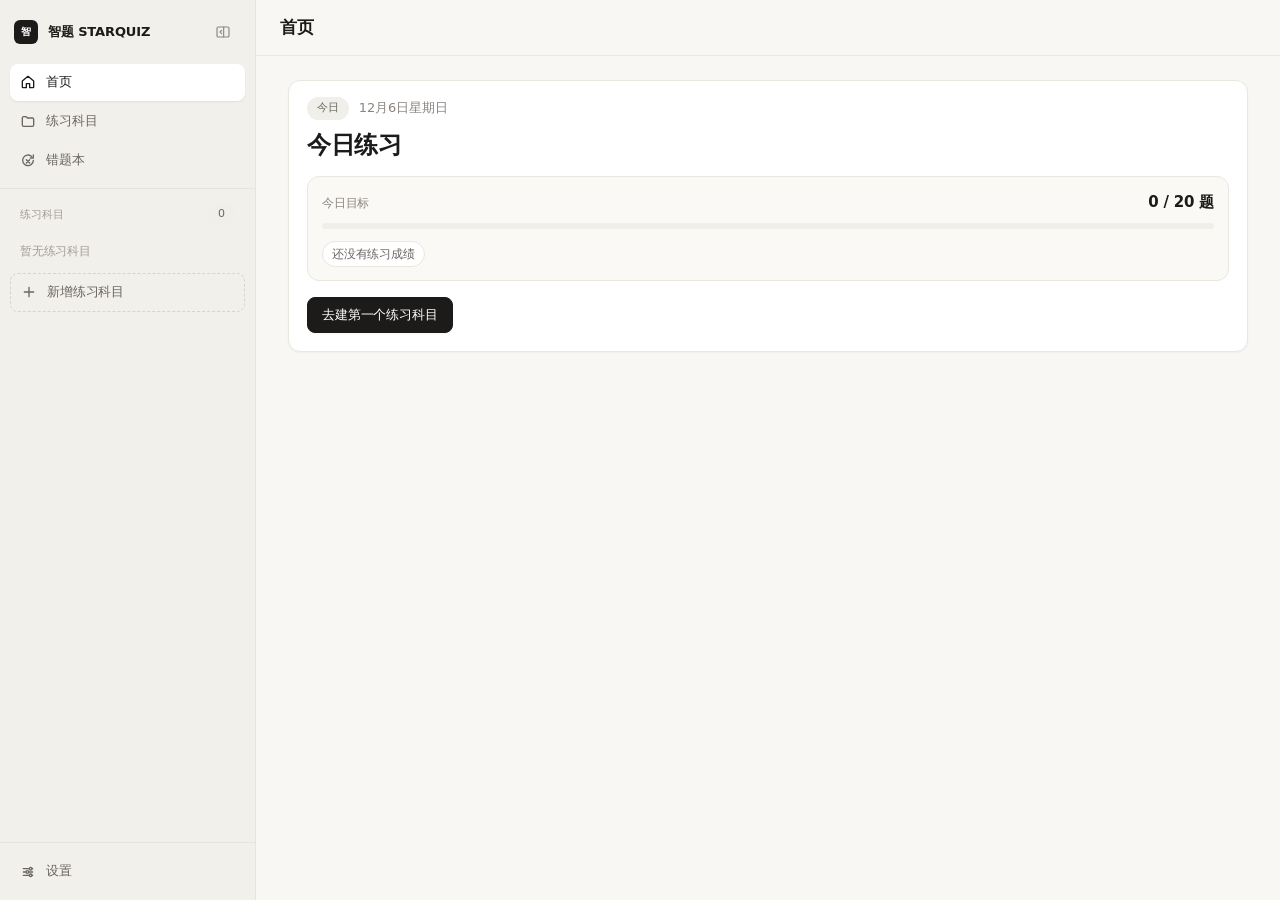
==== web/index.html @ 6c87abc6 "refactor(upload): 队列只露外面真会调的入口 toTasks / pending / countByState / UPLOAD_CHAR_BUDGET 四个出口挂上去没人调， 模块内" ====
<!DOCTYPE html>
<html lang="zh-CN">
<head>
  <meta charset="UTF-8">
  <meta name="viewport" content="width=device-width, initial-scale=1.0, viewport-fit=cover">
  <title>智题 StarQuiz - 备考练习平台</title>
  <meta name="description" content="把备考规划里的考试、资料和真题变成练习：学习模式查漏补缺，考试模式自检掌握度">
  <meta name="theme-color" content="#f8f7f4">
  <link rel="icon" href="data:image/svg+xml,<svg xmlns='http://www.w3.org/2000/svg' viewBox='0 0 100 100'><rect width='100' height='100' rx='22' fill='%231c1b1a'/><rect x='10' y='10' width='80' height='80' rx='16' fill='none' stroke='%23f8f7f4' stroke-width='2.5' stroke-opacity='0.5'/><text x='50' y='68' font-size='50' text-anchor='middle' fill='%23f8f7f4' font-family='PingFang SC,Microsoft YaHei,sans-serif' font-weight='600'>智</text></svg>">
  <link rel="stylesheet" href="style.css?v=109">
</head>
<body>
  <div class="app-layout">
    <!-- Sidebar -->
    <aside class="sidebar" id="sidebar">
      <div class="sidebar-brand">
        <div class="brand-mark" data-no-i18n>智</div>
        <h1>智题 STARQUIZ</h1>
        <button type="button" class="sidebar-collapse" onclick="collapseSidebar()" title="收起侧栏" aria-label="收起侧栏">
          <svg viewBox="0 0 24 24" fill="none" stroke="currentColor" stroke-width="1.7" stroke-linecap="round" stroke-linejoin="round" aria-hidden="true">
            <rect x="3" y="4.5" width="18" height="15" rx="2"/>
            <path d="M13 4.5v15M10 9.5 7.5 12 10 14.5"/>
          </svg>
        </button>
      </div>
      <nav class="sidebar-nav" id="sidebarNav" aria-label="主导航"></nav>
      <div class="sidebar-group" id="sidebarSubjects" aria-label="练习科目列表"></div>
      <div class="sidebar-bottom" id="sidebarBottom"></div>
    </aside>
    <button type="button" class="sidebar-expand" id="sidebarExpand" onclick="expandSidebar()" title="展开侧栏" aria-label="展开侧栏">
      <svg viewBox="0 0 24 24" fill="none" stroke="currentColor" stroke-width="1.7" stroke-linecap="round" stroke-linejoin="round" aria-hidden="true">
        <rect x="3" y="4.5" width="18" height="15" rx="2"/>
        <path d="M13 4.5v15M9.5 9.5 12 12l-2.5 2.5"/>
      </svg>
    </button>

    <!-- Overlay for mobile -->
    <div class="sidebar-overlay" id="sidebarOverlay" onclick="toggleSidebar()"></div>

    <!-- Main Content -->
    <div class="main-content">
      <header class="main-header">
        <div class="header-left">
          <span class="header-brand" aria-hidden="true" data-no-i18n>智</span>
          <h2 id="pageTitle">首页</h2>
        </div>
        <div class="header-actions" id="headerActions"></div>
      </header>
      <div class="resume-slot" id="resumeSlot" aria-live="polite"></div>
      <main class="main-body" id="mainContent">
        <!-- Dynamic content rendered here -->
      </main>
    </div>
  </div>

  <!-- 移动端底栏：与桌面侧栏同一份 NAV_VIEWS 渲染，这里只留容器 -->
  <nav class="bottom-nav" id="bottomNav" aria-label="主导航"></nav>

  <!-- Toast container -->
  <div class="toast-container" id="toastContainer" role="status" aria-live="polite"></div>

  <!-- Modal container -->
  <div id="modalContainer"></div>

  <script src="data.js?v=4"></script>
  <script src="topicKey.js?v=1"></script>
  <script src="i18n.js?v=53"></script>
  <script src="upload-queue.js?v=3"></script>
  <script src="app.js?v=133"></script>
</body>
</html>
---- web/style.css ----
:root {
  /* Editorial 极简（对齐 Exam Plan AI）：暖灰纸感 + 白卡 + 墨黑 + 克制语义色。
     主强调色为墨黑；绿/红/琥珀仅用于成功/危险/警告等状态，不再做撞色装饰。 */
  --ink: #1c1b1a;
  --paper: #f8f7f4;
  --lime: #1c1b1a;      /* 原荧光绿强调 → 墨黑（品牌 / 激活 / 数据填充） */
  --coral: #b42318;     /* 原珊瑚红 → 克制危险红 */

  /* 中性色（与 Exam Plan AI 同一套灰阶） */
  --ink-soft: #6b6660;
  --ink-mute: #8a8580;
  --ink-faint: #a39e97;
  --paper-2: #f1efe9;
  --card: #ffffff;
  --card-alt: #faf9f6;
  --line: #eae7e1;
  --line-soft: #f0ede8;

  /* 强调色的深浅（语义化） */
  --lime-soft: #f1efe9;
  --lime-light: #f1efe9;
  --lime-deep: #3f6b4f;
  --coral-soft: #fdf0ee;
  --coral-deep: #b42318;

  /* 语义别名 */
  --brand: var(--ink);
  --brand-deep: var(--ink);
  --brand-soft: var(--lime-soft);
  --mint: #3f6b4f;
  --mint-soft: #eef4ef;
  --green: #3f6b4f;
  --sun: #8a5a00;
  --sun-soft: #fff6dd;
  --sky: var(--ink);
  --sky-soft: var(--lime-soft);
  --pink: var(--coral);
  --violet: var(--paper-2);
  --red: #b42318;

  /* 兼容旧版内联样式中的语义变量 */
  --primary: var(--ink);
  --success: #3f6b4f;
  --danger: #b42318;
  --warning: #8a5a00;
  --text-secondary: var(--ink-soft);
  --text-muted: #8a8580;
  --border-light: var(--line);
  --font-mono: var(--mono);
  --serif: var(--display);
  --accent: var(--ink);
  --accent-deep: var(--ink);
  --accent-soft: var(--lime-soft);
  --gold: #8a5a00;
  --gold-soft: #fff6dd;
  --gold-line: #8a5a00;

  /* 与 Exam Plan AI 同源的纸感灰阶（hover 描边 / 分隔线 / 输入框 / chip 底） */
  --hover-line: #ddd8d0;
  --hover-line-strong: #cfc9c0;
  --divider: #f0ede8;
  --input-line: #e5e2dc;
  --sidebar-bg: #f2f0ea;
  --sidebar-line: #e7e4de;
  --surface-tint: #faf9f6;
  --chip-bg: #f1efe9;
  --modal-shell: #fbfaf8;
  --dashed-line: #d8d4cc;
  --dashed-line-hover: #bdb8ae;

  /* 阴影只分四档：卡片 / 卡片 hover / 白底抬起 / 弹窗。不再用重投影表达层级。 */
  --shadow-card: 0 1px 2px rgba(28, 27, 26, 0.04);
  --shadow-card-hover: 0 2px 10px rgba(28, 27, 26, 0.07);
  --shadow-raised: 0 1px 2px rgba(28, 27, 26, 0.08);
  --shadow-modal: 0 18px 50px rgba(28, 27, 26, 0.22);
  --ease-editorial: cubic-bezier(0.25, 1, 0.5, 1);

  /* 圆角只有三档：控件 8 / 卡片 12 / 弹窗 16，chip 用 999 例外 */
  --radius-input: 8px;
  --radius-card: 12px;
  --radius-modal: 16px;

  --shadow-xs: 0 1px 2px rgba(28, 27, 26, 0.04);
  --shadow-sm: 0 1px 2px rgba(28, 27, 26, 0.06);
  --shadow: 0 2px 8px rgba(28, 27, 26, 0.06);
  --shadow-lg: 0 4px 16px rgba(28, 27, 26, 0.08);
  --shadow-xl: 0 8px 28px rgba(28, 27, 26, 0.10);

  --radius: 12px;
  --radius-lg: 12px;
  --radius-xl: 12px;

  --display: "Google Sans", "Product Sans", "Roboto", "Noto Sans SC", system-ui, -apple-system, BlinkMacSystemFont, "Segoe UI", sans-serif;
  --sans: "Google Sans", "Product Sans", "Roboto", "Noto Sans SC", system-ui, -apple-system, BlinkMacSystemFont, "Segoe UI", sans-serif;
  --body: var(--sans);
  --mono: "Roboto Mono", "Noto Sans SC", ui-monospace, "SFMono-Regular", Menlo, Consolas, monospace;

  --sidebar-width: 256px;
  --header-height: 56px;
}

* { box-sizing: border-box; margin: 0; padding: 0; }

html { height: 100%; }

body {
  font-family: var(--sans);
  font-size: 14px;
  line-height: 1.6;
  letter-spacing: -0.012em;
  color: var(--ink);
  background-color: var(--paper);
  height: 100vh;
  overflow: hidden;
  -webkit-font-smoothing: antialiased;
  -moz-osx-font-smoothing: grayscale;
  text-rendering: optimizeLegibility;
  font-feature-settings: "cv02", "cv03", "cv04", "cv11";
}

::selection { background: var(--ink); color: #ffffff; }

a { color: var(--brand); }

.app-layout { display: flex; height: 100vh; }

/* ── 侧栏：唯一规格，对齐 Exam Plan AI NotionSidebar ─────────────────────
   256px 宽 · --sidebar-bg 底 · 24px 品牌块 + 13px 产品名 · 13px 导航 · 11px 分组标签
   以下 .sidebar / .brand-mark / .nav-item 系列只在基础层定义一次，
   文件末尾不得再出现同选择器的补偿覆盖。 */
.sidebar {
  width: var(--sidebar-width);
  background: var(--sidebar-bg);
  border-right: 1px solid var(--sidebar-line);
  display: flex;
  flex-direction: column;
  flex-shrink: 0;
  z-index: 100;
}

.sidebar-brand {
  flex-shrink: 0;
  padding: 14px;
  display: flex;
  align-items: center;
  gap: 10px;
}

.brand-mark {
  width: 24px;
  height: 24px;
  border-radius: 6px;
  background: var(--ink);
  color: #ffffff;
  font-family: var(--display);
  font-size: 10px;
  font-weight: 600;
  line-height: 1;
  display: flex;
  align-items: center;
  justify-content: center;
  flex-shrink: 0;
}

.sidebar-brand h1 {
  flex: 1;
  min-width: 0;
  font-family: var(--display);
  font-size: 13px;
  font-weight: 600;
  letter-spacing: -0.01em;
  line-height: 1.3;
  color: var(--ink);
  white-space: nowrap;
  overflow: hidden;
  text-overflow: ellipsis;
}

.sidebar-nav {
  flex: 0 0 auto;
  display: flex;
  flex-direction: column;
  gap: 2px;
  padding: 0 10px 10px;
}

/* 导航条目只有 .ui-nav-item 一个类（对齐 Exam Plan 的组件语义）。
   桌面侧栏与移动端底栏渲染的是同一个组件，底栏只在媒体查询里换排布，
   不再另有一套 .bn-item 基础规则。 */
.ui-nav-item {
  display: flex;
  align-items: center;
  gap: 10px;
  width: 100%;
  padding: 8px 10px;
  border: 0;
  border-radius: 8px;
  background: none;
  font-family: inherit;
  font-size: 13px;
  line-height: 1.6;   /* Exam Plan 侧栏条目实测 37px 高：13px × 1.6 + 上下 8px */
  font-weight: 400;
  letter-spacing: -0.01em;
  color: var(--ink-soft);
  cursor: pointer;
  text-align: left;
  transition: background 0.14s ease, color 0.14s ease, box-shadow 0.14s ease;
  user-select: none;
}

.ui-nav-item:hover { background: rgba(28, 27, 26, 0.05); color: var(--ink); }

.ui-nav-item.active {
  background: var(--card);
  color: var(--ink);
  font-weight: 500;
  box-shadow: var(--shadow-raised);
}

.ui-nav-item .nav-icon {
  width: 16px;
  height: 16px;
  display: flex;
  align-items: center;
  justify-content: center;
  flex-shrink: 0;
  color: currentColor;
}

.ui-nav-item.active .nav-icon { color: var(--ink); }
.nav-icon svg { width: 16px; height: 16px; }

/* 待复习题数：只有错题本这一项带数字，为 0 时不渲染 */
.nav-count {
  margin-left: auto;
  min-width: 18px;
  padding: 0 5px;
  border-radius: 999px;
  background: var(--chip-bg);
  font-family: var(--display);
  font-size: 11px;
  font-weight: 600;
  line-height: 17px;
  text-align: center;
  color: var(--ink-soft);
  font-variant-numeric: tabular-nums;
}

.ui-nav-item.active .nav-count { background: var(--ink); color: #ffffff; }

.main-content { flex: 1; display: flex; flex-direction: column; overflow: hidden; min-width: 0; }

.main-header {
  height: var(--header-height);
  padding: 0 24px;
  display: flex;
  align-items: center;
  justify-content: space-between;
  border-bottom: 1px solid var(--line);
  background: var(--paper);
  flex-shrink: 0;
  gap: 12px;
  z-index: 50;
}

.main-header h2 {
  font-family: var(--display);
  font-size: 17px;
  font-weight: 600;
  letter-spacing: -0.015em;
  color: var(--ink);
  white-space: nowrap;
}

.header-left { display: flex; align-items: center; gap: 10px; min-width: 0; }

.header-brand {
  display: none;
  width: 30px;
  height: 30px;
  border-radius: 8px;
  background: var(--ink);
  color: #ffffff;
  border: 1px solid var(--ink);
  box-shadow: var(--shadow-xs);
  font-size: 15px;
  font-weight: 600;
  align-items: center;
  justify-content: center;
  flex-shrink: 0;
  transform: none;
}

/* 页头动作位只在移动端出现：桌面把「AI 出题 / 新建科目」放侧栏底部，
   同一份 NAV_ACTIONS 不会在两个地方同时可见。 */
.header-actions { display: none; align-items: center; gap: 9px; }

/* 页面内缩与内容列宽只在这一处定义：满宽封面带靠负边距破出内容列，
   移动端只改这四个变量，不再把 padding 和 max-width 重写一遍。 */
.main-body {
  --page-pad-top: 24px;
  --page-pad-x: 32px;
  --page-pad-bottom: 40px;
  --page-col: 1152px;
  flex: 1;
  overflow-y: auto;
  padding: var(--page-pad-top) var(--page-pad-x) var(--page-pad-bottom);
  scroll-behavior: smooth;
}

.main-body > * { max-width: var(--page-col); margin-left: auto; margin-right: auto; }

.menu-toggle { display: none; }

.sidebar-overlay { display: none; }

.btn, .ui-btn {
  display: inline-flex;
  align-items: center;
  justify-content: center;
  gap: 7px;
  padding: 8px 14px;
  min-height: 34px;
  border-radius: var(--radius-input);
  font-family: inherit;
  font-size: 13px;
  font-weight: 500;
  letter-spacing: -0.01em;
  cursor: pointer;
  transition: box-shadow 0.16s ease, background 0.16s ease, color 0.16s ease, border-color 0.16s ease;
  border: 1px solid var(--input-line);
  background: var(--card);
  color: var(--ink);
  box-shadow: var(--shadow-card);
  white-space: nowrap;
  text-decoration: none;
}

.btn:hover:not(:disabled) { transform: none; box-shadow: var(--shadow-raised); background: var(--surface-tint); border-color: var(--hover-line); }

.btn:active:not(:disabled) { transform: none; box-shadow: var(--shadow-card); }

.btn-primary, .ui-btn-primary, .btn-lime { background: var(--ink); border-color: var(--ink); color: #ffffff; }
.btn-primary:hover:not(:disabled), .ui-btn-primary:hover:not(:disabled), .btn-lime:hover:not(:disabled) { background: #333333; border-color: #333333; color: #ffffff; }

.btn-secondary { background: var(--card); color: var(--ink); }
.btn-secondary:hover:not(:disabled) { background: var(--surface-tint); }

.btn-success { background: var(--green); border-color: var(--green); color: #ffffff; }
.btn-success:hover:not(:disabled) { background: #345942; border-color: #345942; color: #ffffff; }

.btn-danger {
  background: var(--card);
  color: var(--red);
  border-color: color-mix(in srgb, var(--red) 35%, var(--line));
  box-shadow: var(--shadow-card);
}
.btn-danger:hover:not(:disabled) { background: var(--coral-soft); color: var(--red); border-color: var(--red); box-shadow: var(--shadow-card); }

.btn-ghost, .ui-btn-ghost {
  background: transparent;
  border-color: transparent;
  color: var(--ink-soft);
  box-shadow: none;
  padding: 6px 10px;
}
.btn-ghost:hover:not(:disabled), .ui-btn-ghost:hover:not(:disabled) { background: rgba(28, 27, 26, 0.05); color: var(--ink); box-shadow: none; transform: none; border-color: transparent; }

.btn-ghost-light {
  background: transparent;
  color: var(--paper);
  border-color: color-mix(in srgb, var(--paper) 40%, transparent);
  box-shadow: none;
}
.btn-ghost-light:hover:not(:disabled) { background: color-mix(in srgb, var(--paper) 12%, transparent); border-color: var(--paper); color: var(--paper); box-shadow: none; transform: none; }

.btn:disabled { opacity: 0.45; cursor: not-allowed; box-shadow: none; transform: none; }

.btn:focus-visible { outline: 2px solid var(--ink); outline-offset: 2px; }

.btn-lg { padding: 12px 26px; font-size: 14px; }
.btn-sm { padding: 6px 13px; font-size: 12.5px; box-shadow: var(--shadow-xs); }
.btn-sm:hover:not(:disabled) { box-shadow: var(--shadow-xs); }

.btn-ghost, .btn-ghost:hover, .btn-ghost:active { box-shadow: none; }

.btn svg { width: 15px; height: 15px; flex-shrink: 0; }
.btn-sm svg { width: 14px; height: 14px; }

.btn-group { display: flex; gap: 9px; flex-wrap: wrap; }

/* ══ 组件规格（唯一层）═══════════════════════════════════════════════════
   与 Exam Plan AI 同一套语义：.ui-card / .ui-btn / .ui-btn-primary /
   .ui-btn-ghost / .ui-chip / .ui-section-title / .ui-muted / .ui-nav-item /
   .ui-progress。StarQuiz 的历史类名与 ui-* 共享同一条规则，
   文件末尾不得再出现同选择器的补偿覆盖。
   ═══════════════════════════════════════════════════════════════════ */

/* ---------- 卡片 ---------- */
.card, .ui-card {
  background: var(--card);
  border: 1px solid var(--line);
  border-radius: var(--radius-card);
  padding: 16px 18px;
  box-shadow: var(--shadow-card);
}

.card-clickable { cursor: pointer; transition: border-color 0.16s ease, box-shadow 0.16s ease; }
.card-clickable:hover { border-color: var(--hover-line); box-shadow: var(--shadow-card-hover); }

.card-header { display: flex; align-items: flex-start; justify-content: space-between; margin-bottom: 12px; gap: 8px; }
.card-title { font-size: 14px; font-weight: 500; line-height: 1.5; letter-spacing: -0.012em; color: var(--ink); }
.card-desc { font-size: 13px; color: var(--ink-mute); line-height: 1.6; }
.card-meta { display: flex; flex-wrap: wrap; align-items: center; gap: 6px; margin-top: 12px; }
.card-tags { display: flex; flex-wrap: wrap; gap: 6px; justify-content: flex-end; }

/* ---------- chip（11/500 扁平，无边框无阴影）----------
   .section-count 是区块标题尾部的同一枚胶囊，不再另立一套规格。 */
.ui-chip, .badge, .tag, .section-count {
  display: inline-flex;
  align-items: center;
  gap: 4px;
  padding: 3px 10px;
  border: 0;
  border-radius: 999px;
  background: var(--chip-bg);
  color: var(--ink-soft);
  font-family: var(--display);
  font-size: 11px;
  font-weight: 500;
  letter-spacing: -0.01em;
  line-height: 1.5;
  white-space: nowrap;
}

.badge-primary { background: var(--brand-soft); color: var(--brand); }
.badge-success { background: var(--mint-soft); color: var(--green); }
.badge-warning { background: var(--sun-soft); color: var(--sun); }
.badge-danger { background: var(--coral-soft); color: var(--coral-deep); }
.badge-muted { background: var(--paper-2); color: var(--ink-soft); }

.ui-muted { color: var(--ink-mute); }

/* ---------- 区块标题：15/600，无装饰方块 ---------- */
.section-title, .ui-section-title {
  display: flex;
  align-items: baseline;
  justify-content: space-between;
  gap: 14px;
  margin: 26px 0 10px;
  padding: 0;
  border: 0;
  font-family: var(--display);
  font-size: 15px;
  font-weight: 600;
  letter-spacing: -0.012em;
  color: var(--ink);
}

.section-title > span:first-child { flex: 1; display: inline-flex; align-items: center; gap: 7px; }

.section-actions { display: flex; align-items: center; gap: 16px; }

/* ---------- 进度条：6px 淡底 + 墨黑填充 ---------- */
.ui-progress, .progress-bar {
  height: 6px;
  border: 0;
  border-radius: 999px;
  background: var(--chip-bg);
  overflow: hidden;
}
.ui-progress > div, .progress-fill {
  height: 100%;
  border-radius: 999px;
  background: var(--ink);
  transition: width 0.5s var(--ease-editorial);
}

/* ---------- 今日练习：首页唯一的状态卡（无装饰纹理、无情绪文案）------ */
.today-card { padding: 16px 18px 18px; margin-bottom: 6px; }

.today-head { display: flex; align-items: center; gap: 10px; }

.today-date {
  font-size: 13px;
  color: var(--ink-mute);
  font-variant-numeric: tabular-nums;
  letter-spacing: -0.01em;
}

.today-title {
  font-family: var(--display);
  font-size: 24px;
  font-weight: 600;
  line-height: 1.25;
  letter-spacing: -0.02em;
  color: var(--ink);
  margin: 10px 0 0;
}

.today-track {
  margin-top: 16px;
  padding: 13px 14px;
  border: 1px solid var(--line);
  border-radius: var(--radius-card);
  background: var(--surface-tint);
}

.today-track-head {
  display: flex;
  align-items: baseline;
  justify-content: space-between;
  gap: 10px;
  font-size: 12px;
  color: var(--ink-mute);
  margin-bottom: 9px;
}

.today-track-head b {
  font-family: var(--display);
  font-size: 15px;
  font-weight: 600;
  color: var(--ink);
  font-variant-numeric: tabular-nums;
  letter-spacing: -0.015em;
}

.today-chips {
  display: flex;
  flex-wrap: wrap;
  gap: 6px;
  margin-top: 12px;
}

.today-chip {
  padding: 3px 9px;
  border: 1px solid var(--line);
  border-radius: 999px;
  background: var(--card);
  font-size: 12px;
  line-height: 1.5;
  color: var(--ink-soft);
  font-variant-numeric: tabular-nums;
  white-space: nowrap;
}

/* 可以点的胶囊（首页的考试倒计时）：外观和普通胶囊一致，只在 hover 时给出反馈 */
button.today-chip {
  display: inline-flex;
  align-items: center;
  gap: 5px;
  font-family: inherit;
  cursor: pointer;
  transition: background 0.14s ease, border-color 0.14s ease, color 0.14s ease;
}
button.today-chip svg { width: 12px; height: 12px; flex-shrink: 0; }
button.today-chip:hover { background: var(--surface-tint); border-color: var(--hover-line); color: var(--ink); }

.today-actions { display: flex; flex-wrap: wrap; gap: 8px; margin-top: 16px; }

/* 练法宫格：一格一种练法、一个数字、一行说明，点击直接进对应模式 */
.dispatch-grid {
  display: grid;
  grid-template-columns: repeat(4, minmax(0, 1fr));
  gap: 8px;
  margin-top: 12px;
}

.dispatch-cell {
  display: flex;
  flex-direction: column;
  align-items: flex-start;
  gap: 3px;
  padding: 12px 13px;
  border: 1px solid var(--line);
  border-radius: var(--radius-card);
  background: var(--card);
  font-family: inherit;
  text-align: left;
  cursor: pointer;
  transition: border-color 0.14s ease, background 0.14s ease, transform 0.14s ease;
}

.dispatch-cell:hover { border-color: var(--ink-faint); background: var(--card-alt); }
.dispatch-cell:active { transform: translateY(1px); }
.dispatch-cell:disabled { opacity: 0.5; cursor: default; }

.dispatch-label { font-size: 11.5px; letter-spacing: 0.01em; color: var(--ink-mute); }

.dispatch-value {
  font-family: var(--display);
  font-size: 19px;
  font-weight: 600;
  line-height: 1.2;
  letter-spacing: -0.02em;
  color: var(--ink);
  font-variant-numeric: tabular-nums;
}

.dispatch-denom {
  font-family: var(--body);
  font-size: 11.5px;
  font-weight: 400;
  letter-spacing: 0;
  color: var(--ink-mute);
}

.dispatch-note {
  max-width: 100%;
  overflow: hidden;
  text-overflow: ellipsis;
  white-space: nowrap;
  font-size: 11.5px;
  color: var(--ink-soft);
}

@media (max-width: 640px) {
  .today-card { padding: 14px 14px 15px; }
  .today-title { font-size: 21px; }
  .today-actions .btn { flex: 1 1 auto; }
  .dispatch-grid { grid-template-columns: repeat(2, minmax(0, 1fr)); }
}

.form-group { margin-bottom: 16px; }

.form-label {
  display: block;
  font-size: 11.5px;
  font-weight: 600;
  letter-spacing: 0.06em;
  color: var(--ink-soft);
  margin-bottom: 6px;
}

.form-input, .form-select, .form-textarea {
  width: 100%;
  padding: 9px 12px;
  min-height: 36px;
  border: 1px solid var(--input-line);
  border-radius: var(--radius-input);
  font-family: inherit;
  font-size: 13px;
  color: var(--ink);
  background: var(--card);
  transition: box-shadow 0.14s ease, border-color 0.14s ease;
  outline: none;
  box-shadow: none;
}

.form-input:focus, .form-select:focus, .form-textarea:focus {
  border-color: var(--hover-line-strong);
  box-shadow: 0 0 0 3px rgba(28, 27, 26, 0.06);
}

.form-textarea { resize: vertical; min-height: 84px; line-height: 1.6; }

input[type="file"].form-input {
  padding: 7px 9px;
  cursor: pointer;
  font-size: 12.5px;
  color: var(--ink-mute);
  background: var(--paper-2);
}

input[type="file"].form-input::file-selector-button {
  font-family: var(--display);
  font-weight: 500;
  font-size: 12.5px;
  color: #ffffff;
  background: var(--ink);
  border: 1px solid var(--ink);
  border-radius: 8px;
  padding: 6px 12px;
  margin-right: 10px;
  box-shadow: var(--shadow-xs);
  cursor: pointer;
  transition: background 0.16s ease, box-shadow 0.16s ease;
}

input[type="file"].form-input:hover::file-selector-button {
  transform: none;
  background: #333333;
  box-shadow: var(--shadow-xs);
}

input[type="file"].form-input:active::file-selector-button {
  transform: none;
  box-shadow: var(--shadow-xs);
}

.file-status { margin-top: 8px; font-size: 12.5px; line-height: 1.5; }
.file-status:empty { display: none; }
.file-parsing { display: inline-flex; align-items: center; gap: 6px; color: var(--ink-soft); }
.file-ok { color: var(--green); font-weight: 600; }
.file-err { color: var(--red); font-weight: 600; }

.badge {
  display: inline-flex;
  align-items: center;
  gap: 3px;
  padding: 2px 9px;
  border-radius: 999px;
  font-size: 11px;
  font-weight: 600;
  letter-spacing: 0.02em;
  border: 1px solid var(--line);
  line-height: 1.6;
  white-space: nowrap;
}

.badge-primary { background: var(--brand-soft); color: var(--brand); }
.badge-success { background: var(--mint-soft); color: var(--green); }
.badge-warning { background: var(--sun-soft); color: var(--sun); }
.badge-danger { background: var(--coral-soft); color: var(--coral-deep); }
.badge-muted { background: var(--paper-2); color: var(--ink-soft); }

.type-single { background: var(--brand-soft); color: var(--brand); }
.type-multi { background: var(--sun-soft); color: var(--sun); }
.type-tf { background: var(--paper-2); color: var(--ink-soft); }
.type-fill { background: var(--sky-soft); color: var(--lime-deep); }
.type-code { background: var(--ink); color: #ffffff; border-color: var(--ink); }

.tags { display: flex; flex-wrap: wrap; gap: 6px; }

.tag {
  padding: 2px 8px;
  border-radius: 999px;
  font-size: 10.5px;
  font-weight: 600;
  color: var(--ink-mute);
  background: transparent;
  border: 1px solid var(--line-soft);
}

.progress-bar {
  height: 10px;
  background: var(--paper-2);
  border: 1px solid var(--line);
  border-radius: 999px;
  overflow: hidden;
}
.progress-fill {
  height: 100%;
  background: var(--lime);
  border-radius: 999px;
  transition: width 0.5s cubic-bezier(0.22, 1, 0.36, 1);
}
.progress-fill.success { background: var(--mint); }
.progress-fill.warning { background: var(--coral); }

.progress-text { display: flex; justify-content: space-between; font-size: 10.5px; font-weight: 600; color: var(--ink-mute); margin-top: 6px; }

.question-container { max-width: 800px; margin: 0 auto; }

.question-header { display: flex; align-items: center; justify-content: space-between; margin-bottom: 12px; gap: 8px; flex-wrap: wrap; }

.question-number {
  display: inline-flex;
  align-items: center;
  font-family: var(--display);
  font-size: 11.5px;
  font-weight: 600;
  letter-spacing: 0.04em;
  color: var(--ink-soft);
  background: var(--paper-2);
  border: 1px solid var(--line);
  border-radius: 999px;
  padding: 2px 10px;
  font-variant-numeric: tabular-nums;
}

.difficulty { display: inline-flex; gap: 3px; align-items: center; }
.difficulty i {
  width: 7px;
  height: 7px;
  border-radius: 2px;
  border: 1px solid var(--line);
  background: transparent;
  display: inline-block;
}
.difficulty i.on { background: var(--sun); border-color: var(--ink); }

.question-text {
  font-size: 18px;
  font-weight: 600;
  line-height: 1.8;
  letter-spacing: -0.005em;
  color: var(--ink);
  margin-bottom: 20px;
  padding: 22px 24px;
  background: var(--card);
  border: 1px solid var(--line);
  border-radius: var(--radius-lg);
  box-shadow: var(--shadow);
  white-space: pre-wrap;
  word-break: break-word;
}

.question-knowledge {
  display: inline-flex;
  align-items: center;
  gap: 6px;
  padding: 3px 10px;
  border: 1px solid var(--line);
  background: var(--sun-soft);
  color: var(--coral-deep);
  border-radius: 999px;
  font-size: 11px;
  font-weight: 600;
  margin-bottom: 14px;
}

.options-list { display: flex; flex-direction: column; gap: 10px; margin-bottom: 22px; }

.option-item {
  display: flex;
  align-items: flex-start;
  gap: 12px;
  padding: 12px 15px;
  background: var(--card);
  border: 1px solid var(--line);
  border-radius: 12px;
  cursor: pointer;
  transition: transform 0.12s ease, box-shadow 0.12s ease, background 0.12s ease, border-color 0.12s ease;
  font-size: 14.5px;
  font-weight: 500;
  line-height: 1.6;
  box-shadow: var(--shadow-sm);
}

.option-item:hover:not(.show-correct):not(.incorrect):not(.correct):not([role="listitem"]) {
  box-shadow: none;
  border-color: var(--hover-line-strong);
  background: var(--surface-tint);
}

.option-item.selected {
  background: var(--brand-soft);
  border-color: var(--brand);
  box-shadow: var(--shadow);
}

.option-item.correct, .option-item.show-correct {
  background: var(--mint-soft);
  border-color: var(--green);
  box-shadow: var(--shadow);
}

.option-item.incorrect {
  background: var(--coral-soft);
  border-color: var(--red);
  box-shadow: var(--shadow);
}

.option-marker {
  width: 30px;
  height: 30px;
  border-radius: 8px;
  border: 1px solid var(--line);
  display: flex;
  align-items: center;
  justify-content: center;
  font-family: var(--display);
  font-size: 13px;
  font-weight: 600;
  color: var(--ink);
  flex-shrink: 0;
  transition: background 0.14s ease, color 0.14s ease;
  background: var(--paper-2);
}

.option-marker.checkbox { border-radius: 8px; }

.options-list .option-item.selected .option-marker { background: var(--brand); border-color: var(--ink); color: var(--paper); }

.options-list .option-item.correct .option-marker,
.options-list .option-item.show-correct .option-marker {
  background: var(--green);
  border-color: var(--ink);
  color: var(--paper);
}

.options-list .option-item.incorrect .option-marker {
  background: var(--red);
  border-color: var(--ink);
  color: var(--paper);
}

.option-content { flex: 1; min-width: 0; word-break: break-word; padding-top: 3px; }

/* 选项是可聚焦的 radio/checkbox，键盘焦点必须看得见；已作答的行只读，不给指针与悬停 */
.option-item:focus-visible { outline: 2px solid var(--ink); outline-offset: 2px; }
.option-item[role="listitem"] { cursor: default; }

.sr-only {
  position: absolute;
  width: 1px;
  height: 1px;
  padding: 0;
  margin: -1px;
  overflow: hidden;
  clip: rect(0 0 0 0);
  white-space: nowrap;
  border: 0;
}

.fill-input {
  width: 100%;
  padding: 13px 16px;
  border: 1px solid var(--line);
  border-radius: 12px;
  font-size: 15px;
  font-family: var(--display);
  font-weight: 600;
  color: var(--ink);
  background: var(--card);
  outline: none;
  transition: box-shadow 0.14s ease, border-color 0.14s ease;
  margin-bottom: 14px;
  box-shadow: var(--shadow-sm);
}

.fill-input:focus { border-color: var(--brand); box-shadow: var(--shadow); }
.fill-input.correct { border-color: var(--green); background: var(--mint-soft); }
.fill-input.incorrect { border-color: var(--red); background: var(--coral-soft); }

.answer-compare {
  display: grid;
  gap: 8px;
  margin-bottom: 18px;
}
.answer-compare > div {
  display: flex;
  align-items: baseline;
  gap: 8px;
  flex-wrap: wrap;
  font-size: 14px;
}
.answer-compare-label {
  font-size: 10.5px;
  font-weight: 600;
  letter-spacing: 0.08em;
  color: var(--ink-mute);
  border: 1px solid var(--line-soft);
  border-radius: 999px;
  padding: 1px 8px;
}
.answer-compare b { font-weight: 600; }

.code-editor-wrapper {
  border: 1px solid var(--line);
  border-radius: 12px;
  overflow: hidden;
  margin-bottom: 18px;
  background: var(--ink);
  box-shadow: var(--shadow);
}

.code-editor-toolbar {
  display: flex;
  align-items: center;
  justify-content: space-between;
  gap: 10px;
  padding: 8px 14px;
  background: color-mix(in srgb, var(--ink) 90%, var(--paper));
  border-bottom: 1px solid var(--line);
}

.code-editor-toolbar label {
  font-family: var(--mono);
  font-size: 11.5px;
  font-weight: 600;
  letter-spacing: 0.06em;
  color: color-mix(in srgb, var(--paper) 74%, var(--ink));
  display: inline-flex;
  align-items: center;
  gap: 8px;
}
.code-editor-toolbar label::before {
  content: "";
  width: 9px;
  height: 9px;
  border-radius: 50%;
  background: var(--ink-mute);
  box-shadow: 14px 0 0 var(--ink-mute), 28px 0 0 var(--ink-mute);
  margin-right: 28px;
}

.code-editor-toolbar .btn {
  padding: 4px 12px;
  font-size: 12px;
  background: var(--paper);
  border-color: var(--paper);
  color: var(--ink);
  box-shadow: none;
}
.code-editor-toolbar .btn:hover:not(:disabled) { background: #ffffff; border-color: #ffffff; box-shadow: none; transform: none; }

.code-editor-toolbar span { color: color-mix(in srgb, var(--paper) 55%, var(--ink)); }

.code-editor {
  width: 100%;
  min-height: 240px;
  padding: 16px;
  border: none;
  background: var(--ink);
  color: var(--paper);
  font-family: var(--mono);
  font-size: 13.5px;
  line-height: 1.65;
  resize: vertical;
  outline: none;
  tab-size: 4;
}

.code-editor::placeholder { color: color-mix(in srgb, var(--paper) 42%, var(--ink)); }

.test-cases { padding: 14px 16px; background: var(--card); border-top: 1px solid var(--line); }

.test-cases-title {
  font-size: 10.5px;
  font-weight: 600;
  letter-spacing: 0.1em;
  color: var(--ink-mute);
  margin-bottom: 9px;
}

.test-case-item {
  display: grid;
  grid-template-columns: 1fr 1fr;
  gap: 12px;
  padding: 9px 11px;
  background: var(--paper);
  border: 1px solid var(--line-soft);
  border-radius: 12px;
  margin-bottom: 7px;
  font-size: 12.5px;
}

.test-case-item .label {
  font-size: 9.5px;
  font-weight: 600;
  letter-spacing: 0.12em;
  color: var(--ink-mute);
  margin-bottom: 2px;
}

.test-case-item code { font-family: var(--mono); color: var(--ink-soft); white-space: pre-wrap; word-break: break-all; }

.code-output {
  padding: 14px 16px;
  background: var(--ink);
  border: 1px solid var(--line);
  border-radius: 12px;
  margin-bottom: 14px;
  font-family: var(--mono);
  font-size: 12.5px;
  line-height: 1.65;
  color: var(--paper);
  white-space: pre-wrap;
  word-break: break-all;
  max-height: 220px;
  overflow-y: auto;
  box-shadow: var(--shadow-sm);
}

.code-output.success { border-color: var(--green); }
.code-output.error { border-color: var(--red); }
.code-output.running { border-color: var(--coral); }

.output-label {
  font-size: 10px;
  font-weight: 600;
  letter-spacing: 0.13em;
  margin-bottom: 7px;
  display: flex;
  align-items: center;
  gap: 6px;
  font-family: var(--display);
}

.output-label.pass { color: var(--green); }
.output-label.fail { color: var(--coral); }
.output-label.run { color: var(--sun); }

.feedback {
  padding: 14px 16px;
  border-radius: var(--radius-card);
  margin-bottom: 18px;
  font-size: 13.5px;
  line-height: 1.7;
  border: 1px solid var(--line);
  border-left: 3px solid var(--ink-faint);
  background: var(--surface-tint);
  color: var(--ink);
  box-shadow: var(--shadow-card);
  animation: fade 0.18s var(--ease-editorial);
}

.feedback-correct { border-left-color: var(--green); background: var(--mint-soft); color: var(--ink); }
.feedback-incorrect { border-left-color: var(--red); background: var(--coral-soft); color: var(--ink); }

.feedback-title { font-size: 14px; font-weight: 600; margin-bottom: 3px; letter-spacing: -0.01em; }
.feedback-correct .feedback-title { color: var(--green); }
.feedback-incorrect .feedback-title { color: var(--red); }

.feedback-explanation {
  margin-top: 8px;
  padding-top: 8px;
  border-top: 1px solid var(--divider);
  color: var(--ink-soft);
  font-size: 13px;
}

.exam-header {
  display: flex;
  align-items: center;
  justify-content: space-between;
  gap: 12px;
  flex-wrap: wrap;
  padding: 13px 18px;
  background: var(--card);
  border: 1px solid var(--line);
  border-radius: 12px;
  box-shadow: var(--shadow-sm);
  margin-bottom: 16px;
}

.timer {
  display: inline-flex;
  align-items: center;
  gap: 7px;
  font-family: var(--display);
  font-size: 16px;
  font-weight: 600;
  letter-spacing: 0.02em;
  color: var(--ink);
  background: var(--surface-tint);
  border: 1px solid var(--input-line);
  border-radius: var(--radius-input);
  padding: 5px 11px;
  font-variant-numeric: tabular-nums;
  box-shadow: none;
}

.timer.warning { color: var(--sun); background: var(--sun-soft); border-color: color-mix(in srgb, var(--sun) 30%, var(--line)); }
.timer.danger { color: var(--red); background: var(--coral-soft); border-color: color-mix(in srgb, var(--red) 30%, var(--line)); }

.timer-icon { font-size: 15px; }

.qnav-toggle {
  position: fixed;
  top: 50%;
  right: 0;
  transform: translateY(-50%);
  z-index: 180;
  display: inline-flex;
  flex-direction: column;
  align-items: center;
  justify-content: center;
  gap: 4px;
  width: 58px;
  padding: 10px 6px;
  border: 1px solid var(--line);
  border-right: none;
  border-radius: 12px 0 0 12px;
  background: var(--card);
  color: var(--ink);
  font-family: var(--display);
  font-size: 10.5px;
  font-weight: 600;
  letter-spacing: 0.05em;
  line-height: 1.2;
  cursor: pointer;
  box-shadow: var(--shadow);
  transition: background 0.14s ease, transform 0.14s ease;
}

.qnav-toggle:hover { background: var(--lime-soft); transform: translateY(-50%); }
.qnav-toggle:active { transform: translateY(-50%); }
.qnav-toggle-icon { display: inline-flex; width: 18px; height: 18px; }
.qnav-toggle-icon svg { width: 100%; height: 100%; }

.qnav-toggle-count {
  display: none;
  font-size: 11px;
  letter-spacing: 0.03em;
  color: var(--ink-soft);
  background: var(--paper-2);
  border: 1px solid var(--line-soft);
  border-radius: 999px;
  padding: 1px 7px;
  font-variant-numeric: tabular-nums;
}

.qnav-scrim {
  display: none;
  position: fixed;
  inset: 0;
  z-index: 179;
  background: color-mix(in srgb, var(--ink) 38%, transparent);
  opacity: 0;
  pointer-events: none;
  transition: opacity 0.2s ease;
}
.qnav-scrim.open { opacity: 1; pointer-events: auto; }

.qnav-panel {
  position: fixed;
  top: 0;
  right: 0;
  bottom: 0;
  z-index: 180;
  width: min(354px, 92vw);
  display: flex;
  flex-direction: column;
  background: var(--paper);
  border-left: 1px solid var(--line);
  box-shadow: -6px 0 0 color-mix(in srgb, var(--ink) 10%, transparent);
  transform: translateX(calc(100% + 8px));
  visibility: hidden;
  transition: transform 0.22s ease, visibility 0.22s ease;
}
.qnav-panel.open { transform: none; visibility: visible; }

.qnav-head {
  display: flex;
  align-items: flex-start;
  justify-content: space-between;
  gap: 10px;
  padding: 19px 18px 14px;
  background: var(--card);
  border-bottom: 1px solid var(--line);
  flex-shrink: 0;
}

.qnav-title { font-family: var(--display); font-size: 19px; font-weight: 600; letter-spacing: -0.01em; }
.qnav-sub { margin-top: 2px; font-size: 11.5px; color: var(--ink-mute); }

.qnav-close {
  width: 32px;
  height: 32px;
  flex-shrink: 0;
  border: 1px solid var(--line);
  border-radius: 12px;
  background: var(--card);
  color: var(--ink);
  font-family: var(--display);
  font-size: 19px;
  font-weight: 600;
  line-height: 1;
  cursor: pointer;
  box-shadow: var(--shadow-xs);
  transition: background 0.14s ease, transform 0.14s ease, box-shadow 0.14s ease;
}
.qnav-close:hover { background: var(--coral); color: #ffffff; transform: none; box-shadow: var(--shadow-sm); }

.qnav-body {
  flex: 1;
  overflow-y: auto;
  padding: 15px 18px calc(20px + env(safe-area-inset-bottom));
}

.qnav-legend {
  display: flex;
  flex-wrap: wrap;
  gap: 7px 12px;
  margin-bottom: 14px;
  font-size: 11.5px;
  color: var(--ink-mute);
}
.qnav-legend span { display: inline-flex; align-items: center; gap: 5px; }
.qnav-dot {
  width: 12px;
  height: 12px;
  border-radius: 4px;
  border: 1px solid var(--line);
  background: var(--card);
  display: inline-block;
}
.qnav-dot.current { background: var(--ink); }
.qnav-dot.answered { background: var(--ink-mute); }
.qnav-dot.correct { background: var(--green); }
.qnav-dot.incorrect { background: var(--red); }

.qnav-grid {
  display: grid;
  grid-template-columns: repeat(auto-fill, minmax(44px, 1fr));
  gap: 8px;
}
.qnav-grid .q-nav-item { width: 100%; height: 44px; border-radius: 12px; font-size: 13px; }

.qnav-actions {
  display: grid;
  grid-template-columns: 1fr 1fr;
  gap: 8px;
  margin-top: 18px;
}
.qnav-actions .btn { width: 100%; padding-left: 8px; padding-right: 8px; }
.qnav-finish { width: 100%; margin-top: 8px; }

.q-nav-item {
  width: 36px;
  height: 36px;
  border-radius: 12px;
  border: 1px solid var(--line);
  background: var(--card);
  display: flex;
  align-items: center;
  justify-content: center;
  font-family: var(--display);
  font-size: 12.5px;
  font-weight: 600;
  cursor: pointer;
  transition: transform 0.12s ease, box-shadow 0.12s ease, background 0.12s ease;
  color: var(--ink-soft);
  box-shadow: var(--shadow-xs);
}

.q-nav-item:hover { transform: none; box-shadow: var(--shadow-sm); border-color: #ddd8d0; }
.q-nav-item.current { background: var(--brand); border-color: var(--ink); color: var(--paper); }
.q-nav-item.answered { background: var(--paper-2); border-color: var(--line); color: var(--ink); }
.q-nav-item.correct { background: var(--green); border-color: var(--green); color: #ffffff; }
.q-nav-item.incorrect { background: var(--red); border-color: var(--red); color: #ffffff; }

.results-container { max-width: 760px; margin: 0 auto; }

.results-card {
  position: relative;
  overflow: hidden;
  text-align: center;
  background: var(--card);
  border: 1px solid var(--line);
  border-radius: var(--radius-xl);
  box-shadow: var(--shadow-lg);
  padding: 30px 26px 26px;
  margin-bottom: 22px;
}

.results-card::before {
  content: "";
  position: absolute;
  left: -50px;
  top: -60px;
  width: 150px;
  height: 150px;
  border-radius: 50%;
  background: var(--sky);
  opacity: 0.28;
  border: 1px solid var(--line);
  display: none;
}

.results-card::after {
  content: "";
  position: absolute;
  right: -40px;
  bottom: -56px;
  width: 130px;
  height: 130px;
  border-radius: 50%;
  background: var(--lime);
  opacity: 0.4;
  border: 1px solid var(--line);
  display: none;
}

.results-card > * { position: relative; z-index: 1; }

.score-badge {
  width: 152px;
  height: 152px;
  border-radius: 50%;
  border: 1px solid transparent;
  display: inline-flex;
  flex-direction: column;
  align-items: center;
  justify-content: center;
  gap: 0;
  box-shadow: var(--shadow-lg);
  margin: 4px 0 16px;
  background: var(--green);
  color: #ffffff;
  animation: pop 0.35s cubic-bezier(0.22, 1, 0.36, 1);
}

.score-badge.high { background: var(--green); color: #ffffff; }
.score-badge.medium { background: var(--sun); color: #ffffff; }
.score-badge.low { background: var(--coral); color: #ffffff; }

.results-score {
  font-family: var(--display);
  font-size: 64px;
  font-weight: 600;
  line-height: 1;
  color: inherit;
  font-variant-numeric: tabular-nums;
  letter-spacing: -0.05em;
}
.score-badge .score-unit { font-family: var(--display); font-size: 12px; font-weight: 600; letter-spacing: 0.16em; margin-top: -2px; opacity: 0.75; }

.results-label {
  font-family: var(--display);
  font-size: 14px;
  font-weight: 600;
  color: var(--ink-mute);
  letter-spacing: 0.04em;
  margin-bottom: 22px;
}
.results-label b { color: var(--ink); font-weight: 600; }

.results-stats { display: grid; grid-template-columns: repeat(3, 1fr); gap: 10px; margin-bottom: 4px; }

.result-stat {
  padding: 12px 8px;
  background: var(--paper);
  border: 1px solid var(--line);
  border-radius: 12px;
  box-shadow: var(--shadow-xs);
}

.result-stat-value { font-family: var(--display); font-size: 22px; font-weight: 600; color: var(--ink); font-variant-numeric: tabular-nums; letter-spacing: -0.02em; }

.result-stat-label { font-size: 10.5px; font-weight: 600; letter-spacing: 0.06em; color: var(--ink-mute); margin-top: 2px; }

.knowledge-card {
  background: var(--lime-soft);
  border: 1px solid var(--line);
  border-radius: 12px;
  padding: 15px 17px;
  margin-bottom: 18px;
  box-shadow: var(--shadow);
}

.knowledge-card-title {
  display: inline-flex;
  align-items: center;
  gap: 6px;
  background: var(--ink);
  color: var(--paper);
  border-radius: 999px;
  padding: 3px 10px;
  font-size: 10.5px;
  font-weight: 600;
  letter-spacing: 0.05em;
  margin-bottom: 8px;
}

.knowledge-card-title svg { width: 14px; height: 14px; flex-shrink: 0; }
.knowledge-card-content { font-size: 13.5px; color: var(--ink-soft); line-height: 1.75; }

.knowledge-list { display: grid; gap: 10px; margin-bottom: 24px; }
@media (min-width: 900px) {
  .knowledge-list { grid-template-columns: 1fr 1fr; }
}

.knowledge-item {
  padding: 14px 16px;
  background: var(--card);
  border: 1px solid var(--line-soft);
  border-radius: 12px;
  display: flex;
  align-items: flex-start;
  gap: 11px;
  transition: border-color 0.15s ease, transform 0.15s ease;
}
.knowledge-item:hover { border-color: #ddd8d0; transform: none; }

.knowledge-item-icon {
  width: 30px;
  height: 30px;
  border-radius: 8px;
  background: var(--sun-soft);
  border: 1px solid var(--line);
  color: var(--coral-deep);
  display: flex;
  align-items: center;
  justify-content: center;
  flex-shrink: 0;
  margin-top: 1px;
}
.knowledge-item-icon svg { width: 16px; height: 16px; }

.knowledge-item-title { font-size: 14px; font-weight: 600; color: var(--ink); margin-bottom: 3px; }
.knowledge-item-desc { font-size: 13px; color: var(--ink-mute); line-height: 1.65; }

.empty-state { text-align: center; padding: 48px 20px; color: var(--ink-mute); }

.empty-state-icon {
  width: 64px;
  height: 64px;
  margin: 0 auto 14px;
  border-radius: 12px;
  background: var(--lime-soft);
  border: 1px solid var(--line);
  box-shadow: none;
  display: flex;
  align-items: center;
  justify-content: center;
  color: var(--ink);
  transform: none;
}
.empty-state-icon svg { width: 28px; height: 28px; }

.empty-state-title { font-family: var(--display); font-size: 19px; font-weight: 600; color: var(--ink); margin-bottom: 5px; letter-spacing: -0.01em; }
.empty-state-desc { font-size: 13.5px; margin-bottom: 20px; }

/* 弹窗：唯一规格（对齐 Exam Plan AI 悬浮向导）—— 遮罩 40% 墨 + 轻模糊，
   面板 16px 圆角 / 1px 描边 / 0 18px 50px 投影，标题 17px。文件末尾不得再覆盖同一选择器。 */
.modal-overlay {
  position: fixed;
  inset: 0;
  background: color-mix(in srgb, var(--ink) 40%, transparent);
  backdrop-filter: blur(3px);
  z-index: 200;
  display: flex;
  align-items: center;
  justify-content: center;
  padding: 20px;
  animation: fade 0.16s ease;
}

.modal {
  background: var(--card);
  border: 1px solid var(--line);
  border-radius: var(--radius-modal);
  width: 100%;
  max-width: 560px;
  max-height: 88vh;
  overflow-y: auto;
  box-shadow: var(--shadow-modal);
  animation: rise 0.2s var(--ease-editorial);
}

.modal.modal-wide { max-width: 680px; }

.modal-header {
  display: flex;
  align-items: center;
  justify-content: space-between;
  padding: 16px 20px;
  border-bottom: 1px solid var(--line);
}

.modal-title { font-family: var(--display); font-size: 17px; font-weight: 600; letter-spacing: -0.015em; }

.modal-close {
  width: 30px;
  height: 30px;
  border-radius: var(--radius-input);
  border: 1px solid transparent;
  background: none;
  font-size: 18px;
  line-height: 1;
  cursor: pointer;
  color: var(--ink-mute);
  display: flex;
  align-items: center;
  justify-content: center;
  transition: background 0.14s ease, color 0.14s ease;
}

.modal-close:hover { background: var(--paper-2); color: var(--ink); }

.modal-body { padding: 20px; }
.modal-footer {
  padding: 14px 20px;
  border-top: 1px solid var(--line);
  display: flex;
  justify-content: flex-end;
  gap: 9px;
  background: var(--surface-tint);
  position: sticky;
  bottom: 0;
}

.toast-container { position: fixed; top: 18px; right: 18px; z-index: 300; display: flex; flex-direction: column; gap: 8px; align-items: flex-end; }

.toast {
  padding: 10px 14px;
  border-radius: 10px;
  background: var(--ink);
  border: 1px solid var(--ink);
  box-shadow: var(--shadow-modal);
  font-size: 13px;
  font-weight: 500;
  display: flex;
  align-items: center;
  gap: 9px;
  animation: rise 0.18s var(--ease-editorial);
  max-width: 380px;
  color: var(--paper);
}

.toast .toast-glyph {
  width: 18px;
  height: 18px;
  border-radius: 5px;
  display: flex;
  align-items: center;
  justify-content: center;
  font-size: 10.5px;
  font-weight: 600;
  flex-shrink: 0;
  color: var(--ink);
  background: var(--paper);
}
.toast.success .toast-glyph { background: var(--mint); color: #ffffff; }
.toast.error .toast-glyph { background: var(--coral); color: #ffffff; }
.toast.info .toast-glyph { background: var(--paper); color: var(--ink); }

.spinner {
  width: 18px;
  height: 18px;
  border: 2.5px solid var(--paper-2);
  border-top-color: var(--brand);
  border-radius: 50%;
  animation: spin 0.7s linear infinite;
}

.spinner-lg { width: 34px; height: 34px; border-width: 3.5px; }

.ai-note {
  display: flex;
  align-items: flex-start;
  gap: 9px;
  padding: 10px 12px;
  margin-bottom: 16px;
  border: 1px solid var(--line-soft);
  border-radius: 12px;
  font-size: 12.5px;
  line-height: 1.6;
  color: var(--ink-mute);
}
.ai-note-dot { width: 8px; height: 8px; border-radius: 50%; background: var(--green); flex-shrink: 0; margin-top: 5px; }

/* Exam Plan AI 联动：考点深链横幅与弹窗提示 */
.plan-link-banner {
  display: flex;
  align-items: center;
  justify-content: space-between;
  gap: 14px;
  flex-wrap: wrap;
  margin: 4px 0 18px;
  padding: 14px 16px;
  border: 1px solid var(--line);
  border-radius: 12px;
  background: var(--lime-soft);
  box-shadow: var(--shadow-sm);
}
.plan-link-main { display: flex; flex-direction: column; gap: 4px; min-width: 0; flex: 1; }
.plan-link-eyebrow { font-size: 11px; font-weight: 600; letter-spacing: 0.08em; text-transform: uppercase; color: var(--lime-deep); }
.plan-link-text { font-size: 13px; line-height: 1.6; color: var(--ink-soft); }
.plan-link-actions { display: flex; align-items: center; gap: 8px; flex-shrink: 0; }
.plan-link-note { border-style: solid; border-color: var(--ink); background: var(--lime-soft); color: var(--ink-soft); }
.plan-link-note .ai-note-dot { background: var(--coral); }
/* 出题弹窗「资料来源」卡住原因：借 ai-note 的行质感，只把点换成警告琥珀 */
.ai-source-gate { margin-top: 10px; }
.ai-source-gate .ai-note-dot { background: var(--sun); }
/* 联动回程：练习结果回执卡片，复用横幅的质感，只加统计与时间行 */
.plan-receipt .plan-link-text { color: var(--ink); font-weight: 500; }
.plan-receipt-meta { font-size: 12px; line-height: 1.5; color: var(--ink-mute); font-variant-numeric: tabular-nums; }
@media (max-width: 640px) {
  .plan-link-banner { align-items: flex-start; }
  .plan-link-actions { width: 100%; justify-content: space-between; }
}

/* 拖拽上传区：唯一规格。虚线用 --dashed-line，hover 只做描边/底色变化，不做位移。 */
.ai-dropzone {
  display: flex;
  flex-direction: column;
  align-items: center;
  justify-content: center;
  gap: 3px;
  padding: 22px 16px 20px;
  border: 1.5px dashed var(--dashed-line);
  border-radius: var(--radius-card);
  background: var(--surface-tint);
  cursor: pointer;
  text-align: center;
  transition: border-color 0.16s ease, background 0.16s ease;
}
.ai-dropzone:hover,
.ai-dropzone.dragover { border-color: var(--dashed-line-hover); background: var(--paper-2); }
.ai-dropzone.dragover { border-style: dashed; }
.ai-dropzone-icon {
  width: 36px;
  height: 36px;
  border-radius: var(--radius-input);
  background: var(--card);
  border: 1px solid var(--line);
  box-shadow: none;
  display: inline-flex;
  align-items: center;
  justify-content: center;
  color: var(--ink-soft);
  margin-bottom: 7px;
}
.ai-dropzone-icon svg { width: 18px; height: 18px; }
.ai-dropzone-title { font-family: var(--display); font-size: 13px; font-weight: 600; color: var(--ink); }

.ai-file-list { display: flex; flex-direction: column; gap: 7px; margin-top: 10px; }
.ai-file-list:empty { display: none; }
.ai-file { display: flex; align-items: center; gap: 9px; padding: 7px 9px; border: 1px solid var(--line); border-radius: 12px; background: var(--paper-2); }
.ai-file-type {
  width: 36px;
  height: 34px;
  border-radius: 8px;
  border: 1px solid var(--line);
  display: inline-flex;
  align-items: center;
  justify-content: center;
  font-family: var(--display);
  font-size: 9.5px;
  font-weight: 600;
  letter-spacing: 0.02em;
  flex-shrink: 0;
}
.ai-file-type.pdf { background: var(--coral-soft); color: var(--coral-deep); }
.ai-file-type.docx { background: var(--sky-soft); color: var(--lime-deep); }
.ai-file-type.doc { background: var(--sky-soft); color: var(--lime-deep); }
.ai-file-type.pptx { background: var(--paper-2); color: var(--ink-soft); }
.ai-file-type.txt { background: var(--mint-soft); color: var(--green); }
.ai-file-main { flex: 1; min-width: 0; }
.ai-file-name { font-size: 12.5px; font-weight: 600; color: var(--ink); overflow: hidden; text-overflow: ellipsis; white-space: nowrap; }
.ai-file-meta { font-size: 11px; color: var(--ink-mute); margin-top: 1px; line-height: 1.4; }
.ai-file-remove {
  border: 0;
  background: none;
  color: var(--ink-mute);
  font-size: 17px;
  line-height: 1;
  padding: 4px 6px;
  border-radius: 8px;
  cursor: pointer;
  transition: all 0.14s ease;
}
.ai-file-remove:hover { background: var(--coral-soft); color: var(--red); }
.ai-file-summary { margin-top: 8px; font-size: 12px; line-height: 1.5; color: var(--ink-mute); }
.ai-file-summary:empty { display: none; }

/* 一批资料的读取进度：新建向导 / 科目页 / AI 弹窗三个入口共用这一套。
   纸底状态条而不是红底告警——「没轮到」「留到下一批」不是失败。 */
.upload-queue { margin-top: 10px; }
.upload-queue[hidden] { display: none; }
.uq-head { display: flex; align-items: center; justify-content: space-between; gap: 10px; }
.uq-title { font-family: var(--display); font-size: 12.5px; font-weight: 600; color: var(--ink-soft); }
.uq-actions { display: inline-flex; gap: 6px; flex-shrink: 0; }
.uq-list {
  list-style: none;
  margin: 7px 0 0;
  padding: 9px 11px;
  border: 1px solid var(--line);
  border-radius: 12px;
  background: var(--paper-2);
  display: flex;
  flex-direction: column;
  gap: 5px;
  max-height: 156px;
  overflow-y: auto;
}
.uq-row { display: flex; align-items: center; gap: 7px; font-size: 11.5px; }
.uq-dot { width: 6px; height: 6px; border-radius: 50%; flex-shrink: 0; background: var(--hover-line-strong); }
.uq-dot.done { background: var(--green); }
.uq-dot.failed { background: var(--red); }
.uq-dot.working { background: var(--brand); }
.uq-dot.queued { opacity: 0.45; }
.uq-dot.cancelled, .uq-dot.over-budget { opacity: 0.6; }
.uq-name { flex: 1; min-width: 0; overflow: hidden; text-overflow: ellipsis; white-space: nowrap; color: var(--ink); }
.uq-state { font-size: 11px; color: var(--ink-mute); flex-shrink: 0; }
.uq-state.failed { color: var(--red); font-weight: 600; }
.uq-btn {
  border: 1px solid var(--line);
  background: var(--card);
  color: var(--ink-soft);
  font-family: inherit;
  font-size: 11.5px;
  font-weight: 600;
  padding: 4px 9px;
  border-radius: 8px;
  cursor: pointer;
  transition: all 0.14s ease;
  white-space: nowrap;
}
.uq-btn:hover { border-color: var(--hover-line); color: var(--ink); }
.uq-inline { display: inline-flex; gap: 6px; margin-left: 8px; vertical-align: -1px; }
.file-wait { color: var(--ink-mute); font-weight: 600; }

.ai-paste-toggle {
  margin-top: 9px;
  padding: 0;
  border: 0;
  background: none;
  color: var(--brand);
  font-family: inherit;
  font-size: 12px;
  font-weight: 600;
  cursor: pointer;
  text-decoration: underline;
  text-underline-offset: 3px;
}
.ai-paste-toggle:hover { color: var(--brand-deep); }

.ai-count-card { border: 1px solid var(--line); border-radius: 12px; padding: 11px 13px 12px; background: var(--paper); margin-bottom: 13px; }
.ai-count-head { display: flex; align-items: baseline; justify-content: space-between; gap: 10px; }
.ai-count-label { font-size: 12px; font-weight: 600; color: var(--ink-soft); letter-spacing: 0.02em; }
.ai-count-value { font-family: var(--display); font-size: 20px; font-weight: 600; color: var(--brand); }
.ai-count-value small { font-size: 11.5px; font-weight: 600; color: var(--ink-mute); margin-left: 2px; }
.ai-range { width: 100%; margin: 8px 0 3px; accent-color: var(--brand); }
.ai-range:disabled { opacity: 0.45; }
.ai-count-hint { font-size: 11.5px; line-height: 1.55; color: var(--ink-mute); }

.ai-mode { display: grid; grid-template-columns: 1fr 1fr; gap: 8px; margin-bottom: 13px; }
.ai-mode-btn {
  display: block;
  width: 100%;
  text-align: left;
  padding: 9px 11px 10px;
  border: 1px solid var(--line);
  border-radius: 12px;
  background: var(--paper);
  cursor: pointer;
  font-family: inherit;
  transition: background 0.15s ease, border-color 0.15s ease, box-shadow 0.15s ease, transform 0.15s ease;
}
.ai-mode-btn:hover { border-color: var(--ink-mute); }
.ai-mode-btn.active {
  border-color: var(--ink);
  background: var(--card);
  box-shadow: var(--shadow-sm);
  transform: none;
}
.ai-mode-title { display: block; font-family: var(--display); font-size: 13.5px; font-weight: 700; color: var(--ink); }
.ai-exam-note {
  border: 1px solid var(--line-soft);
  border-radius: 12px;
  padding: 10px 12px;
  background: var(--paper);
  font-size: 12.5px;
  line-height: 1.65;
  color: var(--ink-soft);
}
.ai-exam-note b { display: block; margin-bottom: 2px; font-family: var(--display); font-size: 13.5px; color: var(--ink); }
.ai-exam-note.is-warn { border-color: var(--coral); background: var(--coral-soft); }

.ai-mode-hint {
  display: block;
  width: 100%;
  margin: -5px 0 13px;
  padding: 8px 11px;
  border: 1px solid var(--line);
  border-radius: 12px;
  background: var(--brand-soft);
  color: var(--ink);
  font-family: inherit;
  font-size: 12px;
  font-weight: 600;
  line-height: 1.5;
  text-align: left;
  cursor: pointer;
  transition: background 0.15s ease, color 0.15s ease;
}
.ai-mode-hint:hover { background: var(--brand); color: var(--paper); }
.ai-mode-hint[hidden] { display: none; }

.ai-file-kind {
  flex-shrink: 0;
  padding: 4px 8px;
  border: 1px solid var(--line);
  border-radius: 999px;
  background: var(--paper);
  color: var(--ink);
  font-family: inherit;
  font-size: 10.5px;
  font-weight: 700;
  line-height: 1.3;
  white-space: nowrap;
  cursor: pointer;
  transition: transform 0.15s ease, background 0.15s ease, color 0.15s ease;
}
.ai-file-kind.note { background: var(--lime-soft); }
.ai-file-kind.exam { background: var(--coral-soft); border-color: var(--coral-deep); color: var(--coral-deep); }
.ai-file-kind:hover { transform: none; }
.ai-file-kind:active { transform: translateY(0); }

.ai-group-summary {
  display: flex;
  flex-wrap: wrap;
  align-items: center;
  justify-content: space-between;
  gap: 8px 10px;
  margin: -2px 0 13px;
  padding: 9px 11px;
  border: 1px solid var(--line);
  border-radius: 12px;
  background: var(--paper-2);
}
.ai-group-summary[hidden] { display: none; }
.ai-group-pills { display: flex; flex-wrap: wrap; gap: 6px; }
.ai-group-pill {
  padding: 4px 9px;
  border: 1px solid transparent;
  border-radius: 999px;
  font-size: 11.5px;
  font-weight: 700;
  line-height: 1.4;
}
.ai-group-pill.note { background: var(--lime-soft); border-color: var(--lime-deep); color: var(--ink); }
.ai-group-pill.exam { background: var(--coral-soft); border-color: var(--coral-deep); color: var(--coral-deep); }
.ai-group-actions { display: flex; flex-wrap: wrap; align-items: center; gap: 8px; font-size: 11px; color: var(--ink-mute); }
.ai-group-actions button {
  padding: 0 0 1px;
  border: none;
  border-bottom: 1.5px dashed var(--line);
  background: none;
  color: var(--ink-soft);
  font-family: inherit;
  font-size: 11px;
  font-weight: 600;
  cursor: pointer;
}
.ai-group-actions button:hover { color: var(--ink); border-color: var(--ink); }

.ai-paste-kind { display: flex; align-items: center; gap: 8px; margin-top: 10px; font-size: 12px; color: var(--ink-soft); }
.ai-paste-kind[hidden] { display: none; }
.ai-paste-kind select {
  padding: 4px 8px;
  border: 1px solid var(--line);
  border-radius: 8px;
  background: var(--paper);
  color: var(--ink);
  font-family: inherit;
  font-size: 12px;
  font-weight: 600;
  cursor: pointer;
}

.ai-preview { margin-top: 13px; border-top: 1px solid var(--line-soft); padding-top: 10px; }
.ai-preview summary { cursor: pointer; font-size: 12px; font-weight: 600; color: var(--ink-soft); }
.ai-preview summary::marker { color: var(--brand); }
.ai-preview pre {
  margin: 8px 0 0;
  max-height: 190px;
  overflow: auto;
  padding: 10px 12px;
  border: 1px solid var(--line);
  border-radius: 12px;
  background: var(--paper);
  color: var(--ink-soft);
  font-size: 11.5px;
  line-height: 1.7;
  white-space: pre-wrap;
  word-break: break-word;
}

.ai-quality {
  margin-top: 12px;
  padding: 10px 12px;
  border: 1px solid var(--line-soft);
  border-radius: 12px;
  background: var(--paper);
  font-size: 12px;
  line-height: 1.65;
  color: var(--ink-mute);
}
.ai-quality-line {
  display: flex;
  align-items: center;
  gap: 7px;
  font-weight: 600;
  color: var(--ink-soft);
}
.ai-quality-dot {
  flex: none;
  width: 8px;
  height: 8px;
  border-radius: 50%;
  background: var(--lime);
  box-shadow: 0 0 0 2px var(--line-soft);
}
.ai-quality-line.warn { color: var(--coral-deep); }
.ai-quality-line.warn .ai-quality-dot { background: var(--coral); }
.ai-quality-detail { margin-top: 7px; }
.ai-quality-detail summary { cursor: pointer; font-size: 11.5px; color: var(--ink-mute); }
.ai-quality-detail summary::marker { color: var(--brand); }
.ai-quality-detail ul { margin: 7px 0 0; padding-left: 17px; display: grid; gap: 5px; }
.ai-quality-q {
  display: block;
  margin-top: 1px;
  font-size: 11px;
  color: var(--ink-mute);
  opacity: .82;
}

@media (max-width: 640px) {
  .modal.modal-wide { max-width: 100%; }
  .ai-dropzone { padding: 18px 12px; }
  .ai-mode { grid-template-columns: 1fr; gap: 7px; }
  .ai-file { gap: 7px; padding: 7px 8px; }
  .ai-file-kind { font-size: 10px; padding: 3px 6px; }
  .ai-group-summary { align-items: flex-start; flex-direction: column; }
}

.set-detail-hero {
  background: var(--card);
  border: 1px solid var(--line);
  border-radius: var(--radius-xl);
  padding: 26px 28px 24px;
  margin-bottom: 22px;
  position: relative;
  overflow: hidden;
  box-shadow: var(--shadow-lg);
}

.set-detail-hero::before {
  content: "";
  position: absolute;
  left: 0;
  top: 0;
  right: 0;
  height: 9px;
  background: var(--set-accent, var(--lime));
  border-bottom: 1px solid var(--line);
}

.set-detail-hero::after {
  content: "";
  position: absolute;
  right: -46px;
  top: -52px;
  width: 150px;
  height: 150px;
  border-radius: 50%;
  background: var(--set-accent, var(--lime));
  opacity: 0.22;
  border: 1px solid var(--line);
  pointer-events: none;
}

.detail-head { display: flex; align-items: center; gap: 14px; margin-bottom: 12px; position: relative; z-index: 1; }

.detail-icon {
  width: 58px;
  height: 58px;
  border-radius: 12px;
  border: 1px solid var(--line);
  box-shadow: var(--shadow-xs);
  display: flex;
  align-items: center;
  justify-content: center;
  font-family: var(--display);
  font-size: 19px;
  font-weight: 600;
  letter-spacing: -0.03em;
  flex-shrink: 0;
  transform: none;
}

.hero-eyebrow {
  font-family: var(--display);
  font-size: 9.5px;
  font-weight: 600;
  letter-spacing: 0.18em;
  color: var(--ink-mute);
  margin-bottom: 2px;
}

.set-detail-hero h2 {
  font-family: var(--display);
  font-size: 27px;
  font-weight: 600;
  letter-spacing: -0.025em;
  margin-bottom: 0;
  line-height: 1.25;
}

.set-detail-hero > p { font-size: 13.5px; color: var(--ink-mute); margin: 0 0 18px; max-width: 680px; line-height: 1.72; position: relative; z-index: 1; }

.set-detail-stats {
  display: grid;
  grid-template-columns: repeat(4, 1fr);
  gap: 9px;
  margin-bottom: 18px;
  position: relative;
  z-index: 1;
}

.set-detail-stat {
  background: var(--paper);
  border: 1px solid var(--line-soft);
  border-radius: 12px;
  padding: 9px 12px;
}

.set-detail-stat-value {
  font-family: var(--display);
  font-size: 21px;
  font-weight: 600;
  color: var(--ink);
  line-height: 1.2;
  font-variant-numeric: tabular-nums;
  letter-spacing: -0.02em;
}

.set-detail-stat-label { font-size: 10px; font-weight: 600; letter-spacing: 0.06em; color: var(--ink-mute); margin-top: 1px; }

.set-detail-actions { display: flex; gap: 9px; flex-wrap: wrap; position: relative; z-index: 1; }

.learning-progress-bar {
  display: flex;
  align-items: center;
  gap: 12px;
  padding: 10px 14px;
  background: var(--card);
  border: 1px solid var(--line);
  border-radius: 999px;
  margin-bottom: 18px;
  box-shadow: var(--shadow-xs);
}

.learning-progress-bar .progress-bar { flex: 1; height: 10px; }

.learning-progress-text {
  font-family: var(--display);
  font-size: 12px;
  font-weight: 600;
  color: var(--ink);
  white-space: nowrap;
  font-variant-numeric: tabular-nums;
}

.nav-buttons {
  display: flex;
  justify-content: space-between;
  gap: 10px;
  margin-top: 24px;
  padding-top: 20px;
  border-top: 1px solid var(--line-soft);
}

.ai-generate-area {
  background: linear-gradient(0deg, color-mix(in srgb, var(--lime) 35%, transparent), color-mix(in srgb, var(--lime) 35%, transparent)), var(--card);
  border: 1px solid var(--line);
  border-radius: 12px;
  padding: 18px 20px;
  margin-bottom: 18px;
  box-shadow: var(--shadow-sm);
}

.ai-generate-area h3 {
  font-size: 14px;
  font-weight: 600;
  letter-spacing: 0.02em;
  color: var(--ink);
  margin-bottom: 6px;
  display: flex;
  align-items: center;
  gap: 8px;
}

.ai-generate-area p { font-size: 13px; color: var(--ink-soft); margin-bottom: 0; }

.settings-wrap { max-width: 860px; margin: 0 auto; }

.settings-section {
  background: var(--card);
  border: 1px solid var(--line);
  border-radius: 12px;
  padding: 20px 22px;
  margin-bottom: 16px;
  box-shadow: var(--shadow-sm);
}

.settings-section h3 {
  font-family: var(--display);
  font-size: 16px;
  font-weight: 600;
  letter-spacing: -0.01em;
  margin-bottom: 10px;
  padding-bottom: 10px;
  border-bottom: 1px solid var(--line-soft);
  display: flex;
  align-items: center;
  gap: 8px;
}
.settings-section h3::before {
  content: "";
  width: 9px;
  height: 9px;
  border-radius: 3px;
  background: var(--ink);
  border: none;
  transform: none;
}

.settings-row {
  display: flex;
  align-items: center;
  justify-content: space-between;
  gap: 14px;
  padding: 12px 0;
  border-bottom: 1px solid var(--line-soft);
}

.settings-row:last-child { border-bottom: none; padding-bottom: 2px; }
.settings-row label { font-size: 14px; color: var(--ink); }

.back-link {
  display: inline-flex;
  align-items: center;
  gap: 5px;
  font-family: var(--display);
  font-size: 12px;
  font-weight: 600;
  color: var(--ink);
  cursor: pointer;
  transition: transform 0.12s ease, box-shadow 0.12s ease;
  background: var(--card);
  border: 1px solid var(--line);
  border-radius: 999px;
  box-shadow: var(--shadow-xs);
  padding: 4px 12px;
  margin-bottom: 14px;
}

.back-link:hover { transform: none; box-shadow: var(--shadow-sm); }

.review-item {
  padding: 16px 18px;
  background: var(--card);
  border: 1px solid var(--line-soft);
  border-radius: 12px;
  margin-bottom: 11px;
  text-align: left;
}

.review-item.correct { border-color: color-mix(in srgb, var(--green) 40%, var(--line)); background: var(--mint-soft); }
.review-item.incorrect { border-color: color-mix(in srgb, var(--coral) 40%, var(--line)); background: var(--coral-soft); }

.review-question { font-size: 14.5px; font-weight: 600; margin-bottom: 9px; color: var(--ink); line-height: 1.65; }

.review-answer { font-size: 13px; color: var(--ink-mute); margin-bottom: 3px; }
.review-answer span { font-weight: 600; }
.review-answer .correct-text { color: var(--green); }
.review-answer .wrong-text { color: var(--red); }

/* 结果页「下一步」按钮组下面那行复习口径：居中、贴紧上面的按钮 */
.follow-up { text-align: center; margin: -4px 0 18px; }

.perf-row {
  display: flex;
  align-items: center;
  gap: 12px;
  padding: 12px 0;
  border-bottom: 1px solid var(--line-soft);
}
.perf-row:last-child { border-bottom: none; padding-bottom: 2px; }

.mini-icon {
  width: 38px;
  height: 38px;
  border-radius: 12px;
  border: 1px solid var(--line);
  display: inline-flex;
  align-items: center;
  justify-content: center;
  font-family: var(--display);
  font-size: 12px;
  font-weight: 600;
  flex-shrink: 0;
  letter-spacing: -0.02em;
}

.perf-copy { flex: 1; min-width: 0; }
.perf-name { font-family: var(--display); font-size: 13.5px; font-weight: 500; letter-spacing: -0.01em; color: var(--ink); overflow: hidden; text-overflow: ellipsis; white-space: nowrap; }
.perf-sub { font-size: 11.5px; color: var(--ink-mute); }

.history-score {
  font-family: var(--display);
  font-size: 13px;
  font-weight: 600;
  min-width: 50px;
  text-align: right;
  font-variant-numeric: tabular-nums;
}

/* 得分色只用语义色阶，不再写行内 color */
.history-score.score-high { color: var(--green); }
.history-score.score-mid { color: var(--sun); }
.history-score.score-low { color: var(--red); }

/* 记录多于 8 条时剩下的收在这里，点一下展开 */
.hist-more { border-top: 1px solid var(--line-soft); }
.hist-more summary {
  padding: 11px 0 9px;
  font-size: 12.5px;
  font-weight: 500;
  color: var(--ink-soft);
  cursor: pointer;
  list-style: none;
}
.hist-more summary::-webkit-details-marker { display: none; }
.hist-more summary:hover { color: var(--ink); }

.bottom-nav { display: none; }

/* 动效：只做淡入与 4-6px 位移，不做缩放弹跳与闪烁。 */
@keyframes fade { from { opacity: 0; } to { opacity: 1; } }
@keyframes slide { from { opacity: 0; transform: translateX(6px); } to { opacity: 1; transform: translateX(0); } }
@keyframes pop { from { opacity: 0; transform: scale(0.99); } to { opacity: 1; transform: scale(1); } }
@keyframes rise { from { opacity: 0; transform: translateY(6px); } to { opacity: 1; transform: translateY(0); } }
@keyframes spin { to { transform: rotate(360deg); } }
@keyframes pulse { 0%, 100% { opacity: 1; } 50% { opacity: 0.75; } }

.text-center { text-align: center; }
.text-muted { color: var(--ink-mute); }
.text-sm { font-size: 12.5px; }
.tabular-nums { font-variant-numeric: tabular-nums; }
.mt-2 { margin-top: 8px; }
.mt-4 { margin-top: 16px; }
.mb-2 { margin-bottom: 8px; }
.mb-4 { margin-bottom: 16px; }
.mb-6 { margin-bottom: 24px; }
.flex { display: flex; }
.items-center { align-items: center; }
.justify-between { justify-content: space-between; }
.hidden { display: none !important; }

@media (max-width: 860px) {
  .sidebar { display: none; }
  .menu-toggle { display: none; }
  .header-brand { display: flex; }
  .header-actions { display: flex; }
  .main-header { padding: 0 16px; }
  .main-header h2 { font-size: 16px; }
  /* 页面内缩统一走 .main-body 的 --page-pad-* 变量（窄屏那一条在文件末尾），
     这里只留专注模式的底栏高度；封面带靠同一组变量破出才不会错位。 */
  body.focus-mode .main-body { padding-bottom: 96px; }

  .qnav-toggle {
    top: auto;
    bottom: calc(18px + env(safe-area-inset-bottom));
    right: 14px;
    transform: none;
    flex-direction: row;
    gap: 8px;
    width: auto;
    font-size: 13px;
    letter-spacing: 0.02em;
    border-right: 1px solid var(--line);
    border-radius: 999px;
    padding: 11px 16px;
    box-shadow: var(--shadow-sm);
  }
  .qnav-toggle:hover { background: var(--surface-tint); }
  .qnav-toggle:active { transform: none; }
  .qnav-toggle-icon { width: 17px; height: 17px; }
  .qnav-toggle-count { display: inline-block; }
  .qnav-scrim { display: block; }
  .qnav-panel { width: min(340px, 88vw); }
  .qnav-head { padding: 16px 16px 12px; }
  .qnav-body { padding: 14px 16px calc(18px + env(safe-area-inset-bottom)); }
  .qnav-grid { grid-template-columns: repeat(auto-fill, minmax(46px, 1fr)); }
  .qnav-grid .q-nav-item { height: 46px; }

  .bottom-nav {
    display: flex;
    position: fixed;
    left: 0;
    right: 0;
    bottom: 0;
    z-index: 150;
    background: var(--card);
    border-top: 1px solid var(--line);
    padding: 6px 8px calc(6px + env(safe-area-inset-bottom));
    gap: 2px;
  }

  /* 移动端底栏：同一个 .ui-nav-item，只把它竖排并换成 Exam Plan 的墨色 + 字重高亮，
     不再用色块药丸——那是「练习 App」时代的痕迹。 */
  .bottom-nav .ui-nav-item {
    flex: 1;
    flex-direction: column;
    position: relative;
    align-items: center;
    gap: 3px;
    width: auto;
    padding: 4px 2px 5px;
    border-radius: 12px;
    font-size: 10px;
    line-height: 1.3;
    font-weight: 500;
    color: var(--ink-mute);
    transition: color 0.14s ease;
  }

  /* 底栏是竖排：数字改成挂在图标右上角，不再占第三行 */
  .bottom-nav .nav-count {
    position: absolute;
    top: 0;
    right: calc(50% - 21px);
    margin-left: 0;
    min-width: 15px;
    line-height: 14px;
    font-size: 9.5px;
    padding: 0 4px;
  }

  .bottom-nav .ui-nav-item .nav-icon { width: 34px; height: 22px; }
  .bottom-nav .ui-nav-item .nav-icon svg { width: 19px; height: 19px; }
  .bottom-nav .ui-nav-item.active {
    background: none;
    box-shadow: none;
    color: var(--ink);
    font-weight: 600;
  }

  body.focus-mode .bottom-nav { display: none; }

  .question-container { max-width: 100%; }
  .question-text { font-size: 16.5px; padding: 18px; border-radius: 12px; }
  .option-item { padding: 11px 12px; border-radius: 12px; font-size: 14px; }
  .option-marker { width: 28px; height: 28px; font-size: 12px; }

  .detail-icon { width: 46px; height: 46px; border-radius: var(--radius-card); }

  .modal-overlay { padding: 12px; align-items: flex-end; }
  .modal { max-width: 100%; border-radius: 12px; max-height: 90vh; }
  .modal-body { padding: 18px; }
  .modal-header { padding: 15px 18px; }
  .modal-footer { padding: 13px 18px; }

  .toast-container { top: 12px; right: 12px; left: 12px; align-items: stretch; }
  .toast { max-width: 100%; }

  .settings-section { padding: 16px; border-radius: 12px; }
  .settings-row { flex-wrap: wrap; }
}

@media (max-width: 520px) {
  .header-actions .btn { padding: 5px 10px; font-size: 12px; }
  .header-actions .btn svg { width: 13px; height: 13px; }
  .header-brand { display: none; }
  .nav-buttons { flex-direction: column; }
  .nav-buttons .btn { width: 100%; }
}

::-webkit-scrollbar { width: 8px; height: 8px; }
::-webkit-scrollbar-track { background: transparent; }
::-webkit-scrollbar-thumb { background: #d8d4cc; border-radius: 999px; border: 2px solid transparent; background-clip: padding-box; }
::-webkit-scrollbar-thumb:hover { background: var(--ink-mute); background-clip: padding-box; }

body {
  background-image: none;
}

/* 统计栏 / 区块标题 / 卡片 / 标签的规格统一在文件末尾的「组件规格」层，
   此处不再保留历史覆盖。 */

.question-number {
  background: none;
  border: 0;
  border-radius: 0;
  padding: 0;
  font-size: 11px;
  letter-spacing: 0.1em;
  color: var(--ink-mute);
}

.question-text {
  font-size: 19px;
  font-weight: 600;
  line-height: 1.75;
  padding: 0 0 20px;
  margin-bottom: 20px;
  background: transparent;
  border: 0;
  border-bottom: 1px solid color-mix(in srgb, var(--ink) 16%, var(--paper));
  border-radius: 0;
  box-shadow: none;
}

.question-knowledge {
  background: none;
  border: 0;
  padding: 0;
  border-radius: 0;
  font-size: 11px;
  letter-spacing: 0.06em;
  color: var(--ink-mute);
  margin-bottom: 12px;
}

.options-list .option-item {
  border: 1px solid color-mix(in srgb, var(--ink) 18%, var(--paper));
  border-radius: 12px;
  box-shadow: none;
  background: var(--card);
  padding: 12px 14px;
}

.options-list .option-item:hover:not(.show-correct):not(.incorrect):not(.correct):not([role="listitem"]) {
  transform: none;
  box-shadow: none;
  border-color: var(--ink);
  background: var(--card);
}

.options-list .option-item .option-marker {
  background: var(--lime-soft);
  border: 1px solid var(--line);
  color: var(--ink);
  border-radius: 8px;
}

.options-list .option-item.selected {
  background: var(--lime-soft);
  border-color: var(--ink);
  box-shadow: none;
}
.options-list .option-item.selected .option-marker {
  background: var(--ink);
  border-color: var(--ink);
  color: var(--paper);
}

.options-list .option-item.correct,
.options-list .option-item.show-correct {
  background: var(--mint-soft);
  border-color: color-mix(in srgb, var(--green) 45%, var(--line));
  box-shadow: none;
}
.options-list .option-item.correct .option-marker,
.options-list .option-item.show-correct .option-marker {
  background: var(--green);
  border-color: var(--green);
  color: #ffffff;
}

.options-list .option-item.incorrect {
  background: var(--coral-soft);
  border-color: color-mix(in srgb, var(--coral) 45%, var(--line));
  box-shadow: none;
}
.options-list .option-item.incorrect .option-marker {
  background: var(--coral);
  border-color: var(--coral);
  color: #ffffff;
}

.knowledge-list { gap: 0; }

.knowledge-item {
  border: 0;
  border-radius: 0;
  border-bottom: 1px solid color-mix(in srgb, var(--ink) 14%, var(--paper));
  border-left: 1px solid var(--line);
  background: transparent;
  padding: 14px 0 14px 16px;
  gap: 12px;
}
.knowledge-item:hover {
  transform: none;
  background: color-mix(in srgb, var(--lime) 10%, transparent);
  border-color: color-mix(in srgb, var(--ink) 14%, var(--paper));
  border-left-color: var(--ink);
}

.knowledge-item-icon {
  width: 18px;
  height: 18px;
  border: 0;
  background: none;
  border-radius: 0;
  color: var(--ink);
  margin-top: 2px;
}
.knowledge-item-icon svg { width: 16px; height: 16px; }
.knowledge-item-title { font-size: 14px; margin-bottom: 2px; }
.knowledge-item-desc { font-size: 13px; }

.knowledge-card {
  background: transparent;
  border: 0;
  border-left: 1px solid var(--line);
  border-radius: 0;
  box-shadow: none;
  padding: 2px 0 2px 16px;
  margin-top: 20px;
}
.knowledge-card-title {
  font-size: 11px;
  letter-spacing: 0.08em;
  color: var(--ink-mute);
}
.knowledge-card-content { font-size: 13.5px; color: var(--ink-soft); }

.set-detail-hero {
  background: var(--ink);
  border: 1px solid var(--ink);
  border-radius: 12px;
  box-shadow: none;
  padding: 30px 32px 26px;
  color: var(--paper);
}

.set-detail-hero h2 { color: var(--paper); }
.set-detail-hero > p { color: color-mix(in srgb, var(--paper) 76%, transparent); }
.set-detail-hero .hero-eyebrow { color: color-mix(in srgb, var(--paper) 70%, transparent); font-size: 10.5px; letter-spacing: 0.08em; }

.set-detail-hero .detail-icon {
  border: 1px solid var(--paper);
  border-radius: 12px;
  box-shadow: none;
}

.set-detail-stats {
  display: flex;
  gap: 0;
  margin: 22px 0 24px;
  padding-top: 18px;
  border-top: 1px solid color-mix(in srgb, var(--paper) 18%, transparent);
  background: none;
  border-radius: 0;
}

.set-detail-stat {
  flex: 1;
  min-width: 0;
  padding: 0 20px;
  border: 0;
  border-left: 1px solid color-mix(in srgb, var(--paper) 16%, transparent);
  border-radius: 0;
  background: none;
}
.set-detail-stat:first-child { padding-left: 0; border-left: 0; }

.set-detail-stat-value { color: var(--paper); font-size: 26px; }
.set-detail-stat-label { color: color-mix(in srgb, var(--paper) 62%, transparent); }

.set-detail-hero .btn {
  background: transparent;
  color: var(--paper);
  border-color: color-mix(in srgb, var(--paper) 42%, transparent);
  box-shadow: none;
}
.set-detail-hero .btn:hover:not(:disabled) {
  background: color-mix(in srgb, var(--paper) 12%, transparent);
  color: var(--paper);
  box-shadow: none;
  transform: none;
}
.set-detail-hero .btn-primary {
  background: var(--paper);
  color: var(--ink);
  border-color: var(--paper);
}
.set-detail-hero .btn-primary:hover:not(:disabled) {
  background: #ffffff;
  color: var(--ink);
}
.set-detail-hero .btn-danger {
  background: transparent;
  color: var(--coral);
  border-color: color-mix(in srgb, var(--coral) 62%, transparent);
}
.set-detail-hero .btn-danger:hover:not(:disabled) {
  background: var(--coral);
  color: var(--ink);
  box-shadow: none;
}

.results-card {
  border: 1px solid color-mix(in srgb, var(--ink) 20%, var(--paper));
  border-radius: 12px;
  box-shadow: none;
}

.result-stat {
  border: 0;
  border-left: 1px solid color-mix(in srgb, var(--ink) 14%, var(--paper));
  border-radius: 0;
  background: none;
  padding: 4px 0 4px 14px;
}
.result-stat:first-child { border-left: 0; padding-left: 0; }

.review-item {
  border: 0;
  border-left: 3px solid color-mix(in srgb, var(--ink) 22%, var(--paper));
  border-radius: 0;
  background: transparent;
  box-shadow: none;
  padding: 4px 0 4px 14px;
}
.review-item.correct { border-left-color: var(--lime-deep); background: transparent; }
.review-item.incorrect { border-left-color: var(--coral); background: transparent; }

.qnav-toggle { box-shadow: none; border-width: 1.5px; }
.q-nav-item { box-shadow: none; }

.settings-section {
  border: 1px solid color-mix(in srgb, var(--ink) 20%, var(--paper));
  box-shadow: none;
}

@media (max-width: 720px) {
  .question-text { font-size: 17px; padding-bottom: 16px; }
  .options-list .option-item { padding: 11px 12px; }

  .set-detail-stats { display: grid; grid-template-columns: 1fr 1fr; gap: 0; }
  .set-detail-stat { padding: 12px 14px; }
  .set-detail-stat:nth-child(odd) { border-left: 0; padding-left: 0; }
  .set-detail-stat:nth-child(n + 3) { border-top: 1px solid color-mix(in srgb, var(--paper) 16%, transparent); }
  .set-detail-stat-value { font-size: 22px; }

  .review-item { padding-left: 12px; }
}

.options-list {
  display: flex;
  flex-direction: column;
  gap: 0;
  border-top: 1px solid color-mix(in srgb, var(--ink) 18%, var(--paper));
  border-radius: 0;
  margin-bottom: 22px;
}

.back-link {
  background: transparent;
  border: 0;
  border-radius: 0;
  box-shadow: none;
  padding: 0;
  margin-bottom: 16px;
  color: var(--ink-mute);
  font-weight: 600;
}
.back-link:hover { transform: none; box-shadow: none; color: var(--ink); }

.options-list .option-item {
  position: relative;
  border: 0;
  border-bottom: 1px solid color-mix(in srgb, var(--ink) 18%, var(--paper));
  border-radius: 0;
  background: transparent;
  box-shadow: none;
  padding: 15px 10px;
  align-items: center;
}

.options-list .option-item:hover:not(.show-correct):not(.incorrect):not(.correct):not([role="listitem"]) {
  background: color-mix(in srgb, var(--lime) 12%, transparent);
  border-color: var(--ink);
  box-shadow: none;
  transform: none;
}

.options-list .option-item.selected {
  background: var(--lime-soft);
  border-color: color-mix(in srgb, var(--ink) 18%, var(--paper));
  box-shadow: inset 3px 0 0 var(--ink);
}

.options-list .option-item.correct,
.options-list .option-item.show-correct {
  background: var(--lime-soft);
  border-color: color-mix(in srgb, var(--ink) 18%, var(--paper));
  box-shadow: inset 3px 0 0 var(--lime-deep);
}

.options-list .option-item.incorrect {
  background: var(--coral-soft);
  border-color: color-mix(in srgb, var(--ink) 18%, var(--paper));
  box-shadow: inset 3px 0 0 var(--coral);
}

.options-list .option-item .option-marker {
  width: 28px;
  height: 28px;
  border-radius: 8px;
}

.learning-progress-bar {
  background: transparent;
  border: 0;
  border-bottom: 1px solid color-mix(in srgb, var(--ink) 16%, var(--paper));
  border-radius: 0;
  box-shadow: none;
  padding: 0 0 12px;
  margin-bottom: 20px;
  gap: 14px;
}
.learning-progress-bar .progress-bar { height: 5px; }
.learning-progress-text { font-size: 11.5px; color: var(--ink-mute); }

.feedback {
  border: 0;
  border-left: 3px solid;
  border-radius: 0;
  background: transparent;
  box-shadow: none;
  padding: 4px 0 4px 14px;
  margin: 4px 0 22px;
  color: var(--ink);
}
.feedback-correct { border-left-color: var(--lime-deep); background: transparent; color: var(--ink); }
.feedback-incorrect { border-left-color: var(--coral); background: transparent; color: var(--ink); }
.feedback-correct .feedback-title { color: var(--lime-deep); }
.feedback-incorrect .feedback-title { color: var(--coral-deep); }

.feedback-explanation {
  border-top: 1px solid color-mix(in srgb, var(--ink) 16%, var(--paper));
  margin-top: 10px;
  padding-top: 10px;
  font-size: 13.5px;
  color: var(--ink-soft);
}

.exam-header {
  background: transparent;
  border: 0;
  border-bottom: 1px solid color-mix(in srgb, var(--ink) 18%, var(--paper));
  border-radius: 0;
  box-shadow: none;
  padding: 0 0 14px;
  margin-bottom: 18px;
}

.timer {
  background: transparent;
  color: var(--ink);
  border: 1px solid var(--line);
  border-radius: 8px;
  padding: 2px 10px;
  font-size: 19px;
  box-shadow: none;
}
.timer.warning { background: var(--sun-soft); border-color: color-mix(in srgb, var(--sun) 45%, var(--line)); color: var(--sun); box-shadow: none; }
.timer.danger { background: var(--coral); border-color: var(--coral); color: #ffffff; box-shadow: none; }

.fill-input {
  border: 1px solid color-mix(in srgb, var(--ink) 26%, var(--paper));
  border-radius: 12px;
  box-shadow: none;
}
.fill-input:focus { border-color: var(--ink); box-shadow: none; }

.answer-compare-label {
  border: 0;
  border-radius: 0;
  padding: 0;
  font-size: 10.5px;
  color: var(--ink-mute);
}

.code-editor-wrapper {
  border: 1px solid var(--line);
  border-radius: 12px;
  box-shadow: none;
}

.code-output { border-radius: 12px; box-shadow: none; }

.nav-buttons {
  border-top: 1px solid color-mix(in srgb, var(--ink) 16%, var(--paper));
  padding-top: 18px;
}

@media (max-width: 720px) {
  .options-list { margin-bottom: 18px; }
  .options-list .option-item { padding: 14px 6px; font-size: 14px; }
  .options-list .option-item .option-marker { width: 26px; height: 26px; font-size: 11.5px; }
  .exam-header { padding-bottom: 12px; }
  .timer { font-size: 17px; padding: 1px 9px; }
}

/* .card 的规格只在基础层定义一次（白卡 + 1px 描边 + 圆角 + 极轻阴影，对齐 Exam Plan AI 的 .ui-card）。
   这里曾经有一条把卡片压成发丝分隔线的覆盖，导致首页状态卡和统计页卡片又变回「没有组件结构」的列表；
   需要纯分隔线观感的场景请用 .settings-section / .results-card 这类局部语义类，不要再覆盖 .card。 */

.settings-section {
  border: 0;
  border-top: 1px solid color-mix(in srgb, var(--ink) 16%, var(--paper));
  border-radius: 0;
  background: transparent;
  box-shadow: none;
  padding: 22px 0;
  margin-bottom: 0;
}
.settings-section h3 {
  border-bottom: 0;
  padding-bottom: 0;
  margin-bottom: 12px;
  font-size: 15px;
  letter-spacing: 0.02em;
}
.settings-section h3::before { display: none; }

.results-card {
  background: transparent;
  border: 0;
  border-bottom: 1px solid color-mix(in srgb, var(--ink) 16%, var(--paper));
  border-radius: 0;
  box-shadow: none;
  padding: 4px 0 22px;
  margin-bottom: 26px;
  text-align: left;
  overflow: visible;
}

.score-badge {
  width: auto;
  height: auto;
  border: 0;
  border-radius: 0;
  box-shadow: none;
  background: none;
  display: inline-flex;
  flex-direction: row;
  align-items: baseline;
  gap: 6px;
  margin: 0 0 6px;
  animation: none;
}
.score-badge.high,
.score-badge.medium,
.score-badge.low { background: none; color: inherit; }

.results-score {
  font-size: clamp(58px, 11vw, 78px);
  line-height: 0.95;
  letter-spacing: -0.05em;
  color: var(--ink);
}
.score-badge.medium .results-score { color: var(--coral-deep); }
.score-badge.low .results-score { color: var(--coral); }

.score-badge .score-unit { font-size: 12px; letter-spacing: 0.16em; opacity: 0.55; margin: 0; }

.results-label {
  margin-bottom: 18px;
  font-size: 13px;
  color: var(--ink-mute);
}

.results-stats {
  display: flex;
  gap: 0;
  margin-bottom: 0;
  border-top: 1px solid color-mix(in srgb, var(--ink) 16%, var(--paper));
  padding-top: 14px;
}
.result-stat {
  flex: 1;
  padding: 0 18px;
  border: 0;
  border-left: 1px solid color-mix(in srgb, var(--ink) 14%, var(--paper));
  border-radius: 0;
  background: none;
  box-shadow: none;
}
.result-stat:first-child { padding-left: 0; border-left: 0; }
.result-stat-value { font-size: 24px; }

.ai-note {
  border: 0;
  border-left: 1px solid var(--line);
  border-radius: 0;
  background: transparent;
  padding: 2px 0 2px 10px;
}

.ai-count-card {
  border: 0;
  border-top: 1px solid color-mix(in srgb, var(--ink) 16%, var(--paper));
  border-bottom: 1px solid color-mix(in srgb, var(--ink) 16%, var(--paper));
  border-radius: 0;
  background: transparent;
  padding: 12px 0;
}

.ai-mode-btn {
  border: 1px solid color-mix(in srgb, var(--ink) 20%, var(--paper));
  border-radius: 12px;
  background: transparent;
}
.ai-mode-btn.active {
  border-color: var(--ink);
  background: var(--lime-soft);
  box-shadow: none;
}

.ai-file-list {
  border-top: 1px solid color-mix(in srgb, var(--ink) 14%, var(--paper));
  gap: 0;
  margin-top: 12px;
}
.ai-file {
  border: 0;
  border-bottom: 1px solid color-mix(in srgb, var(--ink) 14%, var(--paper));
  border-radius: 0;
  background: transparent;
  padding: 9px 0;
}

.ai-group-summary {
  border: 0;
  border-left: 1px solid var(--line);
  border-radius: 0;
  background: transparent;
  padding: 3px 0 3px 10px;
}
.ai-group-pill {
  border: 0;
  background: none;
  padding: 0;
  font-size: 11.5px;
  color: var(--ink-mute);
}
.ai-group-pill.note { color: var(--lime-deep); }
.ai-group-pill.exam { color: var(--coral-deep); }

.ai-quality {
  border: 0;
  border-left: 2px solid color-mix(in srgb, var(--ink) 24%, var(--paper));
  border-radius: 0;
  background: transparent;
  padding: 3px 0 3px 10px;
}
.ai-quality-line.warn { border-left-color: var(--coral); }
.ai-quality-dot { box-shadow: none; background: var(--lime-deep); }
.ai-quality-line.warn .ai-quality-dot { background: var(--coral); }

.ai-exam-note {
  border: 0;
  border-left: 1px solid var(--coral);
  border-radius: 0;
  background: transparent;
}
.ai-preview pre {
  border: 1px solid color-mix(in srgb, var(--ink) 14%, var(--paper));
  border-radius: 8px;
  background: var(--paper-2);
}

.toast {
  border-radius: 12px;
  border: 1px solid var(--line);
  box-shadow: none;
}
.toast.error,
.toast.info { box-shadow: none; }

@media (max-width: 720px) {
  .results-card { padding: 0 0 18px; }
  .results-stats { padding-top: 12px; }
  .result-stat { padding: 0 12px; }
  .result-stat-value { font-size: 20px; }
  .settings-section { padding: 18px 0; }
  .modal { border-radius: 12px; }
}

.set-detail-hero .ai-quality {
  margin-top: 18px;
  border-left-color: color-mix(in srgb, var(--paper) 26%, transparent);
  color: color-mix(in srgb, var(--paper) 70%, transparent);
}
.set-detail-hero .ai-quality-line { color: color-mix(in srgb, var(--paper) 88%, transparent); }
.set-detail-hero .ai-quality-line.warn { color: var(--coral); }
.set-detail-hero .ai-quality-dot { background: var(--paper); box-shadow: none; }
.set-detail-hero .ai-quality-line.warn .ai-quality-dot { background: var(--coral); }
.set-detail-hero .ai-quality-detail summary { color: color-mix(in srgb, var(--paper) 60%, transparent); }
.set-detail-hero .ai-quality-detail ul { color: color-mix(in srgb, var(--paper) 78%, transparent); }
.set-detail-hero .ai-quality-q { color: color-mix(in srgb, var(--paper) 50%, transparent); }

.ai-generate-area {
  background: transparent;
  border: 0;
  border-left: 1px solid var(--line);
  border-radius: 0;
  box-shadow: none;
  padding: 2px 0 2px 10px;
  margin-bottom: 14px;
}
.ai-generate-area h3 { font-size: 15px; color: var(--ink); }

.empty-state-icon {
  width: 56px;
  height: 56px;
  border-radius: 12px;
  background: var(--lime-soft);
  border: 1px solid var(--line);
  box-shadow: none;
  transform: none;
}

.settings-row,
.perf-row {
  border-bottom: 1px solid color-mix(in srgb, var(--ink) 14%, var(--paper));
}

.resume-slot { padding: 0 32px; flex-shrink: 0; }
.resume-slot:empty { display: none; }
.resume-bar {
  display: flex;
  align-items: center;
  gap: 12px;
  max-width: 1120px;
  margin: 0 auto;
  padding: 10px 0;
  border-bottom: 1px solid var(--line);
  font-size: 13.5px;
}
.resume-tag {
  flex-shrink: 0;
  font-family: var(--display);
  font-size: 10.5px;
  font-weight: 600;
  letter-spacing: 0.06em;
  color: #ffffff;
  background: var(--ink);
  border-radius: 5px;
  padding: 2px 7px;
}
.resume-copy {
  flex: 1;
  min-width: 0;
  color: var(--ink-mute);
  overflow: hidden;
  text-overflow: ellipsis;
  white-space: nowrap;
}
.resume-copy b { color: var(--ink); font-weight: 600; }
.resume-actions { display: flex; gap: 6px; flex-shrink: 0; }

@media (max-width: 720px) {
  .resume-slot { padding: 0 14px; }
  .resume-bar { gap: 8px; padding: 9px 0; font-size: 12.5px; flex-wrap: wrap; }
  .resume-copy { white-space: normal; }
  .resume-actions { width: 100%; justify-content: flex-end; }
}

/* ============================================================
   科目页头 · Notion 结构（和 Exam Plan AI 同一把标尺同一套 Anatomy）
   满宽封面带 → 页图标骑在下沿 → 文档标题 → 属性行；
   返回与动作悬浮在封面带的两个上角，页头本身不再是卡。
   ============================================================ */

/* 封面带破出内容列：占满页面区、贴着顶边、方角——它是这份文档的底，
   不是内容列里的一张卡。高度只在这一处定义，页图标靠页头的负上边距骑回下沿。 */
.subject-cover {
  position: relative;
  max-width: none;
  margin: calc(-1 * var(--page-pad-top)) calc(-1 * var(--page-pad-x)) 0;
}

.ui-cover-band {
  display: block;
  width: 100%;
  height: 240px;
  overflow: hidden;
  background-size: cover;
  background-position: center;
}

.ui-cover-band img { display: block; width: 100%; height: 100%; object-fit: cover; }

/* 页面上的文字按钮：返回 / 编辑 / 删除都是这一档，不再另立按钮体系。 */
.ui-text-btn {
  display: inline-flex;
  align-items: center;
  gap: 6px;
  padding: 5px 9px;
  border: 0;
  border-radius: var(--radius-input);
  background: transparent;
  box-shadow: none;
  font-family: inherit;
  font-size: 12px;
  font-weight: 500;
  letter-spacing: -0.01em;
  color: var(--ink-mute);
  cursor: pointer;
  transition: background 0.14s ease, color 0.14s ease;
}
.ui-text-btn svg { width: 14px; height: 14px; flex-shrink: 0; }
.ui-text-btn:hover { background: var(--lime-soft); color: var(--ink); }
/* 删除只把语义色用在文字上，不另做一套危险按钮。 */
.ui-text-btn.is-danger { color: var(--coral-deep); }
.ui-text-btn.is-danger:hover { background: var(--coral-soft); color: var(--coral-deep); }

/* 压在封面上的那几颗只多一层半透明白垫：字号和档位沿用 ui-text-btn，
   浅纹理上也保证读得清，但不许长成第二套按钮。 */
.ui-cover-chip {
  background: rgba(255, 255, 255, 0.82);
  box-shadow: 0 1px 3px rgba(28, 27, 26, 0.10);
  backdrop-filter: blur(6px);
  color: var(--ink);
}
.ui-cover-chip:hover { background: #ffffff; }

.subject-chrome {
  display: flex;
  align-items: flex-start;
  justify-content: space-between;
  gap: 12px;
  flex-wrap: wrap;
}
.subject-chrome.is-float {
  position: absolute;
  top: 0;
  left: 0;
  right: 0;
  z-index: 2;
  margin: 0 auto;
  max-width: var(--page-col);
  padding: 12px var(--page-pad-x);
}
.subject-chrome.is-static { margin-bottom: 10px; }
.subject-actions { display: flex; align-items: center; gap: 6px; flex-wrap: wrap; }

.subject-head {
  position: relative;
  min-width: 0;
  /* 页头是贴边的文字块，不再是卡：和第一段之间要自己留一整段块间距（全站 24），
     不然属性行的下沿会直接压在练习集的行列表上。 */
  margin-bottom: 24px;
}
/* 联动横幅跟在属性行后面，只留上间距，剩下的呼吸由页头统一给。 */
.subject-head .plan-link-banner { margin: 16px 0 0; }
/* 有封面时整块往上提 16（= 64 页图标盒高的四分之一），图标才压在带子的下沿上。 */
.subject-head.is-covered { margin-top: -16px; }

.ui-page-icon {
  position: relative;
  z-index: 1;
  display: block;
  font-size: 64px;
  line-height: 1;
  user-select: none;
}

.ui-doc-title {
  margin: 8px 0 0;
  font-family: var(--display);
  font-size: 36px;
  font-weight: 600;
  line-height: 1.15;
  letter-spacing: -0.02em;
  color: var(--ink);
  overflow-wrap: anywhere;
}

/* 属性 = 图标 + 定宽灰标签 + 同档不加粗取值；桌面两列，窄屏退回一列。 */
.subject-props {
  display: grid;
  grid-template-columns: repeat(2, minmax(0, 1fr));
  column-gap: 32px;
  row-gap: 10px;
  margin-top: 16px;
}
.ui-prop { display: flex; align-items: center; gap: 8px; min-width: 0; }
.ui-prop-icon { display: inline-flex; width: 15px; height: 15px; flex-shrink: 0; color: var(--ink-faint); }
.ui-prop-icon svg { width: 15px; height: 15px; }
.ui-prop-label { flex-shrink: 0; width: 4.2em; font-size: 15px; color: var(--ink-mute); }
.ui-prop-value {
  min-width: 0;
  font-size: 15px;
  color: var(--ink);
  white-space: nowrap;
  overflow: hidden;
  text-overflow: ellipsis;
  font-variant-numeric: tabular-nums;
}
.ui-prop-empty { color: var(--ink-faint); }

/* 编辑弹窗里的页图标 / 封面选择器：小方格，选中只用墨黑内描边，不加第二套高亮。 */
.icon-grid { display: flex; flex-wrap: wrap; gap: 6px; }
.icon-tile {
  width: 34px;
  height: 34px;
  display: inline-flex;
  align-items: center;
  justify-content: center;
  padding: 0;
  border: 1px solid var(--line);
  border-radius: var(--radius-input);
  background: var(--card);
  font-size: 17px;
  line-height: 1;
  cursor: pointer;
  transition: border-color 0.14s ease, background 0.14s ease;
}
.icon-tile:hover { border-color: var(--hover-line, var(--ink-faint)); }
.icon-tile.is-active { border-color: var(--ink); background: var(--lime-soft); box-shadow: inset 0 0 0 1px var(--ink); }

.cover-strip { display: grid; grid-template-columns: repeat(6, minmax(0, 1fr)); gap: 8px; }
.cover-tile {
  height: 46px;
  padding: 0;
  border: 1px solid var(--line);
  border-radius: var(--radius-input);
  background-color: var(--card);
  background-size: cover;
  background-position: center;
  cursor: pointer;
  transition: border-color 0.14s ease;
}
.cover-tile:hover { border-color: var(--ink-faint); }
.cover-tile.is-active { border-color: var(--ink); box-shadow: inset 0 0 0 1px var(--ink); }
.cover-tile.is-none {
  display: flex;
  align-items: center;
  justify-content: center;
  background: var(--card-alt);
  font-size: 11.5px;
  font-weight: 500;
  color: var(--ink-mute);
}
.cover-tools { display: flex; align-items: center; gap: 10px; flex-wrap: wrap; margin-top: 10px; }

/* 窄屏整套等比退回 Notion 移动端尺度：带 168 / 图标 48 / 标题 28，
   重叠量跟着取图标盒高的四分之一，属性退回单列。 */
@media (max-width: 720px) {
  .ui-cover-band { height: 168px; }
  .ui-page-icon { font-size: 48px; }
  .subject-head.is-covered { margin-top: -12px; }
  .ui-doc-title { font-size: 28px; }
  .cover-strip { grid-template-columns: repeat(3, minmax(0, 1fr)); }
}

@media (max-width: 640px) {
  .subject-props { grid-template-columns: 1fr; row-gap: 8px; }
}

/* 备考上下文：练习集详情页的上下文胶囊仍用这一行（页头改属性行后不再需要卡面）。 */
.subject-meta {
  display: flex;
  flex-wrap: wrap;
  gap: 6px;
  margin-top: 8px;
}

.material-list {
  display: flex;
  flex-direction: column;
  margin-bottom: 16px;
}

.material-row {
  display: grid;
  grid-template-columns: 46px minmax(0, 1fr) auto;
  align-items: center;
  gap: 14px;
  padding: 13px 4px;
  border-bottom: 1px solid color-mix(in srgb, var(--ink) 14%, var(--paper));
}

.material-row:hover { background: color-mix(in srgb, var(--lime) 14%, transparent); }

.material-ext {
  width: 46px;
  height: 34px;
  border: 1px solid var(--line);
  border-radius: 8px;
  display: flex;
  align-items: center;
  justify-content: center;
  font-family: var(--display);
  font-size: 10.5px;
  font-weight: 600;
  letter-spacing: 0.04em;
  color: var(--ink);
}

.material-main { min-width: 0; }

/* 资料行与 .lrow 是同一级内容，字号跟着行标题走（13.5/500），不再自立一套 14/600 */
.material-name {
  font-family: var(--display);
  font-size: 13.5px;
  font-weight: 500;
  letter-spacing: -0.01em;
  white-space: nowrap;
  overflow: hidden;
  text-overflow: ellipsis;
}

.material-meta {
  margin-top: 2px;
  font-size: 12px;
  color: var(--ink-mute);
  font-variant-numeric: tabular-nums;
}

.material-actions {
  display: flex;
  align-items: center;
  gap: 12px;
  flex-shrink: 0;
}

.link-btn {
  border: 0;
  background: none;
  padding: 2px 0;
  font-family: inherit;
  font-size: 12.5px;
  color: var(--ink-soft);
  cursor: pointer;
  border-bottom: 1px solid transparent;
}
.link-btn:hover { color: var(--ink); border-bottom-color: var(--ink); }
.link-btn.link-danger { color: var(--coral-deep); }
.link-btn.link-danger:hover { border-bottom-color: var(--coral-deep); }

.material-empty {
  padding: 20px 4px;
  border-bottom: 1px solid color-mix(in srgb, var(--ink) 14%, var(--paper));
  font-size: 13px;
  color: var(--ink-mute);
}

.upload-status {
  padding: 10px 4px;
  font-size: 12.5px;
  color: var(--ink-mute);
}

.material-preview-meta {
  margin-bottom: 12px;
  font-size: 12px;
  color: var(--ink-mute);
}

.material-preview {
  margin: 0;
  padding: 2px 0 2px 14px;
  border-left: 2px solid var(--line);
  max-height: 56vh;
  overflow: auto;
  white-space: pre-wrap;
  word-break: break-word;
  font-family: var(--mono, ui-monospace, SFMono-Regular, Menlo, monospace);
  font-size: 13px;
  line-height: 1.75;
  color: var(--ink-soft);
}

/* 处理方式：聚焦考点开关（真题整理时不可用） */
.ai-focus-card {
  padding: 11px 13px 12px;
  margin-bottom: 13px;
  border: 1px solid var(--line);
  border-radius: var(--radius-card);
  background: var(--paper);
}

.ai-focus-toggle {
  display: flex;
  align-items: center;
  gap: 8px;
  cursor: pointer;
}

.ai-focus-toggle input { accent-color: var(--ink); width: 14px; height: 14px; }
.ai-focus-card.is-off { opacity: .55; }
.ai-focus-card.is-off .ai-focus-toggle { cursor: not-allowed; }

.ai-focus-card .ai-focus-title {
  font-family: var(--display);
  font-size: 13px;
  font-weight: 600;
  letter-spacing: -0.012em;
  color: var(--ink);
}

.ai-focus-card .form-input { margin-top: 10px; }

/* 确认区：处理方式层底部的结果预告 */
.ai-review {
  margin-top: 16px;
  padding-top: 14px;
  border-top: 1px solid var(--divider);
}

.ai-library {
  margin-bottom: 10px;
  border-top: 1px solid color-mix(in srgb, var(--ink) 14%, var(--paper));
  border-bottom: 1px solid color-mix(in srgb, var(--ink) 14%, var(--paper));
}

.ai-library-head {
  display: flex;
  justify-content: space-between;
  align-items: center;
  gap: 10px;
  flex-wrap: wrap;
  padding: 10px 2px 6px;
  font-size: 12.5px;
  font-weight: 600;
}

.ai-library-list {
  display: grid;
  grid-template-columns: 1fr 1fr;
  gap: 0 18px;
}

.ai-library-item {
  display: flex;
  align-items: center;
  gap: 9px;
  padding: 8px 6px;
  border-top: 1px solid color-mix(in srgb, var(--ink) 10%, var(--paper));
  cursor: pointer;
  font-size: 13px;
}

.ai-library-item:hover { background: color-mix(in srgb, var(--lime) 14%, transparent); }
.ai-library-item.checked { background: color-mix(in srgb, var(--lime) 22%, transparent); }
.ai-library-item input { accent-color: var(--ink); flex-shrink: 0; }

.ai-library-main { min-width: 0; display: flex; flex-direction: column; }

.ai-library-name {
  white-space: nowrap;
  overflow: hidden;
  text-overflow: ellipsis;
  font-weight: 600;
}

.ai-library-meta { font-size: 11.5px; color: var(--ink-mute); }

@media (max-width: 720px) {
  .material-row { grid-template-columns: 42px minmax(0, 1fr); row-gap: 8px; }
  .material-ext { width: 42px; height: 32px; }
  .material-actions { grid-column: 2; gap: 16px; flex-wrap: wrap; }
  .ai-library-list { grid-template-columns: 1fr; }
}

/* ============================================================
   排版契约 · 与 Exam Plan AI（src/index.css）逐项对齐
   24/600 页面标题 · 15/600 区块标题 · 14/500 卡与条目标题 ·
   14/400 正文 · 12–13/400 次要说明 · 11/500 chip · 20/600 数值
   规则：字重上限 600；圆角只用 8 / 12 / 999；chip 扁平无边框；
   不使用全大写与大字距装饰；数字一律 tabular-nums。
   放在文件末尾，确保覆盖上方历史规则与响应式断点。
   ============================================================ */

.set-detail-hero h2 {
  font-size: 21px;
  font-weight: 600;
  line-height: 1.3;
  letter-spacing: -0.02em;
}

/* .modal-title 属于弹窗层：17/600，规格见上方组件基础规则，不在此降级 */
.empty-state-title,
.qnav-title,
.settings-section h3,
.ai-generate-area h3
{
  font-size: 15px;
  font-weight: 600;
  letter-spacing: -0.012em;
}

.question-text { font-size: 15px; font-weight: 500; line-height: 1.75; letter-spacing: -0.012em; }
.ai-mode-title,
.ai-file-kind,
.ai-group-pill { font-weight: 600; }

.stat-value,
.stat-rail .stat-value,
.result-stat-value,
.set-detail-stat-value,
.ai-count-value {
  font-size: 20px;
  font-weight: 600;
  letter-spacing: -0.02em;
  font-variant-numeric: tabular-nums;
}

.results-score { font-size: 32px; font-weight: 600; letter-spacing: -0.02em; font-variant-numeric: tabular-nums; }
.timer { font-size: 15px; font-weight: 600; letter-spacing: -0.012em; font-variant-numeric: tabular-nums; }

/* 控件圆角统一 8px 例外：选项标记 / 难度点 */
.option-marker,
.option-marker.checkbox { border-radius: 8px; }
.options-list .option-item .option-marker { border-radius: 8px; font-size: 11px; font-weight: 600; }
.question-number { font-size: 12px; font-weight: 400; color: var(--ink-faint); letter-spacing: -0.012em; }
.difficulty i { border-radius: 999px; border-width: 1px; }

.modal-close { border-width: 1px; }
.ai-quality { border-left-width: 1px; }
.material-preview { border-left-width: 1px; }

/* 题型标签配色（形状见基础层 .ui-chip / .badge） */
.badge-primary { background: var(--brand-soft); color: var(--brand); }
.badge-success { background: var(--mint-soft); color: var(--green); }
.badge-warning { background: var(--sun-soft); color: var(--sun); }
.badge-danger { background: var(--coral-soft); color: var(--coral-deep); }
.badge-muted { background: var(--paper-2); color: var(--ink-soft); }
.type-single { background: var(--brand-soft); color: var(--brand); }
.type-multi { background: var(--sun-soft); color: var(--sun); }
.type-tf { background: var(--paper-2); color: var(--ink-soft); }
.type-fill { background: var(--sky-soft); color: var(--lime-deep); }
.type-code { background: var(--ink); color: #ffffff; border: none; }

.hero-eyebrow,
.set-detail-hero .hero-eyebrow,
.plan-link-eyebrow,
.form-label,
.answer-compare-label,
.code-editor-toolbar label,
.test-cases-title,
.test-case-item .label,
.output-label,
.qnav-toggle,
.score-badge .score-unit,
.result-stat-label,
.stat-rail .stat-label,
.set-detail-stat-label,
.question-number,
.question-knowledge,
.resume-tag,
.knowledge-card-title {
  text-transform: none;
  letter-spacing: -0.012em;
}
.hero-eyebrow,
.set-detail-hero .hero-eyebrow { font-size: 11px; font-weight: 500; }
.question-knowledge,
.resume-tag { border: none; }

/* 窄屏只改页面内缩变量：封面带和浮在上面的动作行靠同一组变量破出，不用再重写一遍。 */
@media (max-width: 1000px) {
  .main-body {
    --page-pad-top: 20px;
    --page-pad-x: 16px;
    --page-pad-bottom: 104px;
  }
}.stat-label,
.stat-rail .stat-label,
.result-stat-label,
.set-detail-stat-label,
.form-label,
.answer-compare-label,
.code-editor-toolbar label,
.test-cases-title,
.test-case-item .label,
.output-label,
.qnav-toggle,
.qnav-toggle-count,
.score-badge .score-unit,
.results-label,
.ai-file-type,
.ai-file-kind,
.knowledge-card-title,
.type-code,
.material-ext,
.progress-text,
.ai-generate-area h3,
.qnav-toggle small
{
  text-transform: none;
  letter-spacing: -0.012em;
}

.stat-label, .stat-rail .stat-label, .result-stat-label, .set-detail-stat-label, .progress-text, .answer-compare-label, .test-cases-title, .test-case-item .label, .output-label, .qnav-toggle, .qnav-toggle-count, .ai-file-type, .ai-file-kind, .material-ext, .resume-tag, .type-code {
  font-size: 11px;
}
.results-label { font-size: 12px; letter-spacing: -0.012em; }
.score-badge .score-unit { font-size: 11px; font-weight: 500; opacity: 1; color: var(--ink-mute); }
.ai-file-kind { font-weight: 500; }

/* 知识点卡片：去掉墨底胶囊，改为白卡 + 常规卡片标题层级 */
.knowledge-card { background: var(--card); border: 1px solid var(--line); box-shadow: var(--shadow-xs); }
.knowledge-card-title {
  background: none;
  border-radius: 0;
  padding: 0;
  margin-bottom: 8px;
  color: var(--ink);
  font-size: 14px;
  font-weight: 500;
  letter-spacing: -0.012em;
}
.knowledge-card-title svg { color: var(--ink-mute); }
.knowledge-card-content { font-size: 13px; color: var(--ink-soft); }

/* 知识点列表 + 统计标签：卡片标题 14/500，小标签统一 500 字重 */
.knowledge-item { border-color: var(--line); }
.knowledge-item-title { font-size: 14px; font-weight: 500; }
.knowledge-item-icon { border-radius: 8px; color: var(--sun); }
.stat-label,
.stat-rail .stat-label,
.result-stat-label,
.set-detail-stat-label { font-weight: 500; }/* ---------- 字号归入整数阶：24 / 15 / 14 / 13 / 12 / 11 ---------- */
.btn-sm,
.text-sm,
.q-nav-item,
.file-status,
.ai-file-name,
.qnav-sub,
.review-question,
.test-case-item,
.code-output
{ font-size: 12px; }
.qnav-sub { font-size: 11px; }
.review-question { font-size: 14px; font-weight: 500; }
.results-label { font-weight: 500; }
.option-item { font-size: 14px; }
.feedback-explanation,
.empty-state-desc,
.set-detail-hero > p,
.ai-note,
.ai-exam-note,
.resume-bar,
.answer-compare-value,
.code-editor
{ font-size: 13px; }
.ai-mode-title { font-size: 14px; }
.ai-exam-note b { font-size: 14px; font-weight: 600; }
.ai-file-name { font-weight: 500; }
.form-input[type="file"],
.form-input[type="file"]::file-selector-button { font-size: 12px; }

/* 设置页：行标题走卡片标题层级，区块标题去掉装饰方块，关于降级为页脚弱区 */
.settings-row-title { font-size: 14px; font-weight: 500; color: var(--ink); letter-spacing: -0.012em; }
.settings-section h3::before { display: none; }
.settings-footer {
  margin: 4px 4px 0;
  padding: 0 2px;
  font-size: 12px;
  line-height: 1.7;
  color: var(--ink-faint);
  letter-spacing: -0.012em;
}
.settings-footer p { margin: 0; }

/* ---------- 去掉装饰性几何：假窗口红点 ---------- */
.code-editor-toolbar label::before { display: none; }
.results-card { border: 1px solid var(--line); box-shadow: var(--shadow-card); }

.perf-sub { font-size: 12px; }
.test-case-item { border-radius: 8px; }
.learning-progress-text,
.code-editor-toolbar label { font-size: 11px; }
.link-btn { font-size: 13px; }
.ai-count-hint { font-size: 12px; }
.form-label { font-size: 12px; font-weight: 500; }
.ai-count-label { font-size: 12px; font-weight: 600; letter-spacing: -0.012em; }
.ai-quality-detail summary { font-size: 12px; }
.ai-count-value small { font-size: 11px; }
b, strong { font-weight: 600; }
.ai-group-pill { font-size: 11px; font-weight: 500; border: none; padding: 3px 10px; }
.ai-file-kind { border: none; }

/* ============================================================
   卡片体系（最终生效层）——解剖对齐 Exam Plan AI
   白卡 + 淡描边 + 1px 微阴影；悬停深一档描边与 12px 投影
   统计卡：小号标签 + 淡图标 / 大号数字 / 6px 进度条
   学科卡：左侧 3px 色条 + 标题 + 胶囊计数 + 元信息 + 分隔页脚
   ============================================================ */

/* ---------- 统计卡：两格起，宽屏升到四格（对齐 Exam Plan grid-cols-2 lg:grid-cols-4 gap-3） ---------- */
.stat-rail {
  display: grid;
  grid-template-columns: repeat(2, minmax(0, 1fr));
  gap: 12px;
  margin: 0 0 8px;
  border: 0;
}

@media (min-width: 1024px) {
  .stat-rail { grid-template-columns: repeat(4, minmax(0, 1fr)); }
}
.stat-rail .stat,
.stat-rail .stat:first-child {
  flex: none;
  min-width: 0;
  padding: 16px;
  border: 1px solid var(--line);
  border-radius: 12px;
  background: var(--card);
  box-shadow: var(--shadow-xs);
  transition: border-color 0.2s ease, box-shadow 0.2s ease;
}
.stat-rail .stat:hover { border-color: #ddd8d0; box-shadow: 0 2px 10px rgba(28, 27, 26, 0.07); }

.stat-head { display: flex; align-items: center; justify-content: space-between; gap: 8px; }
.stat-label,
.stat-rail .stat-label {
  margin: 0;
  font-size: 12px;
  font-weight: 500;
  letter-spacing: -0.01em;
  text-transform: none;
  color: var(--ink-mute);
}
.stat-ico { display: inline-flex; color: var(--ink-faint); flex-shrink: 0; }
.stat-ico svg { width: 16px; height: 16px; }

.stat-value,
.stat-rail .stat-value {
  margin-top: 10px;
  font-size: 30px;
  line-height: 1;
  letter-spacing: -0.02em;
  font-variant-numeric: tabular-nums;
}
/* 分母（今日进度的「/ 20 题」）：降一号、变淡，和 Exam Plan 的 text-xl ui-subtle 一致 */
.stat-denom { font-size: 20px; font-weight: 500; color: var(--ink-faint); }
.stat-note {
  margin-top: 5px;
  font-size: 12px;
  line-height: 16px;
  letter-spacing: -0.01em;
  color: var(--ink-faint);
  /* 说明文字压到两行：单行省略号在窄屏会把「可重新列入」这类关键尾巴吃掉，英文更长更撑不住 */
  display: -webkit-box;
  -webkit-box-orient: vertical;
  -webkit-line-clamp: 2;
  line-clamp: 2;
  overflow: hidden;
}
.stat-track {
  margin-top: 11px;
  height: 6px;
  border-radius: 999px;
  background: var(--paper-2);
  overflow: hidden;
}
.stat-track > div {
  height: 100%;
  border-radius: 999px;
  background: var(--ink);
  transition: width 0.5s ease;
}
.stat-track + .stat-note { margin-top: 8px; }

/* ---------- 学科 / 题库卡 ---------- */
.set-row-foot-go {
  flex-shrink: 0;
  font-size: 12px;
  font-weight: 500;
  color: var(--ink);
  white-space: nowrap;
  transition: transform 0.18s ease;
}
.wiz-choice:hover .set-row-foot-go { transform: translateX(2px); }

/* ---------- 空状态卡 ---------- */
.empty-card {
  grid-column: 1 / -1;
  display: flex;
  flex-direction: column;
  align-items: center;
  padding: 44px 24px;
  text-align: center;
  background: var(--card);
  border: 1px solid var(--line);
  border-radius: 12px;
  box-shadow: var(--shadow-xs);
}
.empty-card-icon { display: inline-flex; color: var(--ink-faint); }
.empty-card-icon svg { width: 34px; height: 34px; }
.empty-card-title { margin-top: 14px; font-size: 16px; font-weight: 600; letter-spacing: -0.015em; color: var(--ink); }
/* 说明灰字去掉后，按钮顶上它原先留出的那 18px 间距 */
.empty-card .btn { margin-top: 18px; }

/* ---------- 分组列表：段落收纳自己带边框，列表只留淡分隔线 ---------- */
.material-list {
  display: flex;
  flex-direction: column;
}
.material-row { padding: 13px 16px; border-bottom: 1px solid var(--line-soft); }
.material-row:last-child { border-bottom: 0; }
.material-row:hover { background: var(--card-alt); }
.material-empty { padding: 22px 16px; border-bottom: 0; font-size: 13px; color: var(--ink-mute); }
.perf-row { border-bottom: 1px solid var(--line-soft); }
.perf-row:last-child { border-bottom: 0; }

.resume-bar {
  margin: 12px auto;
  padding: 10px 16px;
  border: 1px solid var(--line);
  border-radius: 12px;
  background: var(--card);
  box-shadow: var(--shadow-xs);
}

.plan-link-banner { background: var(--sun-soft); border-color: #f0e2c0; box-shadow: none; }
.plan-link-eyebrow { color: var(--sun); letter-spacing: 0.02em; }

/* ---------- 设置分组：白卡解剖（.card 规格见基础层）---------- */
.settings-section {
  background: var(--card);
  border: 1px solid var(--line);
  border-radius: 12px;
  padding: 16px 20px;
  margin-bottom: 12px;
  box-shadow: var(--shadow-xs);
}
.settings-section h3 {
  padding: 2px 0 11px;
  margin-bottom: 2px;
  border-bottom: 1px solid var(--line-soft);
  font-size: 15px;
  font-weight: 600;
  letter-spacing: -0.012em;
}
.settings-row { padding: 13px 0; border-bottom: 1px solid var(--line-soft); }
.settings-row:last-child { border-bottom: 0; padding-bottom: 4px; }

.progress-text { margin-top: 7px; font-size: 12px; font-weight: 500; letter-spacing: -0.01em; color: var(--ink-mute); }

/* ---------- 窄屏：卡片仍然是卡片，不回到分隔线列表 ---------- */
@media (max-width: 720px) {
  .stat-rail { grid-template-columns: 1fr 1fr; gap: 10px; }
  .stat-rail .stat,
  .stat-rail .stat:first-child,
  .stat-rail .stat:nth-child(odd),
  .stat-rail .stat:nth-child(n + 3) {
    padding: 14px 15px;
    border: 1px solid var(--line);
    background: var(--card);
  }
  .stat-rail .stat-value { font-size: 25px; }

  .empty-card { padding: 34px 18px; }
}

/* ============================================================
   页头卡（题库详情 / 学科页）：与今日练习卡同一套白卡解剖。
   顶部 3px 色条只用于学科识别，不再使用斜纹纹理与重投影。
   ============================================================ */

.set-detail-hero {
  position: relative;
  overflow: hidden;
  padding: 20px 22px;
  margin-bottom: 20px;
  background: var(--card);
  border: 1px solid var(--line);
  border-radius: var(--radius-card);
  box-shadow: var(--shadow-card);
  color: var(--ink);
}

.set-detail-hero::before {
  content: "";
  position: absolute;
  left: 0;
  right: 0;
  top: 0;
  height: 3px;
  background: var(--set-accent-bar, var(--ink));
}

.set-detail-hero::after { display: none; }

.set-detail-hero h2 { color: var(--ink); }
.set-detail-hero > p { color: var(--ink-soft); }
.set-detail-hero .hero-eyebrow { color: var(--ink-mute); }

.set-detail-hero .detail-icon {
  border: 1px solid var(--line);
  border-radius: var(--radius-card);
  box-shadow: var(--shadow-card);
}

.set-detail-stats {
  margin: 20px 0 22px;
  padding-top: 16px;
  border-top: 1px solid var(--line-soft);
}
.set-detail-stat { border-left: 1px solid var(--line-soft); }
.set-detail-stat-value { color: var(--ink); }
.set-detail-stat-label { color: var(--ink-mute); }

.set-detail-hero .ai-quality { color: var(--ink-soft); }

@media (max-width: 720px) {
  .set-detail-hero { padding: 18px 16px; }
  .set-detail-hero h2 { font-size: 21px; }
}

/* ============================================================
   分层向导：一次只展开一层，顶部步骤条 + 底部上一步 / 下一步
   ============================================================ */

.wiz-steps {
  display: flex;
  align-items: center;
  gap: 8px;
  margin: 0 0 18px;
  padding: 0;
  list-style: none;
}

.wiz-steps .wiz-gap { flex: 0 0 12px; height: 1px; background: var(--line); }

.wiz-step {
  flex: 1 1 0;
  min-width: 0;
  display: flex;
  align-items: center;
  justify-content: center;
  gap: 7px;
  padding: 8px 10px;
  border: 1px solid transparent;
  border-radius: 10px;
  background: var(--paper-2);
  color: var(--ink-faint);
  font-family: var(--display);
  font-size: 12px;
  font-weight: 500;
  letter-spacing: -0.01em;
  cursor: not-allowed;
  transition: background 0.16s ease, border-color 0.16s ease, color 0.16s ease;
}

.wiz-step.is-current {
  background: var(--ink);
  border-color: var(--ink);
  color: #ffffff;
  font-weight: 600;
  cursor: default;
}

.wiz-step.is-done {
  background: var(--card);
  border-color: var(--line);
  color: var(--ink);
  cursor: pointer;
}
.wiz-step.is-done:hover { border-color: #cfc9c0; }

.wiz-step-num {
  flex-shrink: 0;
  width: 18px;
  height: 18px;
  border-radius: 999px;
  display: inline-flex;
  align-items: center;
  justify-content: center;
  font-size: 10.5px;
  font-weight: 600;
  background: rgba(28, 27, 26, 0.1);
  color: var(--ink-faint);
  font-variant-numeric: tabular-nums;
}
.wiz-step.is-current .wiz-step-num { background: rgba(255, 255, 255, 0.24); color: #ffffff; }
.wiz-step.is-done .wiz-step-num { background: var(--mint); color: #ffffff; }
.wiz-step-label { overflow: hidden; text-overflow: ellipsis; white-space: nowrap; }

.wiz-layer { animation: wizIn 0.18s ease-out; }
.wiz-layer[hidden] { display: none; }

@keyframes wizIn {
  from { opacity: 0; transform: translateY(4px); }
  to { opacity: 1; transform: none; }
}

.wiz-head {
  display: flex;
  align-items: baseline;
  justify-content: space-between;
  gap: 12px;
  padding-bottom: 10px;
  margin-bottom: 14px;
  border-bottom: 1px solid var(--line-soft);
}
.wiz-title {
  font-family: var(--display);
  font-size: 15px;
  font-weight: 600;
  letter-spacing: -0.012em;
  color: var(--ink);
}
.wiz-hint { font-size: 11.5px; color: var(--ink-faint); }

/* 向导字段：两列栅格（窄屏自动一列），与 Exam Plan AI 新建科目向导的
   `grid sm:grid-cols-2 gap-4` 同规格；高级设置用 details 折叠，默认收起。 */
.wiz-grid {
  display: grid;
  grid-template-columns: 1fr 1fr;
  gap: 14px;
}

.wiz-grid .wiz-span { grid-column: 1 / -1; }

.wiz-field { display: flex; flex-direction: column; gap: 6px; min-width: 0; }
.wiz-field .form-label { margin: 0; }
.wiz-field .wiz-help { font-size: 11.5px; line-height: 1.5; color: var(--ink-faint); }

.wiz-adv {
  margin-top: 16px;
  padding-top: 12px;
  border-top: 1px solid var(--divider);
}

.wiz-adv > summary {
  display: flex;
  align-items: center;
  gap: 8px;
  padding: 2px 0;
  font-size: 13px;
  font-weight: 500;
  color: var(--ink-soft);
  cursor: pointer;
  list-style: none;
}

.wiz-adv > summary::-webkit-details-marker { display: none; }
.wiz-adv > summary::before {
  content: '+';
  font-family: var(--display);
  font-size: 14px;
  line-height: 1;
  color: var(--ink-faint);
}
.wiz-adv[open] > summary::before { content: '−'; }
.wiz-adv .wiz-grid { margin-top: 14px; }

@media (max-width: 640px) {
  .wiz-grid { grid-template-columns: 1fr; gap: 12px; }
}

.wiz-summary { display: flex; flex-wrap: wrap; gap: 7px; margin: 14px 0 2px; }
.wiz-chip {
  display: inline-flex;
  align-items: center;
  gap: 5px;
  padding: 4px 10px;
  border: 1px solid var(--line);
  border-radius: 999px;
  background: var(--card);
  font-size: 11.5px;
  color: var(--ink-soft);
}
.wiz-chip b { font-weight: 600; color: var(--ink); font-variant-numeric: tabular-nums; }
.wiz-chip.is-soft { background: var(--paper-2); border-color: var(--line-soft); }

.wiz-choice {
  display: flex;
  align-items: center;
  justify-content: space-between;
  gap: 14px;
  padding: 13px 15px;
  border: 1px solid var(--line);
  border-radius: 12px;
  background: var(--card);
  cursor: pointer;
  transition: border-color 0.16s ease, background 0.16s ease;
}
.wiz-choice:hover { border-color: #cfc9c0; background: var(--card-alt); }
.wiz-choice-main { min-width: 0; }
.wiz-choice-title {
  font-family: var(--display);
  font-size: 13.5px;
  font-weight: 600;
  letter-spacing: -0.01em;
  color: var(--ink);
}

@media (max-width: 480px) {
  .wiz-step-label { display: none; }
  .wiz-step { flex: 0 0 auto; padding: 8px 12px; }
}

@media (prefers-reduced-motion: reduce) {
  .wiz-layer { animation: none; }
}

/* ── 壳层补充：可收纳侧栏 + 科目分组 + 设置沉底 ───────────────────────
   对齐 Exam Plan AI 的 NotionSidebar：品牌行 64px（36px 收起按钮）、
   分组可滚动且带 border-t、行内只有色点与名称、删除按钮悬停才出现、
   新建科目是分组末尾的虚线导航项、底部只剩设置。 */

.sidebar-collapse {
  width: 36px;
  height: 36px;
  flex-shrink: 0;
  display: inline-flex;
  align-items: center;
  justify-content: center;
  border: 1px solid transparent;
  border-radius: var(--radius-input);
  background: transparent;
  color: var(--ink-mute);
  cursor: pointer;
  transition: color 0.14s ease, background 0.14s ease;
}

.sidebar-collapse:hover { color: var(--ink); background: rgba(28, 27, 26, 0.05); }
.sidebar-collapse svg { width: 16px; height: 16px; }

.sidebar-group {
  flex: 1;
  min-height: 0;
  display: flex;
  flex-direction: column;
  gap: 2px;
  padding: 8px 10px 10px;
  border-top: 1px solid var(--sidebar-line);
  overflow-y: auto;
}

.sidebar-group-head {
  display: flex;
  align-items: center;
  justify-content: space-between;
  gap: 8px;
  padding: 6px 10px;
  margin-bottom: 2px;
  font-size: 11px;
  font-weight: 500;
  letter-spacing: -0.01em;
  color: var(--ink-faint);
}

/* 一行的外壳负责底色与投影，内层按钮只负责导航，删除按钮挂在行尾 */
.side-row {
  display: flex;
  align-items: center;
  border-radius: var(--radius-input);
  transition: background 0.14s ease, box-shadow 0.14s ease;
}

.side-row:hover { background: rgba(28, 27, 26, 0.05); }

.side-row.is-active {
  background: var(--card);
  box-shadow: var(--shadow-raised);
}

.side-row-main {
  flex: 1;
  min-width: 0;
  display: flex;
  align-items: center;
  gap: 10px;
  padding: 8px 10px;
  border: 0;
  border-radius: var(--radius-input);
  background: none;
  font-family: inherit;
  font-size: 13px;
  line-height: 1.5;
  text-align: left;
  color: var(--ink-soft);
  cursor: pointer;
}

.side-row.is-active .side-row-main { color: var(--ink); font-weight: 500; }

.side-row-dot { width: 8px; height: 8px; border-radius: 50%; flex-shrink: 0; }

.side-row-name { flex: 1; min-width: 0; overflow: hidden; text-overflow: ellipsis; white-space: nowrap; }

.side-row-del {
  flex-shrink: 0;
  margin-right: 4px;
  padding: 8px;
  border: 0;
  border-radius: 6px;
  background: none;
  color: var(--ink-faint);
  cursor: pointer;
  opacity: 0;
  transition: opacity 0.14s ease, color 0.14s ease, background 0.14s ease;
}

.side-row-del svg { width: 14px; height: 14px; display: block; }
.side-row:hover .side-row-del,
.side-row-del:focus-visible { opacity: 1; }
.side-row-del:hover { color: var(--red); background: var(--coral-soft); }

.sidebar-empty { padding: 6px 10px; font-size: 12px; color: var(--ink-faint); }

/* 虚线新建行：同一个 .ui-nav-item，只换边框（对齐 Exam Plan 的 ui-nav-item + dashed） */
.ui-nav-dashed {
  margin-top: 4px;
  border: 1px dashed var(--dashed-line);
  color: var(--ink-soft);
}

.ui-nav-dashed:hover { border-color: var(--dashed-line-hover); background: rgba(28, 27, 26, 0.02); color: var(--ink); }

.sidebar-bottom {
  flex-shrink: 0;
  padding: 10px;
  border-top: 1px solid var(--sidebar-line);
}

.sidebar-expand {
  display: none;
  position: fixed;
  top: 12px;
  left: 12px;
  z-index: 120;
  width: 32px;
  height: 32px;
  align-items: center;
  justify-content: center;
  border: 1px solid var(--line);
  border-radius: 8px;
  background: var(--card);
  color: var(--ink-mute);
  box-shadow: var(--shadow-xs);
  cursor: pointer;
  transition: color 0.14s ease, background 0.14s ease;
}

.sidebar-expand:hover { color: var(--ink); background: var(--card-alt); }
.sidebar-expand svg { width: 16px; height: 16px; }

body.sidebar-collapsed .sidebar { display: none; }
body.sidebar-collapsed .sidebar-expand { display: inline-flex; }

/* 收起后悬浮按钮与页头标题各行其位：按钮嵌进页头，标题从 58px 起 */
@media (min-width: 861px) {
  .sidebar-expand { top: 18px; left: 14px; }
  body.sidebar-collapsed .main-header { padding-left: 58px; }
}

/* ── 错题本：复习台顶栏（筛选 chip + 排序 + 组卷）。
   分组本身沿用科目详情页的 .fold / .lrow，这里只补这一页特有的控件行。 ─── */

.wrong-bar {
  display: flex;
  align-items: center;
  gap: 12px;
  flex-wrap: wrap;
  margin: 0 0 20px;
}

.wrong-bar-tail {
  display: flex;
  align-items: center;
  gap: 10px;
  margin-left: auto;
}

.wrong-bar-tail > label { font-size: 12px; }

.wrong-bar-tail .form-select {
  width: auto;
  min-width: 132px;
  padding: 7px 30px 7px 11px;
  min-height: 32px;
  font-size: 12.5px;
}

/* 筛选 chip：扁平、无边框，选中态换成墨底白字（与 .lang-seg 同一套语言） */
.filter-row { display: flex; align-items: center; gap: 8px; flex-wrap: wrap; }

.filter-chip {
  display: inline-flex;
  align-items: center;
  gap: 6px;
  padding: 6px 12px;
  border: 0;
  border-radius: 999px;
  background: var(--chip-bg);
  font-family: inherit;
  font-size: 12px;
  font-weight: 500;
  letter-spacing: -0.01em;
  color: var(--ink-soft);
  cursor: pointer;
  box-shadow: none;
  transition: background 0.14s ease, color 0.14s ease;
}

.filter-chip:hover { background: var(--paper-2); color: var(--ink); }
.filter-chip b {
  font-family: var(--display);
  font-size: 12px;
  font-weight: 600;
  font-variant-numeric: tabular-nums;
  color: var(--ink-faint);
}
.filter-chip.is-on { background: var(--ink); color: #ffffff; }
.filter-chip.is-on b { color: rgba(255, 255, 255, 0.7); }

@media (max-width: 720px) {
  .wrong-bar { align-items: stretch; flex-direction: column; }
  .wrong-bar-tail { margin-left: 0; justify-content: space-between; }
  .wrong-bar-tail .form-select { flex: 1; }
}

/* ── 列表：一行一项的细线清单，收纳段（.fold）展开后的正文就是这个列表 ─── */

.lrow-list { display: flex; flex-direction: column; }

.lrow {
  display: grid;
  grid-template-columns: 8px minmax(0, 1fr) auto 14px;
  align-items: center;
  gap: 13px;
  width: 100%;
  padding: 13px 16px;
  border: 0;
  border-bottom: 1px solid var(--line-soft);
  background: transparent;
  font-family: inherit;
  color: var(--ink);
  text-align: left;
  cursor: pointer;
  transition: background 0.14s ease;
}

.lrow:last-child { border-bottom: 0; }
.lrow:hover { background: var(--surface-tint); }

.lrow-dot { width: 8px; height: 8px; border-radius: 50%; }

.lrow-main { display: flex; flex-direction: column; gap: 3px; min-width: 0; }

/* 行标题比段标题低一级：靠「小一档 + 轻一档」退到内容位，字号差才是层级的第一依据，
   缩进只做辅助——行已经由色点往后让出 21px，再压深就把列表推到偏右。 */
.lrow-title {
  display: flex;
  align-items: center;
  gap: 9px;
  font-family: var(--display);
  font-size: 13.5px;
  font-weight: 500;
  letter-spacing: -0.01em;
  min-width: 0;
}

.lrow-name { overflow: hidden; text-overflow: ellipsis; white-space: nowrap; min-width: 0; }

.lrow-sub {
  font-size: 12px;
  color: var(--ink-mute);
  overflow: hidden;
  text-overflow: ellipsis;
  white-space: nowrap;
}

/* 尾列是这一行的第二手信息：数字保留一档对比，标签压到副行同级，
   否则 13/600 的数字会和行标题抢视线。 */
.lrow-tail {
  font-family: var(--display);
  font-size: 12.5px;
  font-weight: 500;
  color: var(--ink-soft);
  text-align: right;
  white-space: nowrap;
}

.lrow-tail b { font-size: 13px; font-weight: 600; color: var(--ink); margin-right: 4px; }

.lrow-tail-idle { font-family: var(--body); font-size: 12px; font-weight: 400; color: var(--ink-mute); }

.lrow-go { font-size: 13px; color: var(--ink-mute); opacity: 0; transition: opacity 0.14s ease, transform 0.14s ease; }
.lrow:hover .lrow-go { opacity: 1; transform: translateX(2px); }

/* 行内还要挂一个次要动作时用这版：整行可点（键盘可达），动作按钮各自 stopPropagation */
.lrow-tap { grid-template-columns: 8px minmax(0, 1fr) auto auto 14px; }
/* 行、段标题、展开剩余都是键盘可落点的收纳件，共用同一支内嵌墨框 */
.lrow:focus-visible,
.lrow-tap:focus-visible { outline: 2px solid var(--ink); outline-offset: -2px; }
.lrow-acts { display: inline-flex; align-items: center; gap: 6px; flex-shrink: 0; }
.lrow-acts .btn { padding: 5px 10px; font-size: 12px; }

@media (max-width: 860px) {
  .sidebar-collapse { display: none; }
  body.sidebar-collapsed .sidebar-expand { display: none; }
}

@media (max-width: 640px) {
  .lrow { grid-template-columns: 8px minmax(0, 1fr) auto; gap: 10px; padding: 12px 4px; }
  .lrow-tap { grid-template-columns: 8px minmax(0, 1fr) auto auto; }
  .lrow-go { display: none; }
  /* 卡里的行有卡片替它留内缩，所以只留 4px；段正文是贴边的，行得自己把内缩撑回来 */
  .fold-body-flush .lrow,
  .fold-body-flush .material-row,
  .fold-body-flush .material-empty { padding-left: 14px; padding-right: 14px; }
  .fold-body-flush .hist-more summary { padding-left: 14px; padding-right: 14px; }
}

/* 界面语言分段控件（对齐 Exam Plan AI 设置页的语言选择器） */
.lang-seg {
  display: inline-flex;
  gap: 2px;
  padding: 2px;
  border: 1px solid var(--line);
  border-radius: 10px;
  background: var(--card);
}

.lang-seg button {
  appearance: none;
  border: 0;
  background: transparent;
  padding: 5px 12px;
  border-radius: 8px;
  font-family: inherit;
  font-size: 12.5px;
  font-weight: 500;
  letter-spacing: -0.01em;
  color: var(--ink-soft);
  cursor: pointer;
  transition: color .15s, background .15s;
}

.lang-seg button:hover { color: var(--ink); }
.lang-seg button.is-active { background: var(--ink); color: #ffffff; }

@media (max-width: 560px) {
  .settings-row:has(.lang-seg) { flex-direction: column; align-items: flex-start; }
}

/* ── 科目收纳：桌面悬停展开卡组 + 移动端手风琴（对齐 CourseAccordionGallery）────
   一排 400px 高的卡，收起时 60px 只留旋转科目名、D-N 与进度；指针或键盘落到哪张，
   哪张就展开成 380px。展开完全由 CSS 的 :hover / :focus-within 驱动，不重渲染，
   所以 300ms 过渡不会被打断；两条规则同特异度、后写的赢，收起态才能被覆盖。 */

.deck { display: none; }
.deck-fold { display: flex; flex-direction: column; gap: 10px; }

@media (min-width: 861px) {
  .deck {
    display: flex;
    align-items: stretch;
    gap: 12px;
    height: 400px;
    overflow: hidden;
  }
  .deck-fold { display: none; }
}

.deck-card {
  position: relative;
  display: flex;
  flex-direction: column;
  align-items: center;
  justify-content: space-between;
  flex: 1 1 0;
  min-width: 60px;
  padding: 12px;
  overflow: hidden;
  border: 1px solid var(--line);
  border-radius: var(--radius-card);
  background: var(--card);
  cursor: pointer;
  transition:
    flex-grow 0.3s var(--ease-editorial),
    min-width 0.3s var(--ease-editorial),
    padding 0.3s var(--ease-editorial),
    border-color 0.3s var(--ease-editorial),
    background 0.3s var(--ease-editorial),
    box-shadow 0.3s var(--ease-editorial);
}

/* 收起态：整排压窄；展开态：只有被指向的那一张撑开（同特异度，后写优先）。
   键盘走 :focus-within——卡片本身 tabindex=0，Tab 落上去就展开，和鼠标同一套规则。 */
.deck-card:focus-visible { outline: 2px solid var(--ink); outline-offset: -2px; }
.deck:hover > .deck-card,
.deck:focus-within > .deck-card { flex-grow: 1; min-width: 60px; }
.deck > .deck-card:hover,
.deck > .deck-card:focus-within {
  flex-grow: 5;
  min-width: 380px;
  align-items: stretch;
  justify-content: flex-start;
  padding: 20px;
  border-color: var(--hover-line);
  box-shadow: 0 2px 12px rgba(28, 27, 26, 0.08);
}

.deck-stripe {
  position: absolute;
  left: 0;
  top: 0;
  width: 3px;
  height: 100%;
  flex-shrink: 0;
}

/* 收起态正文：旋转 90° 的科目名 + 底部 D-N / 百分比 / 细进度条 */
.deck-idle {
  display: flex;
  flex-direction: column;
  align-items: center;
  justify-content: space-between;
  width: 100%;
  height: 100%;
  padding-top: 8px;
}
.deck > .deck-card:hover > .deck-idle,
.deck > .deck-card:focus-within > .deck-idle { display: none; }

.deck-idle-name {
  flex: 1 1 auto;
  min-height: 0;
  max-width: 220px;
  display: flex;
  align-items: center;
  justify-content: center;
  transform: rotate(90deg);
  font-size: 12px;
  font-weight: 500;
  color: var(--ink-soft);
  white-space: nowrap;
  overflow: hidden;
  text-overflow: ellipsis;
}

.deck-idle-tile {
  display: inline-flex;
  align-items: center;
  justify-content: center;
  width: 28px;
  height: 28px;
  border: 1px solid var(--input-line);
  border-radius: var(--radius-input);
  background: var(--card);
  color: var(--ink-soft);
  flex-shrink: 0;
}
.deck-idle-tile svg { width: 16px; height: 16px; }

.deck-idle-go {
  display: inline-flex;
  color: var(--ink-faint);
  flex-shrink: 0;
}
.deck-idle-go svg { width: 14px; height: 14px; }

.deck-idle-foot {
  display: flex;
  flex-direction: column;
  align-items: center;
  gap: 4px;
  width: 100%;
  padding-top: 8px;
}
.deck-idle-days {
  font-size: 10px;
  font-weight: 500;
  color: var(--ink-mute);
  font-variant-numeric: tabular-nums;
}
.deck-idle-pct {
  font-size: 11px;
  font-weight: 600;
  color: var(--ink);
  font-variant-numeric: tabular-nums;
}
.deck-idle-track {
  display: block;
  width: 100%;
  height: 4px;
  border-radius: 999px;
  background: var(--paper-2);
  overflow: hidden;
}
.deck-idle-track > div {
  display: block;
  height: 100%;
  border-radius: 999px;
  background: var(--ink);
}

/* 展开态正文 */
.deck-full { display: none; }
.deck > .deck-card:hover > .deck-full,
.deck > .deck-card:focus-within > .deck-full {
  display: flex;
  flex-direction: column;
  justify-content: space-between;
  gap: 16px;
  width: 100%;
  height: 100%;
  padding-left: 6px;
}

.deck-head {
  display: flex;
  align-items: flex-start;
  justify-content: space-between;
  gap: 12px;
}
.deck-title {
  min-width: 0;
  padding: 0;
  border: 0;
  background: none;
  font-family: var(--display);
  font-size: 18px;
  font-weight: 600;
  line-height: 1.35;
  letter-spacing: -0.02em;
  color: var(--ink);
  text-align: left;
  cursor: pointer;
  display: -webkit-box;
  -webkit-line-clamp: 2;
  -webkit-box-orient: vertical;
  overflow: hidden;
}
.deck-title:hover { text-decoration: underline; text-underline-offset: 3px; }
.deck-head .ui-chip { flex-shrink: 0; }

.deck-meta {
  display: flex;
  align-items: center;
  gap: 6px;
  margin-top: 10px;
  font-size: 12px;
  color: var(--ink-mute);
  font-variant-numeric: tabular-nums;
}
.deck-meta-ico { display: inline-flex; }
.deck-meta-ico svg { width: 14px; height: 14px; }

.deck-sub {
  margin-top: 6px;
  font-size: 12.5px;
  line-height: 1.55;
  color: var(--ink-mute);
}

.deck-prog { display: flex; flex-direction: column; gap: 7px; margin-top: 16px; }
.deck-prog-head {
  display: flex;
  align-items: center;
  justify-content: space-between;
  font-size: 12px;
}
.deck-prog-head span { color: var(--ink-mute); }
.deck-prog-head b { font-weight: 500; color: var(--ink); font-variant-numeric: tabular-nums; }
.deck-bar {
  width: 100%;
  height: 6px;
  border-radius: 999px;
  background: var(--paper-2);
  overflow: hidden;
}
.deck-bar > div {
  height: 100%;
  border-radius: 999px;
  background: var(--ink);
  transition: width 0.5s var(--ease-editorial);
}
.deck-prog-sub { font-size: 11.5px; color: var(--ink-faint); font-variant-numeric: tabular-nums; }

.deck-foot {
  display: flex;
  align-items: center;
  justify-content: space-between;
  gap: 8px;
  padding-top: 12px;
  border-top: 1px solid var(--divider);
}
.deck-act {
  display: inline-flex;
  align-items: center;
  gap: 6px;
  padding: 6px 10px;
  border: 0;
  border-radius: var(--radius-input);
  background: transparent;
  font-family: inherit;
  font-size: 12px;
  font-weight: 500;
  color: var(--ink-mute);
  cursor: pointer;
  transition: background 0.14s ease, color 0.14s ease;
}
.deck-act svg { width: 14px; height: 14px; }
.deck-act:hover { background: var(--surface-tint); color: var(--ink); }
/* 删除是这排里唯一的危险动作：平时淡红，按下 hover 才落到珊瑚底 */
.deck-act-danger { color: var(--red); }
.deck-act-danger:hover { background: var(--coral-soft); color: var(--red); }
.deck-foot-acts { display: inline-flex; align-items: center; gap: 2px; }

/* 新建卡：同一套展开行为，虚线窄条展开成创建说明 */
.deck-card.deck-add {
  border: 2px dashed var(--input-line);
  background: color-mix(in srgb, var(--card-alt) 60%, transparent);
}
.deck > .deck-card.deck-add:hover,
.deck > .deck-card.deck-add:focus-within {
  min-width: 360px;
  border-color: var(--hover-line);
  background: var(--card);
}
.deck-add > .deck-idle .deck-idle-name { color: var(--ink-faint); }
.deck-add-head { display: flex; align-items: center; gap: 10px; }
.deck-tile {
  display: inline-flex;
  align-items: center;
  justify-content: center;
  width: 32px;
  height: 32px;
  border-radius: var(--radius-input);
  flex-shrink: 0;
}
.deck-tile svg { width: 16px; height: 16px; }
.deck-tile-ink { background: var(--ink); color: #ffffff; }
.deck-add-head > span:last-child { font-size: 13px; font-weight: 500; color: var(--ink-soft); }
.deck-add-title {
  margin: 24px 0;
  font-family: var(--display);
  font-size: 20px;
  font-weight: 600;
  line-height: 1.3;
  letter-spacing: -0.02em;
  color: var(--ink);
}
.deck-add .deck-foot { justify-content: flex-end; }

/* 折叠段：移动端科目行与科目详情里的资料 / 练习集收纳共用一套规格 */
.fold {
  border: 1px solid var(--line);
  border-radius: var(--radius-card);
  background: var(--card);
  box-shadow: var(--shadow-xs);
  overflow: hidden;
}
.fold-head {
  display: flex;
  align-items: center;
  /* 允许换行：窄屏（或英文这类更长的标签）挤不下时，动作与计数落到第二行，
     而不是把唯一可收缩的考点名压成 0 宽度、整行看不见。 */
  flex-wrap: wrap;
  gap: 10px 12px;
  width: 100%;
  padding: 16px;
  cursor: pointer;
  list-style: none;
  transition: background 0.14s ease;
}
.fold-head::-webkit-details-marker { display: none; }
.fold-head:hover { background: var(--surface-tint); }
.fold-head:focus-visible,
.hist-more summary:focus-visible { outline: 2px solid var(--ink); outline-offset: -2px; }
.fold-dot {
  width: 10px;
  height: 10px;
  border-radius: 50%;
  flex-shrink: 0;
}
.fold-copy {
  /* basis 用 auto：flex:1（=1 1 0%）会让名字在换行计算里永远是零宽，压不住就消失 */
  flex: 1 1 auto;
  min-width: 0;
  display: flex;
  flex-direction: column;
  gap: 2px;
}
/* 段标题就是 .section-title 的那一级：15/600。全站只有一把标尺——
   文档标题 36/600（只有科目页头用，页图标同档 64）› 页面标题 26/600 ›
   段标题与属性 15 › 行标题 13.5/500 › 副行与尾列 12/400 › 胶囊 11/500。 */
.fold-name {
  font-family: var(--display);
  font-size: 15px;
  font-weight: 600;
  letter-spacing: -0.012em;
  color: var(--ink);
  overflow: hidden;
  text-overflow: ellipsis;
  white-space: nowrap;
}
.fold-sub {
  font-size: 12px;
  color: var(--ink-mute);
  overflow: hidden;
  text-overflow: ellipsis;
  white-space: nowrap;
}
.fold-head .ui-chip { flex-shrink: 0; }
.fold-chev {
  display: inline-flex;
  color: var(--ink-faint);
  flex-shrink: 0;
  transition: transform 0.2s var(--ease-editorial);
}
.fold-chev svg { width: 16px; height: 16px; }
.fold[open] > .fold-head .fold-chev { transform: rotate(180deg); }
.fold-body .deck-prog { margin-top: 0; }
.fold-body .deck-foot { margin-top: 2px; }
.fold-actions {
  display: inline-flex;
  align-items: center;
  gap: 8px;
  flex-shrink: 0;
}
.fold-body {
  display: flex;
  flex-direction: column;
  gap: 12px;
  padding: 14px 16px 16px;
  border-top: 1px solid var(--divider);
}
/* 展开后直接接细线行列表：正文不再留内边距，由 .lrow / .material-row 自己占满 */
.fold-body-flush {
  gap: 0;
  padding: 0;
  border-top: 1px solid var(--line);
}
/* 打开的段落是「容器」，行是「内容」：正文底色调深一档（Exam Plan 展开区同款 #faf9f6），
   分隔线跟着加重一档才压得住纸纹；悬停改为反向往上提到卡面白，淡底上的行才不会糊成一团。 */
.fold[open] > .fold-body-flush { background: var(--card-alt); }
.fold-body-flush .lrow, .fold-body-flush .material-row { border-bottom-color: var(--line); }
.fold-body-flush .lrow:last-child, .fold-body-flush .material-row:last-child { border-bottom: 0; }
.fold-body-flush .lrow:hover, .fold-body-flush .material-row:hover { background: var(--card); }
/* 资料列表在段正文里就是正文本身，不再自带 16px 段后距 */
.fold-body-flush .material-list { margin-bottom: 0; }
.fold-body-flush .hist-more { border-top-color: var(--line); }
.fold-body-flush .hist-more summary { padding: 11px 16px 13px; }
.fold-body-flush .material-empty { border-top: 0; }
.fold-body-flush .upload-status { padding: 0 16px 12px; }
.fold-body-flush .feedback { margin: 0 16px 14px; }

.fold-add {
  display: flex;
  align-items: center;
  gap: 10px;
  width: 100%;
  padding: 14px 16px;
  border: 2px dashed var(--input-line);
  border-radius: var(--radius-card);
  background: color-mix(in srgb, var(--card-alt) 60%, transparent);
  font-family: inherit;
  font-size: 13px;
  font-weight: 500;
  color: var(--ink);
  text-align: left;
  cursor: pointer;
  box-shadow: none;
  transition: border-color 0.14s ease, background 0.14s ease;
}
.fold-add:hover { border-color: var(--dashed-line-hover); background: var(--paper-2); }
.fold-add-dot {
  width: 28px;
  height: 28px;
  border-radius: var(--radius-input);
  background: var(--ink);
  color: #ffffff;
}
.fold-add-dot svg { width: 16px; height: 16px; }
.fold-add .lrow-go { opacity: 1; }

.fold-section { margin-bottom: 12px; }

/* 英文模式微调：数字后面的小字单位（如「3 questions」）比单个汉字宽，留一点间隙 */
html[lang="en"] .ai-count-value small { margin-left: 5px; }
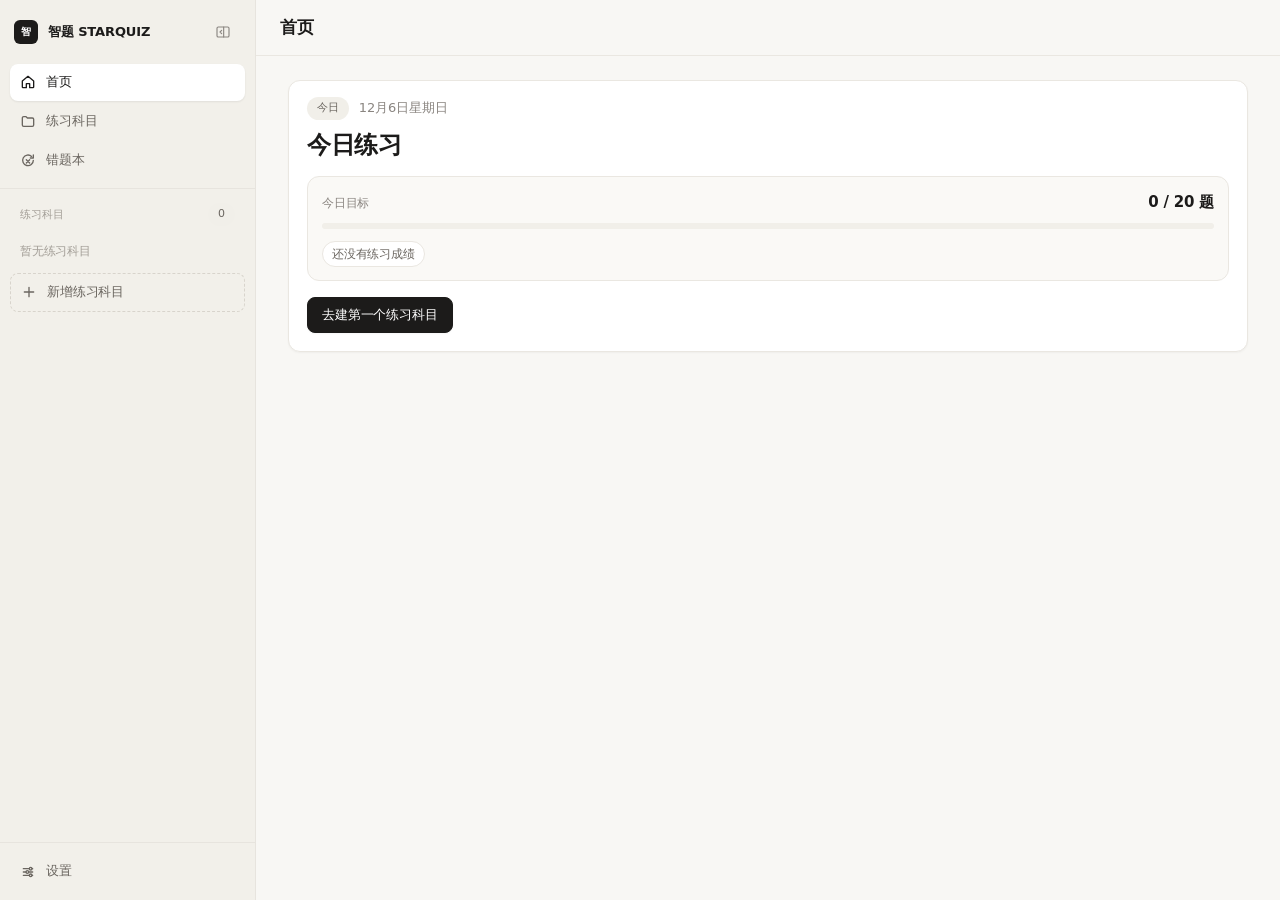
==== commit 54640afb: "feat(function): 出题与判题共用一道入口闸门，判题额度单独算 和 Exam Plan 同一套机制，各自持有一份：requestGuard.ts 负责按字节封顶的流式 body、JSON " ====
--- a/web/index.html
+++ b/web/index.html
@@ -64,8 +64,8 @@
 
   <script src="data.js?v=4"></script>
   <script src="topicKey.js?v=1"></script>
-  <script src="i18n.js?v=53"></script>
+  <script src="i18n.js?v=55"></script>
   <script src="upload-queue.js?v=3"></script>
-  <script src="app.js?v=133"></script>
+  <script src="app.js?v=135"></script>
 </body>
 </html>
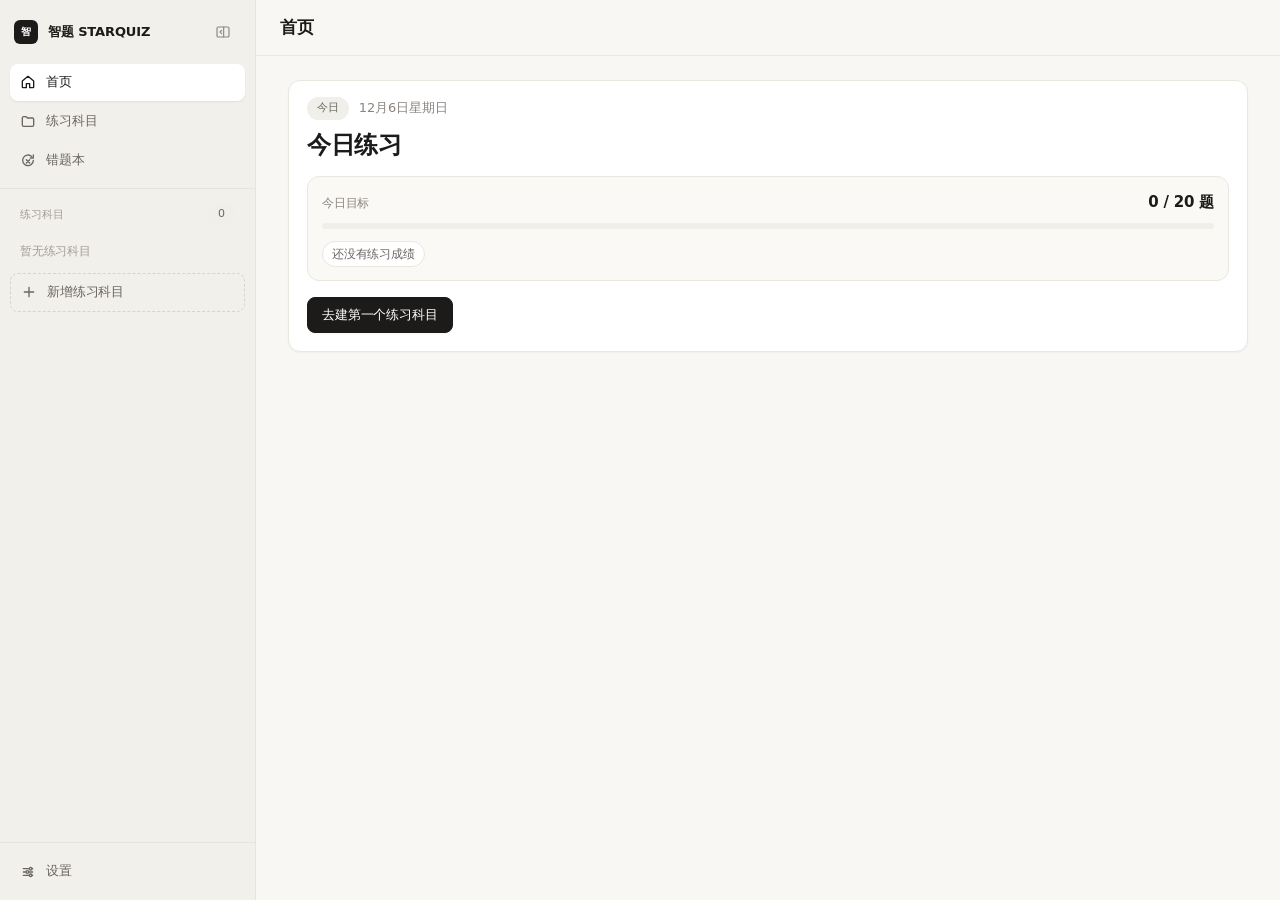
==== commit 598e73ee: "feat(sec): 站内自带 CSP，答案文本改由生产者转义，注入用例固化成离线回归 SEC-02：Qoder Sites 的网关不给应用加自定义响应头，所以能把「代码从别处来」 这条路堵掉的 CS" ====
--- a/web/index.html
+++ b/web/index.html
@@ -2,6 +2,14 @@
 <html lang="zh-CN">
 <head>
   <meta charset="UTF-8">
+  <!-- 内容安全策略。Qoder Sites 的网关不给应用自定义响应头，所以能写进文档的部分只能写在这里；
+       策略要挡的是「代码从别处来」：外部脚本、object/embed/iframe、<base> 与 <form> 劫持、跨源 connect。
+       script-src 里的 'unsafe-inline' 是现状妥协——站内 175 处 onclick 都靠它，去掉就是白屏。
+       也就是说：这一条不能替转义兜底，注入防线仍然是 esc()，由 dev/xss-regression.html 守着。
+       HSTS、X-Content-Type-Options、X-Frame-Options / frame-ancestors 只能由平台侧加，meta 里写了浏览器也不认。 -->
+  <meta http-equiv="Content-Security-Policy" content="default-src 'self'; script-src 'self' 'unsafe-inline'; style-src 'self' 'unsafe-inline'; img-src 'self' data: blob:; font-src 'self' data:; connect-src 'self' blob:; worker-src 'self' blob:; object-src 'none'; base-uri 'self'; form-action 'self'; frame-src 'none'">
+  <!-- 跳转去备考规划时不带来源页地址：站点地址本身就是可猜的，没必要多告诉对方一层 -->
+  <meta name="referrer" content="same-origin">
   <meta name="viewport" content="width=device-width, initial-scale=1.0, viewport-fit=cover">
   <title>智题 StarQuiz - 备考练习平台</title>
   <meta name="description" content="把备考规划里的考试、资料和真题变成练习：学习模式查漏补缺，考试模式自检掌握度">
@@ -66,6 +74,6 @@
   <script src="topicKey.js?v=1"></script>
   <script src="i18n.js?v=55"></script>
   <script src="upload-queue.js?v=3"></script>
-  <script src="app.js?v=135"></script>
+  <script src="app.js?v=136"></script>
 </body>
 </html>
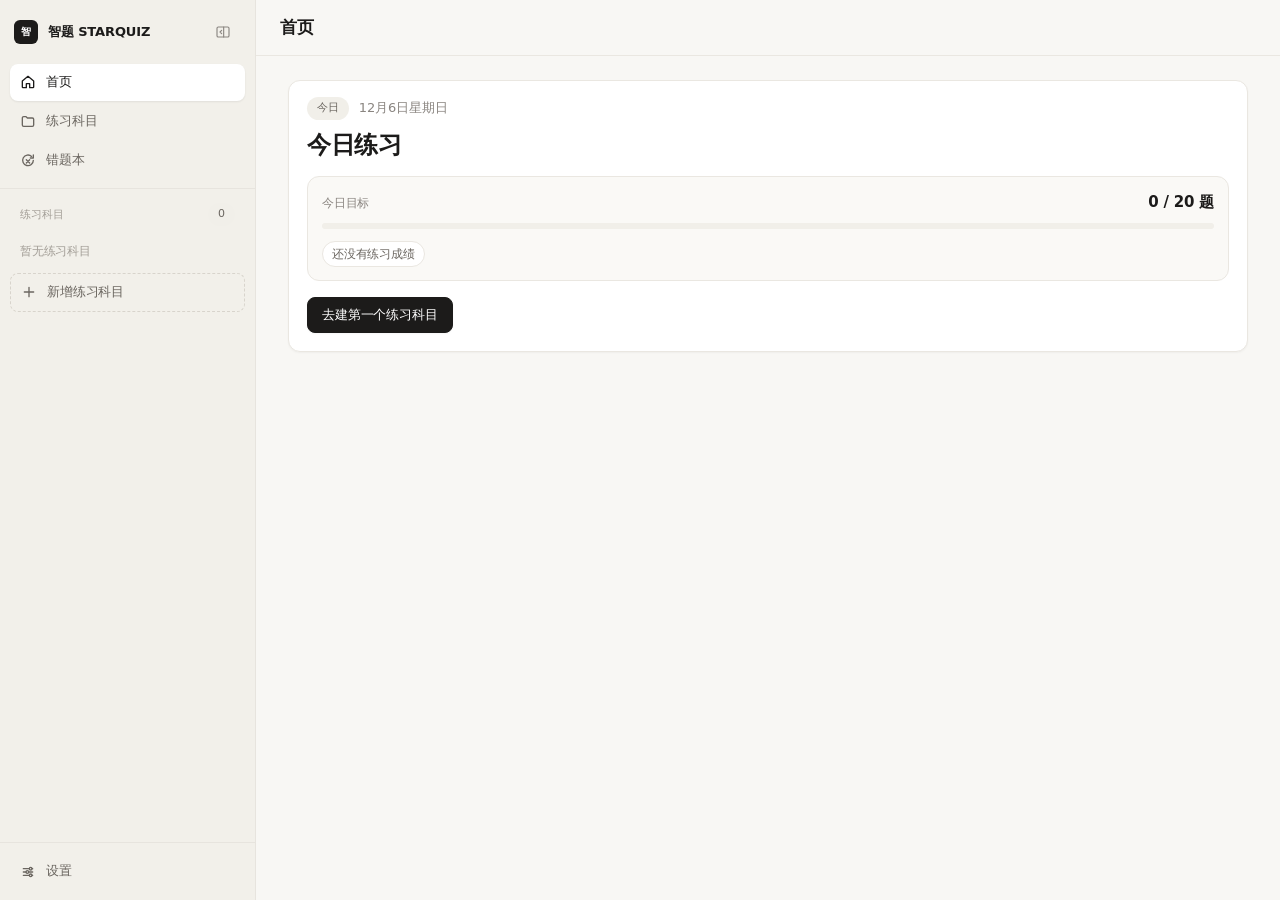
==== commit e75a5d30: "docs(sec): 写清 unsafe-inline 的实际代价，以及线上 HTML 为什么会多一段脚本 注释里那句「175 处 onclick」数错了：站内 onclick 是 153 处，连同 " ====
--- a/web/index.html
+++ b/web/index.html
@@ -4,9 +4,12 @@
   <meta charset="UTF-8">
   <!-- 内容安全策略。Qoder Sites 的网关不给应用自定义响应头，所以能写进文档的部分只能写在这里；
        策略要挡的是「代码从别处来」：外部脚本、object/embed/iframe、<base> 与 <form> 劫持、跨源 connect。
-       script-src 里的 'unsafe-inline' 是现状妥协——站内 175 处 onclick 都靠它，去掉就是白屏。
+       script-src 里的 'unsafe-inline' 是现状妥协——站内 153 处 onclick（连同 change/input/keydown 等
+       共 176 处内联事件属性）都靠它，去掉就是整站按钮失灵。
        也就是说：这一条不能替转义兜底，注入防线仍然是 esc()，由 dev/xss-regression.html 守着。
-       HSTS、X-Content-Type-Options、X-Frame-Options / frame-ancestors 只能由平台侧加，meta 里写了浏览器也不认。 -->
+       HSTS、X-Content-Type-Options、X-Frame-Options / frame-ancestors 只能由平台侧加，meta 里写了浏览器也不认。
+       线上返回的 HTML 会比这份文件多一段托管侧注入的加载脚本，那是网关自己的行为，不是构建出错；
+       它能跑，正因为上面这条 'unsafe-inline'——所以这条妥协一旦去掉，要先确认网关那段怎么豁免。 -->
   <meta http-equiv="Content-Security-Policy" content="default-src 'self'; script-src 'self' 'unsafe-inline'; style-src 'self' 'unsafe-inline'; img-src 'self' data: blob:; font-src 'self' data:; connect-src 'self' blob:; worker-src 'self' blob:; object-src 'none'; base-uri 'self'; form-action 'self'; frame-src 'none'">
   <!-- 跳转去备考规划时不带来源页地址：站点地址本身就是可猜的，没必要多告诉对方一层 -->
   <meta name="referrer" content="same-origin">
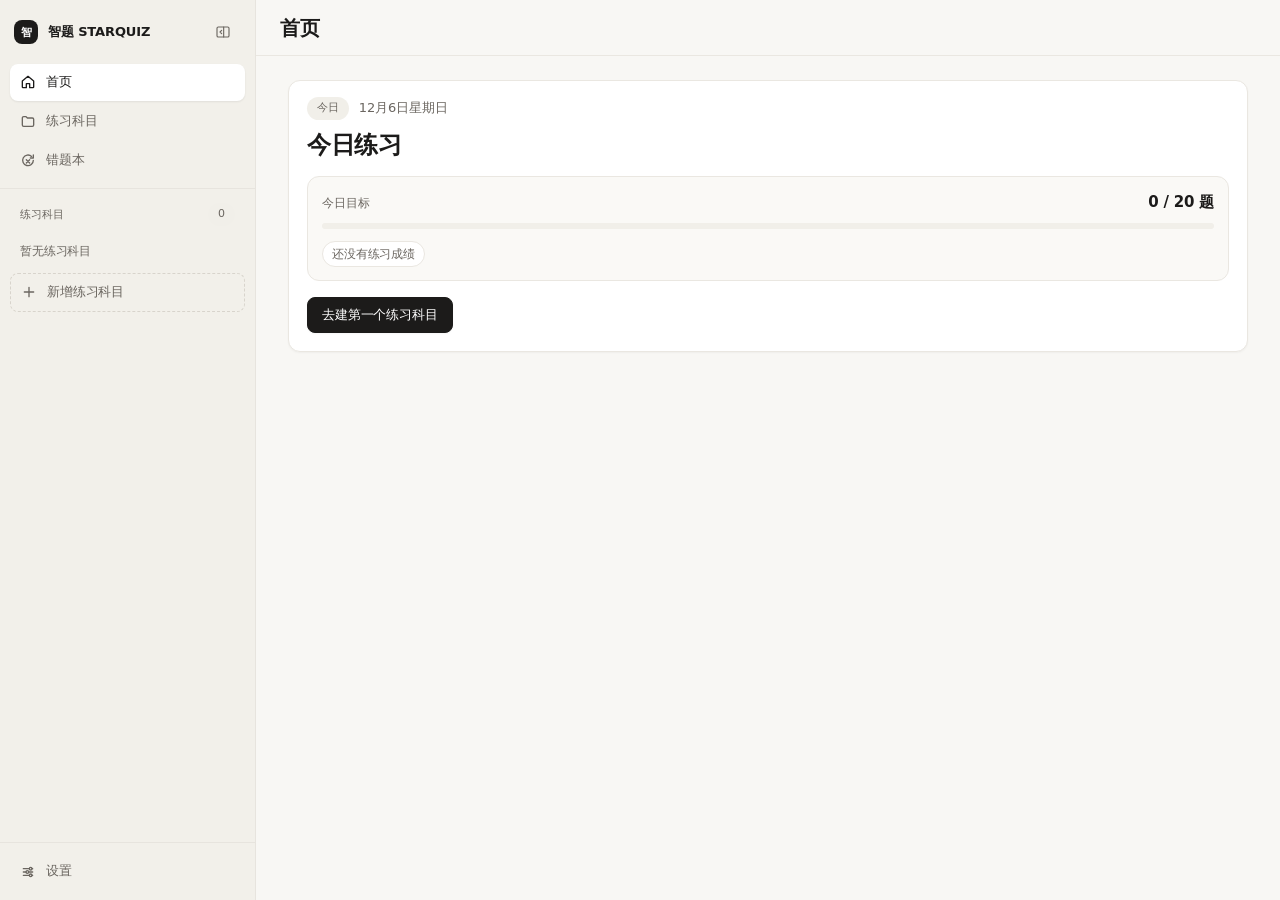
==== commit 05980bf1: "perf(ui): 系统字体栈 + 字阶/圆角/装饰收成与 Exam Plan 同一把标尺 清单 UI-02 / UI-03 / UI-04，与 Exam Plan 的 dev/design-scal" ====
--- a/web/index.html
+++ b/web/index.html
@@ -18,7 +18,7 @@
   <meta name="description" content="把备考规划里的考试、资料和真题变成练习：学习模式查漏补缺，考试模式自检掌握度">
   <meta name="theme-color" content="#f8f7f4">
   <link rel="icon" href="data:image/svg+xml,<svg xmlns='http://www.w3.org/2000/svg' viewBox='0 0 100 100'><rect width='100' height='100' rx='22' fill='%231c1b1a'/><rect x='10' y='10' width='80' height='80' rx='16' fill='none' stroke='%23f8f7f4' stroke-width='2.5' stroke-opacity='0.5'/><text x='50' y='68' font-size='50' text-anchor='middle' fill='%23f8f7f4' font-family='PingFang SC,Microsoft YaHei,sans-serif' font-weight='600'>智</text></svg>">
-  <link rel="stylesheet" href="style.css?v=109">
+  <link rel="stylesheet" href="style.css?v=111">
 </head>
 <body>
   <div class="app-layout">
@@ -75,8 +75,8 @@
 
   <script src="data.js?v=4"></script>
   <script src="topicKey.js?v=1"></script>
-  <script src="i18n.js?v=55"></script>
+  <script src="i18n.js?v=56"></script>
   <script src="upload-queue.js?v=3"></script>
-  <script src="app.js?v=136"></script>
+  <script src="app.js?v=138"></script>
 </body>
 </html>
--- a/web/style.css
+++ b/web/style.css
@@ -7,10 +7,13 @@
   --lime: #1c1b1a;      /* 原荧光绿强调 → 墨黑（品牌 / 激活 / 数据填充） */
   --coral: #b42318;     /* 原珊瑚红 → 克制危险红 */
 
-  /* 中性色（与 Exam Plan AI 同一套灰阶） */
+  /* 中性色（与 Exam Plan AI 同一套灰阶）
+     次级文字只留一档 #6b6660（清单 UI-03）：它在本站所有浅底上都过 4.5:1
+     —— 纸白 4.94、纯白 5.68、卡片 5.44、侧栏 4.55、chip 4.63。
+     原来的 #8a8580 / #a39e97 只有 3.41 / 2.48，12px 元信息实际是读不清的，
+     所谓「三级灰阶」是靠看不清撑出来的层级。层级改由字号与字重表达（UI-04），
+     颜色只保留「主墨 / 次墨」两档，两档都读得清。 */
   --ink-soft: #6b6660;
-  --ink-mute: #8a8580;
-  --ink-faint: #a39e97;
   --paper-2: #f1efe9;
   --card: #ffffff;
   --card-alt: #faf9f6;
@@ -45,7 +48,8 @@
   --danger: #b42318;
   --warning: #8a5a00;
   --text-secondary: var(--ink-soft);
-  --text-muted: #8a8580;
+  /* 原来这里是 #8a8580 字面量：别名不该自己带一个过不了对比度的颜色（清单 UI-03） */
+  --text-muted: var(--ink-soft);
   --border-light: var(--line);
   --font-mono: var(--mono);
   --serif: var(--display);
@@ -87,14 +91,16 @@
   --shadow-lg: 0 4px 16px rgba(28, 27, 26, 0.08);
   --shadow-xl: 0 8px 28px rgba(28, 27, 26, 0.10);
 
-  --radius: 12px;
-  --radius-lg: 12px;
-  --radius-xl: 12px;
-
-  --display: "Google Sans", "Product Sans", "Roboto", "Noto Sans SC", system-ui, -apple-system, BlinkMacSystemFont, "Segoe UI", sans-serif;
-  --sans: "Google Sans", "Product Sans", "Roboto", "Noto Sans SC", system-ui, -apple-system, BlinkMacSystemFont, "Segoe UI", sans-serif;
+
+  /* 字体栈只写设备上真的有的字体（清单 UI-02），与 Exam Plan 的 @theme 同一条。
+     原来打头的 Google Sans / Product Sans 是 Google 内部字体，这个站点从来没有加载过任何
+     网页字体，写在前面只会让浏览器白问一遍再回退——声明与实际渲染对不上。
+     拉丁走各平台自己的 UI 字体，汉字走苹方 / 雅黑 / Noto CJK；小字号下有 hinting，更清楚。 */
+  --display: system-ui, -apple-system, "Segoe UI", "PingFang SC", "Hiragino Sans GB", "Microsoft YaHei", "Noto Sans CJK SC", sans-serif;
+  --sans: system-ui, -apple-system, "Segoe UI", "PingFang SC", "Hiragino Sans GB", "Microsoft YaHei", "Noto Sans CJK SC", sans-serif;
   --body: var(--sans);
-  --mono: "Roboto Mono", "Noto Sans SC", ui-monospace, "SFMono-Regular", Menlo, Consolas, monospace;
+  /* 等宽只服务数字与代码：时间刻度、题号、代码块。正文一律用上面的 sans。 */
+  --mono: ui-monospace, "SFMono-Regular", "SF Mono", Menlo, Consolas, "Liberation Mono", monospace;
 
   --sidebar-width: 256px;
   --header-height: 56px;
@@ -106,7 +112,7 @@
 
 body {
   font-family: var(--sans);
-  font-size: 14px;
+  font-size: 13px;
   line-height: 1.6;
   letter-spacing: -0.012em;
   color: var(--ink);
@@ -150,11 +156,11 @@
 .brand-mark {
   width: 24px;
   height: 24px;
-  border-radius: 6px;
+  border-radius: 8px;
   background: var(--ink);
   color: #ffffff;
   font-family: var(--display);
-  font-size: 10px;
+  font-size: 11px;
   font-weight: 600;
   line-height: 1;
   display: flex;
@@ -266,7 +272,7 @@
 
 .main-header h2 {
   font-family: var(--display);
-  font-size: 17px;
+  font-size: 20px;
   font-weight: 600;
   letter-spacing: -0.015em;
   color: var(--ink);
@@ -342,7 +348,7 @@
 .btn:active:not(:disabled) { transform: none; box-shadow: var(--shadow-card); }
 
 .btn-primary, .ui-btn-primary, .btn-lime { background: var(--ink); border-color: var(--ink); color: #ffffff; }
-.btn-primary:hover:not(:disabled), .ui-btn-primary:hover:not(:disabled), .btn-lime:hover:not(:disabled) { background: #333333; border-color: #333333; color: #ffffff; }
+.btn-primary:hover:not(:disabled), .ui-btn-primary:hover:not(:disabled), .btn-lime:hover:not(:disabled) { background: #3a3937; border-color: #3a3937; color: #ffffff; }
 
 .btn-secondary { background: var(--card); color: var(--ink); }
 .btn-secondary:hover:not(:disabled) { background: var(--surface-tint); }
@@ -379,8 +385,8 @@
 
 .btn:focus-visible { outline: 2px solid var(--ink); outline-offset: 2px; }
 
-.btn-lg { padding: 12px 26px; font-size: 14px; }
-.btn-sm { padding: 6px 13px; font-size: 12.5px; box-shadow: var(--shadow-xs); }
+.btn-lg { padding: 12px 26px; font-size: 13px; }
+.btn-sm { padding: 6px 13px; font-size: 12px; box-shadow: var(--shadow-xs); }
 .btn-sm:hover:not(:disabled) { box-shadow: var(--shadow-xs); }
 
 .btn-ghost, .btn-ghost:hover, .btn-ghost:active { box-shadow: none; }
@@ -410,8 +416,8 @@
 .card-clickable:hover { border-color: var(--hover-line); box-shadow: var(--shadow-card-hover); }
 
 .card-header { display: flex; align-items: flex-start; justify-content: space-between; margin-bottom: 12px; gap: 8px; }
-.card-title { font-size: 14px; font-weight: 500; line-height: 1.5; letter-spacing: -0.012em; color: var(--ink); }
-.card-desc { font-size: 13px; color: var(--ink-mute); line-height: 1.6; }
+.card-title { font-size: 13px; font-weight: 500; line-height: 1.5; letter-spacing: -0.012em; color: var(--ink); }
+.card-desc { font-size: 13px; color: var(--ink-soft); line-height: 1.6; }
 .card-meta { display: flex; flex-wrap: wrap; align-items: center; gap: 6px; margin-top: 12px; }
 .card-tags { display: flex; flex-wrap: wrap; gap: 6px; justify-content: flex-end; }
 
@@ -440,7 +446,7 @@
 .badge-danger { background: var(--coral-soft); color: var(--coral-deep); }
 .badge-muted { background: var(--paper-2); color: var(--ink-soft); }
 
-.ui-muted { color: var(--ink-mute); }
+.ui-muted { color: var(--ink-soft); }
 
 /* ---------- 区块标题：15/600，无装饰方块 ---------- */
 .section-title, .ui-section-title {
@@ -484,7 +490,7 @@
 
 .today-date {
   font-size: 13px;
-  color: var(--ink-mute);
+  color: var(--ink-soft);
   font-variant-numeric: tabular-nums;
   letter-spacing: -0.01em;
 }
@@ -513,7 +519,7 @@
   justify-content: space-between;
   gap: 10px;
   font-size: 12px;
-  color: var(--ink-mute);
+  color: var(--ink-soft);
   margin-bottom: 9px;
 }
 
@@ -582,15 +588,15 @@
   transition: border-color 0.14s ease, background 0.14s ease, transform 0.14s ease;
 }
 
-.dispatch-cell:hover { border-color: var(--ink-faint); background: var(--card-alt); }
+.dispatch-cell:hover { border-color: var(--hover-line-strong); background: var(--card-alt); }
 .dispatch-cell:active { transform: translateY(1px); }
 .dispatch-cell:disabled { opacity: 0.5; cursor: default; }
 
-.dispatch-label { font-size: 11.5px; letter-spacing: 0.01em; color: var(--ink-mute); }
+.dispatch-label { font-size: 12px; letter-spacing: 0.01em; color: var(--ink-soft); }
 
 .dispatch-value {
   font-family: var(--display);
-  font-size: 19px;
+  font-size: 20px;
   font-weight: 600;
   line-height: 1.2;
   letter-spacing: -0.02em;
@@ -600,10 +606,10 @@
 
 .dispatch-denom {
   font-family: var(--body);
-  font-size: 11.5px;
+  font-size: 12px;
   font-weight: 400;
   letter-spacing: 0;
-  color: var(--ink-mute);
+  color: var(--ink-soft);
 }
 
 .dispatch-note {
@@ -611,13 +617,13 @@
   overflow: hidden;
   text-overflow: ellipsis;
   white-space: nowrap;
-  font-size: 11.5px;
+  font-size: 12px;
   color: var(--ink-soft);
 }
 
 @media (max-width: 640px) {
   .today-card { padding: 14px 14px 15px; }
-  .today-title { font-size: 21px; }
+  .today-title { font-size: 20px; }
   .today-actions .btn { flex: 1 1 auto; }
   .dispatch-grid { grid-template-columns: repeat(2, minmax(0, 1fr)); }
 }
@@ -626,9 +632,9 @@
 
 .form-label {
   display: block;
-  font-size: 11.5px;
-  font-weight: 600;
-  letter-spacing: 0.06em;
+  font-size: 12px;
+  font-weight: 600;
+  letter-spacing: -0.012em;
   color: var(--ink-soft);
   margin-bottom: 6px;
 }
@@ -653,20 +659,28 @@
   box-shadow: 0 0 0 3px rgba(28, 27, 26, 0.06);
 }
 
+/* 上面那圈 3px 淡影是给鼠标的：它只有 6% 不透明度，键盘用户根本看不出焦点落在哪个框。
+   所以 outline:none 保留（压掉浏览器默认环），但键盘聚焦时自己画一条实心墨环。
+   offset 0 让环贴着边框外侧，不留缝也不占布局；清单 A11Y-04。 */
+.form-input:focus-visible, .form-select:focus-visible, .form-textarea:focus-visible {
+  outline: 2px solid var(--ink);
+  outline-offset: 0;
+}
+
 .form-textarea { resize: vertical; min-height: 84px; line-height: 1.6; }
 
 input[type="file"].form-input {
   padding: 7px 9px;
   cursor: pointer;
-  font-size: 12.5px;
-  color: var(--ink-mute);
+  font-size: 12px;
+  color: var(--ink-soft);
   background: var(--paper-2);
 }
 
 input[type="file"].form-input::file-selector-button {
   font-family: var(--display);
   font-weight: 500;
-  font-size: 12.5px;
+  font-size: 12px;
   color: #ffffff;
   background: var(--ink);
   border: 1px solid var(--ink);
@@ -680,7 +694,7 @@
 
 input[type="file"].form-input:hover::file-selector-button {
   transform: none;
-  background: #333333;
+  background: #3a3937;
   box-shadow: var(--shadow-xs);
 }
 
@@ -689,7 +703,7 @@
   box-shadow: var(--shadow-xs);
 }
 
-.file-status { margin-top: 8px; font-size: 12.5px; line-height: 1.5; }
+.file-status { margin-top: 8px; font-size: 12px; line-height: 1.5; }
 .file-status:empty { display: none; }
 .file-parsing { display: inline-flex; align-items: center; gap: 6px; color: var(--ink-soft); }
 .file-ok { color: var(--green); font-weight: 600; }
@@ -726,9 +740,9 @@
 .tag {
   padding: 2px 8px;
   border-radius: 999px;
-  font-size: 10.5px;
-  font-weight: 600;
-  color: var(--ink-mute);
+  font-size: 11px;
+  font-weight: 600;
+  color: var(--ink-soft);
   background: transparent;
   border: 1px solid var(--line-soft);
 }
@@ -749,7 +763,7 @@
 .progress-fill.success { background: var(--mint); }
 .progress-fill.warning { background: var(--coral); }
 
-.progress-text { display: flex; justify-content: space-between; font-size: 10.5px; font-weight: 600; color: var(--ink-mute); margin-top: 6px; }
+.progress-text { display: flex; justify-content: space-between; font-size: 11px; font-weight: 600; color: var(--ink-soft); margin-top: 6px; }
 
 .question-container { max-width: 800px; margin: 0 auto; }
 
@@ -759,9 +773,9 @@
   display: inline-flex;
   align-items: center;
   font-family: var(--display);
-  font-size: 11.5px;
-  font-weight: 600;
-  letter-spacing: 0.04em;
+  font-size: 12px;
+  font-weight: 600;
+  letter-spacing: -0.012em;
   color: var(--ink-soft);
   background: var(--paper-2);
   border: 1px solid var(--line);
@@ -774,7 +788,7 @@
 .difficulty i {
   width: 7px;
   height: 7px;
-  border-radius: 2px;
+  border-radius: 999px;
   border: 1px solid var(--line);
   background: transparent;
   display: inline-block;
@@ -782,7 +796,7 @@
 .difficulty i.on { background: var(--sun); border-color: var(--ink); }
 
 .question-text {
-  font-size: 18px;
+  font-size: 20px;
   font-weight: 600;
   line-height: 1.8;
   letter-spacing: -0.005em;
@@ -791,7 +805,7 @@
   padding: 22px 24px;
   background: var(--card);
   border: 1px solid var(--line);
-  border-radius: var(--radius-lg);
+  border-radius: var(--radius-card);
   box-shadow: var(--shadow);
   white-space: pre-wrap;
   word-break: break-word;
@@ -823,7 +837,7 @@
   border-radius: 12px;
   cursor: pointer;
   transition: transform 0.12s ease, box-shadow 0.12s ease, background 0.12s ease, border-color 0.12s ease;
-  font-size: 14.5px;
+  font-size: 15px;
   font-weight: 500;
   line-height: 1.6;
   box-shadow: var(--shadow-sm);
@@ -922,6 +936,8 @@
 }
 
 .fill-input:focus { border-color: var(--brand); box-shadow: var(--shadow); }
+/* 同表单控件：鼠标看边框，键盘看实心环（A11Y-04） */
+.fill-input:focus-visible { outline: 2px solid var(--ink); outline-offset: 0; }
 .fill-input.correct { border-color: var(--green); background: var(--mint-soft); }
 .fill-input.incorrect { border-color: var(--red); background: var(--coral-soft); }
 
@@ -935,13 +951,13 @@
   align-items: baseline;
   gap: 8px;
   flex-wrap: wrap;
-  font-size: 14px;
+  font-size: 13px;
 }
 .answer-compare-label {
-  font-size: 10.5px;
-  font-weight: 600;
-  letter-spacing: 0.08em;
-  color: var(--ink-mute);
+  font-size: 11px;
+  font-weight: 600;
+  letter-spacing: -0.012em;
+  color: var(--ink-soft);
   border: 1px solid var(--line-soft);
   border-radius: 999px;
   padding: 1px 8px;
@@ -969,9 +985,9 @@
 
 .code-editor-toolbar label {
   font-family: var(--mono);
-  font-size: 11.5px;
-  font-weight: 600;
-  letter-spacing: 0.06em;
+  font-size: 12px;
+  font-weight: 600;
+  letter-spacing: -0.012em;
   color: color-mix(in srgb, var(--paper) 74%, var(--ink));
   display: inline-flex;
   align-items: center;
@@ -982,8 +998,8 @@
   width: 9px;
   height: 9px;
   border-radius: 50%;
-  background: var(--ink-mute);
-  box-shadow: 14px 0 0 var(--ink-mute), 28px 0 0 var(--ink-mute);
+  background: var(--ink-soft);
+  box-shadow: 14px 0 0 var(--ink-soft), 28px 0 0 var(--ink-soft);
   margin-right: 28px;
 }
 
@@ -1007,7 +1023,7 @@
   background: var(--ink);
   color: var(--paper);
   font-family: var(--mono);
-  font-size: 13.5px;
+  font-size: 13px;
   line-height: 1.65;
   resize: vertical;
   outline: none;
@@ -1016,13 +1032,21 @@
 
 .code-editor::placeholder { color: color-mix(in srgb, var(--paper) 42%, var(--ink)); }
 
+/* 代码编辑器是全站唯一的深底控件，焦点环必须反过来用纸色，且往内画：
+   外层 .code-editor-wrapper 是 overflow:hidden，offset 正值的环会被裁掉，
+   而墨色环落在墨底上等于没有。offset -2px 让环落在编辑区内部，对比度最高（A11Y-04）。 */
+.code-editor:focus-visible { outline: 2px solid var(--paper); outline-offset: -2px; }
+
+/* 工具条同样是深底，条上那颗纸色按钮若用默认墨环，环会画在深色条上看不见 */
+.code-editor-toolbar .btn:focus-visible { outline-color: var(--paper); }
+
 .test-cases { padding: 14px 16px; background: var(--card); border-top: 1px solid var(--line); }
 
 .test-cases-title {
-  font-size: 10.5px;
-  font-weight: 600;
-  letter-spacing: 0.1em;
-  color: var(--ink-mute);
+  font-size: 11px;
+  font-weight: 600;
+  letter-spacing: -0.012em;
+  color: var(--ink-soft);
   margin-bottom: 9px;
 }
 
@@ -1035,14 +1059,14 @@
   border: 1px solid var(--line-soft);
   border-radius: 12px;
   margin-bottom: 7px;
-  font-size: 12.5px;
+  font-size: 12px;
 }
 
 .test-case-item .label {
-  font-size: 9.5px;
-  font-weight: 600;
-  letter-spacing: 0.12em;
-  color: var(--ink-mute);
+  font-size: 11px;
+  font-weight: 600;
+  letter-spacing: -0.012em;
+  color: var(--ink-soft);
   margin-bottom: 2px;
 }
 
@@ -1055,7 +1079,7 @@
   border-radius: 12px;
   margin-bottom: 14px;
   font-family: var(--mono);
-  font-size: 12.5px;
+  font-size: 12px;
   line-height: 1.65;
   color: var(--paper);
   white-space: pre-wrap;
@@ -1070,9 +1094,9 @@
 .code-output.running { border-color: var(--coral); }
 
 .output-label {
-  font-size: 10px;
-  font-weight: 600;
-  letter-spacing: 0.13em;
+  font-size: 11px;
+  font-weight: 600;
+  letter-spacing: -0.012em;
   margin-bottom: 7px;
   display: flex;
   align-items: center;
@@ -1088,10 +1112,11 @@
   padding: 14px 16px;
   border-radius: var(--radius-card);
   margin-bottom: 18px;
-  font-size: 13.5px;
+  font-size: 13px;
   line-height: 1.7;
   border: 1px solid var(--line);
-  border-left: 3px solid var(--ink-faint);
+  /* 中性反馈的左侧竖线是一条状态色条，不是文字：用次级墨色，够看清也不抢戏（清单 UI-03） */
+  border-left: 3px solid var(--ink-soft);
   background: var(--surface-tint);
   color: var(--ink);
   box-shadow: var(--shadow-card);
@@ -1101,7 +1126,7 @@
 .feedback-correct { border-left-color: var(--green); background: var(--mint-soft); color: var(--ink); }
 .feedback-incorrect { border-left-color: var(--red); background: var(--coral-soft); color: var(--ink); }
 
-.feedback-title { font-size: 14px; font-weight: 600; margin-bottom: 3px; letter-spacing: -0.01em; }
+.feedback-title { font-size: 13px; font-weight: 600; margin-bottom: 3px; letter-spacing: -0.01em; }
 .feedback-correct .feedback-title { color: var(--green); }
 .feedback-incorrect .feedback-title { color: var(--red); }
 
@@ -1132,7 +1157,7 @@
   align-items: center;
   gap: 7px;
   font-family: var(--display);
-  font-size: 16px;
+  font-size: 15px;
   font-weight: 600;
   letter-spacing: 0.02em;
   color: var(--ink);
@@ -1168,9 +1193,9 @@
   background: var(--card);
   color: var(--ink);
   font-family: var(--display);
-  font-size: 10.5px;
-  font-weight: 600;
-  letter-spacing: 0.05em;
+  font-size: 11px;
+  font-weight: 600;
+  letter-spacing: -0.012em;
   line-height: 1.2;
   cursor: pointer;
   box-shadow: var(--shadow);
@@ -1235,8 +1260,8 @@
   flex-shrink: 0;
 }
 
-.qnav-title { font-family: var(--display); font-size: 19px; font-weight: 600; letter-spacing: -0.01em; }
-.qnav-sub { margin-top: 2px; font-size: 11.5px; color: var(--ink-mute); }
+.qnav-title { font-family: var(--display); font-size: 20px; font-weight: 600; letter-spacing: -0.01em; }
+.qnav-sub { margin-top: 2px; font-size: 12px; color: var(--ink-soft); }
 
 .qnav-close {
   width: 32px;
@@ -1247,7 +1272,7 @@
   background: var(--card);
   color: var(--ink);
   font-family: var(--display);
-  font-size: 19px;
+  font-size: 15px;
   font-weight: 600;
   line-height: 1;
   cursor: pointer;
@@ -1267,20 +1292,20 @@
   flex-wrap: wrap;
   gap: 7px 12px;
   margin-bottom: 14px;
-  font-size: 11.5px;
-  color: var(--ink-mute);
+  font-size: 12px;
+  color: var(--ink-soft);
 }
 .qnav-legend span { display: inline-flex; align-items: center; gap: 5px; }
 .qnav-dot {
   width: 12px;
   height: 12px;
-  border-radius: 4px;
+  border-radius: 8px;
   border: 1px solid var(--line);
   background: var(--card);
   display: inline-block;
 }
 .qnav-dot.current { background: var(--ink); }
-.qnav-dot.answered { background: var(--ink-mute); }
+.qnav-dot.answered { background: var(--ink-soft); }
 .qnav-dot.correct { background: var(--green); }
 .qnav-dot.incorrect { background: var(--red); }
 
@@ -1310,7 +1335,7 @@
   align-items: center;
   justify-content: center;
   font-family: var(--display);
-  font-size: 12.5px;
+  font-size: 12px;
   font-weight: 600;
   cursor: pointer;
   transition: transform 0.12s ease, box-shadow 0.12s ease, background 0.12s ease;
@@ -1332,7 +1357,7 @@
   text-align: center;
   background: var(--card);
   border: 1px solid var(--line);
-  border-radius: var(--radius-xl);
+  border-radius: var(--radius-card);
   box-shadow: var(--shadow-lg);
   padding: 30px 26px 26px;
   margin-bottom: 22px;
@@ -1398,14 +1423,14 @@
   font-variant-numeric: tabular-nums;
   letter-spacing: -0.05em;
 }
-.score-badge .score-unit { font-family: var(--display); font-size: 12px; font-weight: 600; letter-spacing: 0.16em; margin-top: -2px; opacity: 0.75; }
+.score-badge .score-unit { font-family: var(--display); font-size: 12px; font-weight: 600; letter-spacing: -0.012em; margin-top: -2px; opacity: 0.75; }
 
 .results-label {
   font-family: var(--display);
-  font-size: 14px;
-  font-weight: 600;
-  color: var(--ink-mute);
-  letter-spacing: 0.04em;
+  font-size: 13px;
+  font-weight: 600;
+  color: var(--ink-soft);
+  letter-spacing: -0.012em;
   margin-bottom: 22px;
 }
 .results-label b { color: var(--ink); font-weight: 600; }
@@ -1420,9 +1445,9 @@
   box-shadow: var(--shadow-xs);
 }
 
-.result-stat-value { font-family: var(--display); font-size: 22px; font-weight: 600; color: var(--ink); font-variant-numeric: tabular-nums; letter-spacing: -0.02em; }
-
-.result-stat-label { font-size: 10.5px; font-weight: 600; letter-spacing: 0.06em; color: var(--ink-mute); margin-top: 2px; }
+.result-stat-value { font-family: var(--display); font-size: 24px; font-weight: 600; color: var(--ink); font-variant-numeric: tabular-nums; letter-spacing: -0.02em; }
+
+.result-stat-label { font-size: 11px; font-weight: 600; letter-spacing: -0.012em; color: var(--ink-soft); margin-top: 2px; }
 
 .knowledge-card {
   background: var(--lime-soft);
@@ -1441,14 +1466,14 @@
   color: var(--paper);
   border-radius: 999px;
   padding: 3px 10px;
-  font-size: 10.5px;
-  font-weight: 600;
-  letter-spacing: 0.05em;
+  font-size: 11px;
+  font-weight: 600;
+  letter-spacing: -0.012em;
   margin-bottom: 8px;
 }
 
 .knowledge-card-title svg { width: 14px; height: 14px; flex-shrink: 0; }
-.knowledge-card-content { font-size: 13.5px; color: var(--ink-soft); line-height: 1.75; }
+.knowledge-card-content { font-size: 13px; color: var(--ink-soft); line-height: 1.75; }
 
 .knowledge-list { display: grid; gap: 10px; margin-bottom: 24px; }
 @media (min-width: 900px) {
@@ -1482,10 +1507,10 @@
 }
 .knowledge-item-icon svg { width: 16px; height: 16px; }
 
-.knowledge-item-title { font-size: 14px; font-weight: 600; color: var(--ink); margin-bottom: 3px; }
-.knowledge-item-desc { font-size: 13px; color: var(--ink-mute); line-height: 1.65; }
-
-.empty-state { text-align: center; padding: 48px 20px; color: var(--ink-mute); }
+.knowledge-item-title { font-size: 13px; font-weight: 600; color: var(--ink); margin-bottom: 3px; }
+.knowledge-item-desc { font-size: 13px; color: var(--ink-soft); line-height: 1.65; }
+
+.empty-state { text-align: center; padding: 48px 20px; color: var(--ink-soft); }
 
 .empty-state-icon {
   width: 64px;
@@ -1503,8 +1528,8 @@
 }
 .empty-state-icon svg { width: 28px; height: 28px; }
 
-.empty-state-title { font-family: var(--display); font-size: 19px; font-weight: 600; color: var(--ink); margin-bottom: 5px; letter-spacing: -0.01em; }
-.empty-state-desc { font-size: 13.5px; margin-bottom: 20px; }
+.empty-state-title { font-family: var(--display); font-size: 20px; font-weight: 600; color: var(--ink); margin-bottom: 5px; letter-spacing: -0.01em; }
+.empty-state-desc { font-size: 13px; margin-bottom: 20px; }
 
 /* 弹窗：唯一规格（对齐 Exam Plan AI 悬浮向导）—— 遮罩 40% 墨 + 轻模糊，
    面板 16px 圆角 / 1px 描边 / 0 18px 50px 投影，标题 17px。文件末尾不得再覆盖同一选择器。 */
@@ -1543,7 +1568,7 @@
   border-bottom: 1px solid var(--line);
 }
 
-.modal-title { font-family: var(--display); font-size: 17px; font-weight: 600; letter-spacing: -0.015em; }
+.modal-title { font-family: var(--display); font-size: 20px; font-weight: 600; letter-spacing: -0.015em; }
 
 .modal-close {
   width: 30px;
@@ -1551,10 +1576,10 @@
   border-radius: var(--radius-input);
   border: 1px solid transparent;
   background: none;
-  font-size: 18px;
+  font-size: 15px;
   line-height: 1;
   cursor: pointer;
-  color: var(--ink-mute);
+  color: var(--ink-soft);
   display: flex;
   align-items: center;
   justify-content: center;
@@ -1579,7 +1604,7 @@
 
 .toast {
   padding: 10px 14px;
-  border-radius: 10px;
+  border-radius: 12px;
   background: var(--ink);
   border: 1px solid var(--ink);
   box-shadow: var(--shadow-modal);
@@ -1596,11 +1621,11 @@
 .toast .toast-glyph {
   width: 18px;
   height: 18px;
-  border-radius: 5px;
+  border-radius: 8px;
   display: flex;
   align-items: center;
   justify-content: center;
-  font-size: 10.5px;
+  font-size: 11px;
   font-weight: 600;
   flex-shrink: 0;
   color: var(--ink);
@@ -1629,9 +1654,9 @@
   margin-bottom: 16px;
   border: 1px solid var(--line-soft);
   border-radius: 12px;
-  font-size: 12.5px;
+  font-size: 12px;
   line-height: 1.6;
-  color: var(--ink-mute);
+  color: var(--ink-soft);
 }
 .ai-note-dot { width: 8px; height: 8px; border-radius: 50%; background: var(--green); flex-shrink: 0; margin-top: 5px; }
 
@@ -1650,7 +1675,7 @@
   box-shadow: var(--shadow-sm);
 }
 .plan-link-main { display: flex; flex-direction: column; gap: 4px; min-width: 0; flex: 1; }
-.plan-link-eyebrow { font-size: 11px; font-weight: 600; letter-spacing: 0.08em; text-transform: uppercase; color: var(--lime-deep); }
+.plan-link-eyebrow { font-size: 11px; font-weight: 600; letter-spacing: -0.012em; color: var(--lime-deep); }
 .plan-link-text { font-size: 13px; line-height: 1.6; color: var(--ink-soft); }
 .plan-link-actions { display: flex; align-items: center; gap: 8px; flex-shrink: 0; }
 .plan-link-note { border-style: solid; border-color: var(--ink); background: var(--lime-soft); color: var(--ink-soft); }
@@ -1660,7 +1685,7 @@
 .ai-source-gate .ai-note-dot { background: var(--sun); }
 /* 联动回程：练习结果回执卡片，复用横幅的质感，只加统计与时间行 */
 .plan-receipt .plan-link-text { color: var(--ink); font-weight: 500; }
-.plan-receipt-meta { font-size: 12px; line-height: 1.5; color: var(--ink-mute); font-variant-numeric: tabular-nums; }
+.plan-receipt-meta { font-size: 12px; line-height: 1.5; color: var(--ink-soft); font-variant-numeric: tabular-nums; }
 @media (max-width: 640px) {
   .plan-link-banner { align-items: flex-start; }
   .plan-link-actions { width: 100%; justify-content: space-between; }
@@ -1712,7 +1737,7 @@
   align-items: center;
   justify-content: center;
   font-family: var(--display);
-  font-size: 9.5px;
+  font-size: 11px;
   font-weight: 600;
   letter-spacing: 0.02em;
   flex-shrink: 0;
@@ -1723,21 +1748,23 @@
 .ai-file-type.pptx { background: var(--paper-2); color: var(--ink-soft); }
 .ai-file-type.txt { background: var(--mint-soft); color: var(--green); }
 .ai-file-main { flex: 1; min-width: 0; }
-.ai-file-name { font-size: 12.5px; font-weight: 600; color: var(--ink); overflow: hidden; text-overflow: ellipsis; white-space: nowrap; }
-.ai-file-meta { font-size: 11px; color: var(--ink-mute); margin-top: 1px; line-height: 1.4; }
+.ai-file-name { font-size: 12px; font-weight: 600; color: var(--ink); overflow: hidden; text-overflow: ellipsis; white-space: nowrap; }
+.ai-file-meta { font-size: 11px; color: var(--ink-soft); margin-top: 1px; line-height: 1.4; }
 .ai-file-remove {
   border: 0;
   background: none;
-  color: var(--ink-mute);
-  font-size: 17px;
+  color: var(--ink-soft);
+  font-size: 15px;
   line-height: 1;
   padding: 4px 6px;
   border-radius: 8px;
   cursor: pointer;
-  transition: all 0.14s ease;
+  /* 只过渡真的会变的两项。transition: all 会把 outline / transform 这些一起带上，
+     键盘聚焦时环淡入、悬停时布局属性跟着插值，既费合成又让焦点指示迟到（A11Y-05）。 */
+  transition: background-color 0.14s ease, color 0.14s ease;
 }
 .ai-file-remove:hover { background: var(--coral-soft); color: var(--red); }
-.ai-file-summary { margin-top: 8px; font-size: 12px; line-height: 1.5; color: var(--ink-mute); }
+.ai-file-summary { margin-top: 8px; font-size: 12px; line-height: 1.5; color: var(--ink-soft); }
 .ai-file-summary:empty { display: none; }
 
 /* 一批资料的读取进度：新建向导 / 科目页 / AI 弹窗三个入口共用这一套。
@@ -1745,7 +1772,7 @@
 .upload-queue { margin-top: 10px; }
 .upload-queue[hidden] { display: none; }
 .uq-head { display: flex; align-items: center; justify-content: space-between; gap: 10px; }
-.uq-title { font-family: var(--display); font-size: 12.5px; font-weight: 600; color: var(--ink-soft); }
+.uq-title { font-family: var(--display); font-size: 12px; font-weight: 600; color: var(--ink-soft); }
 .uq-actions { display: inline-flex; gap: 6px; flex-shrink: 0; }
 .uq-list {
   list-style: none;
@@ -1760,7 +1787,7 @@
   max-height: 156px;
   overflow-y: auto;
 }
-.uq-row { display: flex; align-items: center; gap: 7px; font-size: 11.5px; }
+.uq-row { display: flex; align-items: center; gap: 7px; font-size: 12px; }
 .uq-dot { width: 6px; height: 6px; border-radius: 50%; flex-shrink: 0; background: var(--hover-line-strong); }
 .uq-dot.done { background: var(--green); }
 .uq-dot.failed { background: var(--red); }
@@ -1768,24 +1795,25 @@
 .uq-dot.queued { opacity: 0.45; }
 .uq-dot.cancelled, .uq-dot.over-budget { opacity: 0.6; }
 .uq-name { flex: 1; min-width: 0; overflow: hidden; text-overflow: ellipsis; white-space: nowrap; color: var(--ink); }
-.uq-state { font-size: 11px; color: var(--ink-mute); flex-shrink: 0; }
+.uq-state { font-size: 11px; color: var(--ink-soft); flex-shrink: 0; }
 .uq-state.failed { color: var(--red); font-weight: 600; }
 .uq-btn {
   border: 1px solid var(--line);
   background: var(--card);
   color: var(--ink-soft);
   font-family: inherit;
-  font-size: 11.5px;
+  font-size: 12px;
   font-weight: 600;
   padding: 4px 9px;
   border-radius: 8px;
   cursor: pointer;
-  transition: all 0.14s ease;
+  /* 同 .ai-file-remove：只过渡 hover 真改的边框色与文字色（A11Y-05） */
+  transition: border-color 0.14s ease, color 0.14s ease;
   white-space: nowrap;
 }
 .uq-btn:hover { border-color: var(--hover-line); color: var(--ink); }
 .uq-inline { display: inline-flex; gap: 6px; margin-left: 8px; vertical-align: -1px; }
-.file-wait { color: var(--ink-mute); font-weight: 600; }
+.file-wait { color: var(--ink-soft); font-weight: 600; }
 
 .ai-paste-toggle {
   margin-top: 9px;
@@ -1806,10 +1834,10 @@
 .ai-count-head { display: flex; align-items: baseline; justify-content: space-between; gap: 10px; }
 .ai-count-label { font-size: 12px; font-weight: 600; color: var(--ink-soft); letter-spacing: 0.02em; }
 .ai-count-value { font-family: var(--display); font-size: 20px; font-weight: 600; color: var(--brand); }
-.ai-count-value small { font-size: 11.5px; font-weight: 600; color: var(--ink-mute); margin-left: 2px; }
+.ai-count-value small { font-size: 12px; font-weight: 600; color: var(--ink-soft); margin-left: 2px; }
 .ai-range { width: 100%; margin: 8px 0 3px; accent-color: var(--brand); }
 .ai-range:disabled { opacity: 0.45; }
-.ai-count-hint { font-size: 11.5px; line-height: 1.55; color: var(--ink-mute); }
+.ai-count-hint { font-size: 12px; line-height: 1.55; color: var(--ink-soft); }
 
 .ai-mode { display: grid; grid-template-columns: 1fr 1fr; gap: 8px; margin-bottom: 13px; }
 .ai-mode-btn {
@@ -1824,24 +1852,24 @@
   font-family: inherit;
   transition: background 0.15s ease, border-color 0.15s ease, box-shadow 0.15s ease, transform 0.15s ease;
 }
-.ai-mode-btn:hover { border-color: var(--ink-mute); }
+.ai-mode-btn:hover { border-color: var(--ink-soft); }
 .ai-mode-btn.active {
   border-color: var(--ink);
   background: var(--card);
   box-shadow: var(--shadow-sm);
   transform: none;
 }
-.ai-mode-title { display: block; font-family: var(--display); font-size: 13.5px; font-weight: 700; color: var(--ink); }
+.ai-mode-title { display: block; font-family: var(--display); font-size: 13px; font-weight: 700; color: var(--ink); }
 .ai-exam-note {
   border: 1px solid var(--line-soft);
   border-radius: 12px;
   padding: 10px 12px;
   background: var(--paper);
-  font-size: 12.5px;
+  font-size: 12px;
   line-height: 1.65;
   color: var(--ink-soft);
 }
-.ai-exam-note b { display: block; margin-bottom: 2px; font-family: var(--display); font-size: 13.5px; color: var(--ink); }
+.ai-exam-note b { display: block; margin-bottom: 2px; font-family: var(--display); font-size: 13px; color: var(--ink); }
 .ai-exam-note.is-warn { border-color: var(--coral); background: var(--coral-soft); }
 
 .ai-mode-hint {
@@ -1872,7 +1900,7 @@
   background: var(--paper);
   color: var(--ink);
   font-family: inherit;
-  font-size: 10.5px;
+  font-size: 11px;
   font-weight: 700;
   line-height: 1.3;
   white-space: nowrap;
@@ -1902,13 +1930,13 @@
   padding: 4px 9px;
   border: 1px solid transparent;
   border-radius: 999px;
-  font-size: 11.5px;
+  font-size: 12px;
   font-weight: 700;
   line-height: 1.4;
 }
 .ai-group-pill.note { background: var(--lime-soft); border-color: var(--lime-deep); color: var(--ink); }
 .ai-group-pill.exam { background: var(--coral-soft); border-color: var(--coral-deep); color: var(--coral-deep); }
-.ai-group-actions { display: flex; flex-wrap: wrap; align-items: center; gap: 8px; font-size: 11px; color: var(--ink-mute); }
+.ai-group-actions { display: flex; flex-wrap: wrap; align-items: center; gap: 8px; font-size: 11px; color: var(--ink-soft); }
 .ai-group-actions button {
   padding: 0 0 1px;
   border: none;
@@ -1948,7 +1976,7 @@
   border-radius: 12px;
   background: var(--paper);
   color: var(--ink-soft);
-  font-size: 11.5px;
+  font-size: 12px;
   line-height: 1.7;
   white-space: pre-wrap;
   word-break: break-word;
@@ -1962,7 +1990,7 @@
   background: var(--paper);
   font-size: 12px;
   line-height: 1.65;
-  color: var(--ink-mute);
+  color: var(--ink-soft);
 }
 .ai-quality-line {
   display: flex;
@@ -1982,14 +2010,14 @@
 .ai-quality-line.warn { color: var(--coral-deep); }
 .ai-quality-line.warn .ai-quality-dot { background: var(--coral); }
 .ai-quality-detail { margin-top: 7px; }
-.ai-quality-detail summary { cursor: pointer; font-size: 11.5px; color: var(--ink-mute); }
+.ai-quality-detail summary { cursor: pointer; font-size: 12px; color: var(--ink-soft); }
 .ai-quality-detail summary::marker { color: var(--brand); }
 .ai-quality-detail ul { margin: 7px 0 0; padding-left: 17px; display: grid; gap: 5px; }
 .ai-quality-q {
   display: block;
   margin-top: 1px;
   font-size: 11px;
-  color: var(--ink-mute);
+  color: var(--ink-soft);
   opacity: .82;
 }
 
@@ -1998,14 +2026,14 @@
   .ai-dropzone { padding: 18px 12px; }
   .ai-mode { grid-template-columns: 1fr; gap: 7px; }
   .ai-file { gap: 7px; padding: 7px 8px; }
-  .ai-file-kind { font-size: 10px; padding: 3px 6px; }
+  .ai-file-kind { font-size: 11px; padding: 3px 6px; }
   .ai-group-summary { align-items: flex-start; flex-direction: column; }
 }
 
 .set-detail-hero {
   background: var(--card);
   border: 1px solid var(--line);
-  border-radius: var(--radius-xl);
+  border-radius: var(--radius-card);
   padding: 26px 28px 24px;
   margin-bottom: 22px;
   position: relative;
@@ -2050,7 +2078,7 @@
   align-items: center;
   justify-content: center;
   font-family: var(--display);
-  font-size: 19px;
+  font-size: 20px;
   font-weight: 600;
   letter-spacing: -0.03em;
   flex-shrink: 0;
@@ -2059,23 +2087,23 @@
 
 .hero-eyebrow {
   font-family: var(--display);
-  font-size: 9.5px;
-  font-weight: 600;
-  letter-spacing: 0.18em;
-  color: var(--ink-mute);
+  font-size: 11px;
+  font-weight: 600;
+  letter-spacing: -0.012em;
+  color: var(--ink-soft);
   margin-bottom: 2px;
 }
 
 .set-detail-hero h2 {
   font-family: var(--display);
-  font-size: 27px;
+  font-size: 28px;
   font-weight: 600;
   letter-spacing: -0.025em;
   margin-bottom: 0;
   line-height: 1.25;
 }
 
-.set-detail-hero > p { font-size: 13.5px; color: var(--ink-mute); margin: 0 0 18px; max-width: 680px; line-height: 1.72; position: relative; z-index: 1; }
+.set-detail-hero > p { font-size: 13px; color: var(--ink-soft); margin: 0 0 18px; max-width: 680px; line-height: 1.72; position: relative; z-index: 1; }
 
 .set-detail-stats {
   display: grid;
@@ -2095,7 +2123,7 @@
 
 .set-detail-stat-value {
   font-family: var(--display);
-  font-size: 21px;
+  font-size: 24px;
   font-weight: 600;
   color: var(--ink);
   line-height: 1.2;
@@ -2103,7 +2131,7 @@
   letter-spacing: -0.02em;
 }
 
-.set-detail-stat-label { font-size: 10px; font-weight: 600; letter-spacing: 0.06em; color: var(--ink-mute); margin-top: 1px; }
+.set-detail-stat-label { font-size: 11px; font-weight: 600; letter-spacing: -0.012em; color: var(--ink-soft); margin-top: 1px; }
 
 .set-detail-actions { display: flex; gap: 9px; flex-wrap: wrap; position: relative; z-index: 1; }
 
@@ -2149,7 +2177,7 @@
 }
 
 .ai-generate-area h3 {
-  font-size: 14px;
+  font-size: 13px;
   font-weight: 600;
   letter-spacing: 0.02em;
   color: var(--ink);
@@ -2174,7 +2202,7 @@
 
 .settings-section h3 {
   font-family: var(--display);
-  font-size: 16px;
+  font-size: 15px;
   font-weight: 600;
   letter-spacing: -0.01em;
   margin-bottom: 10px;
@@ -2188,7 +2216,7 @@
   content: "";
   width: 9px;
   height: 9px;
-  border-radius: 3px;
+  border-radius: 999px;
   background: var(--ink);
   border: none;
   transform: none;
@@ -2204,7 +2232,7 @@
 }
 
 .settings-row:last-child { border-bottom: none; padding-bottom: 2px; }
-.settings-row label { font-size: 14px; color: var(--ink); }
+.settings-row label { font-size: 13px; color: var(--ink); }
 
 .back-link {
   display: inline-flex;
@@ -2238,9 +2266,9 @@
 .review-item.correct { border-color: color-mix(in srgb, var(--green) 40%, var(--line)); background: var(--mint-soft); }
 .review-item.incorrect { border-color: color-mix(in srgb, var(--coral) 40%, var(--line)); background: var(--coral-soft); }
 
-.review-question { font-size: 14.5px; font-weight: 600; margin-bottom: 9px; color: var(--ink); line-height: 1.65; }
-
-.review-answer { font-size: 13px; color: var(--ink-mute); margin-bottom: 3px; }
+.review-question { font-size: 15px; font-weight: 600; margin-bottom: 9px; color: var(--ink); line-height: 1.65; }
+
+.review-answer { font-size: 13px; color: var(--ink-soft); margin-bottom: 3px; }
 .review-answer span { font-weight: 600; }
 .review-answer .correct-text { color: var(--green); }
 .review-answer .wrong-text { color: var(--red); }
@@ -2273,8 +2301,8 @@
 }
 
 .perf-copy { flex: 1; min-width: 0; }
-.perf-name { font-family: var(--display); font-size: 13.5px; font-weight: 500; letter-spacing: -0.01em; color: var(--ink); overflow: hidden; text-overflow: ellipsis; white-space: nowrap; }
-.perf-sub { font-size: 11.5px; color: var(--ink-mute); }
+.perf-name { font-family: var(--display); font-size: 13px; font-weight: 500; letter-spacing: -0.01em; color: var(--ink); overflow: hidden; text-overflow: ellipsis; white-space: nowrap; }
+.perf-sub { font-size: 12px; color: var(--ink-soft); }
 
 .history-score {
   font-family: var(--display);
@@ -2294,7 +2322,7 @@
 .hist-more { border-top: 1px solid var(--line-soft); }
 .hist-more summary {
   padding: 11px 0 9px;
-  font-size: 12.5px;
+  font-size: 12px;
   font-weight: 500;
   color: var(--ink-soft);
   cursor: pointer;
@@ -2314,8 +2342,8 @@
 @keyframes pulse { 0%, 100% { opacity: 1; } 50% { opacity: 0.75; } }
 
 .text-center { text-align: center; }
-.text-muted { color: var(--ink-mute); }
-.text-sm { font-size: 12.5px; }
+.text-muted { color: var(--ink-soft); }
+.text-sm { font-size: 12px; }
 .tabular-nums { font-variant-numeric: tabular-nums; }
 .mt-2 { margin-top: 8px; }
 .mt-4 { margin-top: 16px; }
@@ -2333,7 +2361,7 @@
   .header-brand { display: flex; }
   .header-actions { display: flex; }
   .main-header { padding: 0 16px; }
-  .main-header h2 { font-size: 16px; }
+  .main-header h2 { font-size: 15px; }
   /* 页面内缩统一走 .main-body 的 --page-pad-* 变量（窄屏那一条在文件末尾），
      这里只留专注模式的底栏高度；封面带靠同一组变量破出才不会错位。 */
   body.focus-mode .main-body { padding-bottom: 96px; }
@@ -2388,10 +2416,10 @@
     width: auto;
     padding: 4px 2px 5px;
     border-radius: 12px;
-    font-size: 10px;
+    font-size: 11px;
     line-height: 1.3;
     font-weight: 500;
-    color: var(--ink-mute);
+    color: var(--ink-soft);
     transition: color 0.14s ease;
   }
 
@@ -2403,7 +2431,7 @@
     margin-left: 0;
     min-width: 15px;
     line-height: 14px;
-    font-size: 9.5px;
+    font-size: 11px;
     padding: 0 4px;
   }
 
@@ -2419,8 +2447,8 @@
   body.focus-mode .bottom-nav { display: none; }
 
   .question-container { max-width: 100%; }
-  .question-text { font-size: 16.5px; padding: 18px; border-radius: 12px; }
-  .option-item { padding: 11px 12px; border-radius: 12px; font-size: 14px; }
+  .question-text { font-size: 15px; padding: 18px; border-radius: 12px; }
+  .option-item { padding: 11px 12px; border-radius: 12px; font-size: 13px; }
   .option-marker { width: 28px; height: 28px; font-size: 12px; }
 
   .detail-icon { width: 46px; height: 46px; border-radius: var(--radius-card); }
@@ -2449,7 +2477,7 @@
 ::-webkit-scrollbar { width: 8px; height: 8px; }
 ::-webkit-scrollbar-track { background: transparent; }
 ::-webkit-scrollbar-thumb { background: #d8d4cc; border-radius: 999px; border: 2px solid transparent; background-clip: padding-box; }
-::-webkit-scrollbar-thumb:hover { background: var(--ink-mute); background-clip: padding-box; }
+::-webkit-scrollbar-thumb:hover { background: var(--ink-soft); background-clip: padding-box; }
 
 body {
   background-image: none;
@@ -2464,12 +2492,12 @@
   border-radius: 0;
   padding: 0;
   font-size: 11px;
-  letter-spacing: 0.1em;
-  color: var(--ink-mute);
+  letter-spacing: -0.012em;
+  color: var(--ink-soft);
 }
 
 .question-text {
-  font-size: 19px;
+  font-size: 20px;
   font-weight: 600;
   line-height: 1.75;
   padding: 0 0 20px;
@@ -2487,8 +2515,8 @@
   padding: 0;
   border-radius: 0;
   font-size: 11px;
-  letter-spacing: 0.06em;
-  color: var(--ink-mute);
+  letter-spacing: -0.012em;
+  color: var(--ink-soft);
   margin-bottom: 12px;
 }
 
@@ -2577,7 +2605,7 @@
   margin-top: 2px;
 }
 .knowledge-item-icon svg { width: 16px; height: 16px; }
-.knowledge-item-title { font-size: 14px; margin-bottom: 2px; }
+.knowledge-item-title { font-size: 13px; margin-bottom: 2px; }
 .knowledge-item-desc { font-size: 13px; }
 
 .knowledge-card {
@@ -2591,10 +2619,10 @@
 }
 .knowledge-card-title {
   font-size: 11px;
-  letter-spacing: 0.08em;
-  color: var(--ink-mute);
-}
-.knowledge-card-content { font-size: 13.5px; color: var(--ink-soft); }
+  letter-spacing: -0.012em;
+  color: var(--ink-soft);
+}
+.knowledge-card-content { font-size: 13px; color: var(--ink-soft); }
 
 .set-detail-hero {
   background: var(--ink);
@@ -2607,7 +2635,7 @@
 
 .set-detail-hero h2 { color: var(--paper); }
 .set-detail-hero > p { color: color-mix(in srgb, var(--paper) 76%, transparent); }
-.set-detail-hero .hero-eyebrow { color: color-mix(in srgb, var(--paper) 70%, transparent); font-size: 10.5px; letter-spacing: 0.08em; }
+.set-detail-hero .hero-eyebrow { color: color-mix(in srgb, var(--paper) 70%, transparent); font-size: 11px; letter-spacing: -0.012em; }
 
 .set-detail-hero .detail-icon {
   border: 1px solid var(--paper);
@@ -2636,7 +2664,7 @@
 }
 .set-detail-stat:first-child { padding-left: 0; border-left: 0; }
 
-.set-detail-stat-value { color: var(--paper); font-size: 26px; }
+.set-detail-stat-value { color: var(--paper); font-size: 24px; }
 .set-detail-stat-label { color: color-mix(in srgb, var(--paper) 62%, transparent); }
 
 .set-detail-hero .btn {
@@ -2706,14 +2734,14 @@
 }
 
 @media (max-width: 720px) {
-  .question-text { font-size: 17px; padding-bottom: 16px; }
+  .question-text { font-size: 15px; padding-bottom: 16px; }
   .options-list .option-item { padding: 11px 12px; }
 
   .set-detail-stats { display: grid; grid-template-columns: 1fr 1fr; gap: 0; }
   .set-detail-stat { padding: 12px 14px; }
   .set-detail-stat:nth-child(odd) { border-left: 0; padding-left: 0; }
   .set-detail-stat:nth-child(n + 3) { border-top: 1px solid color-mix(in srgb, var(--paper) 16%, transparent); }
-  .set-detail-stat-value { font-size: 22px; }
+  .set-detail-stat-value { font-size: 24px; }
 
   .review-item { padding-left: 12px; }
 }
@@ -2734,7 +2762,7 @@
   box-shadow: none;
   padding: 0;
   margin-bottom: 16px;
-  color: var(--ink-mute);
+  color: var(--ink-soft);
   font-weight: 600;
 }
 .back-link:hover { transform: none; box-shadow: none; color: var(--ink); }
@@ -2793,7 +2821,7 @@
   gap: 14px;
 }
 .learning-progress-bar .progress-bar { height: 5px; }
-.learning-progress-text { font-size: 11.5px; color: var(--ink-mute); }
+.learning-progress-text { font-size: 12px; color: var(--ink-soft); }
 
 .feedback {
   border: 0;
@@ -2814,7 +2842,7 @@
   border-top: 1px solid color-mix(in srgb, var(--ink) 16%, var(--paper));
   margin-top: 10px;
   padding-top: 10px;
-  font-size: 13.5px;
+  font-size: 13px;
   color: var(--ink-soft);
 }
 
@@ -2834,7 +2862,7 @@
   border: 1px solid var(--line);
   border-radius: 8px;
   padding: 2px 10px;
-  font-size: 19px;
+  font-size: 20px;
   box-shadow: none;
 }
 .timer.warning { background: var(--sun-soft); border-color: color-mix(in srgb, var(--sun) 45%, var(--line)); color: var(--sun); box-shadow: none; }
@@ -2851,8 +2879,8 @@
   border: 0;
   border-radius: 0;
   padding: 0;
-  font-size: 10.5px;
-  color: var(--ink-mute);
+  font-size: 11px;
+  color: var(--ink-soft);
 }
 
 .code-editor-wrapper {
@@ -2870,10 +2898,10 @@
 
 @media (max-width: 720px) {
   .options-list { margin-bottom: 18px; }
-  .options-list .option-item { padding: 14px 6px; font-size: 14px; }
-  .options-list .option-item .option-marker { width: 26px; height: 26px; font-size: 11.5px; }
+  .options-list .option-item { padding: 14px 6px; font-size: 13px; }
+  .options-list .option-item .option-marker { width: 26px; height: 26px; font-size: 12px; }
   .exam-header { padding-bottom: 12px; }
-  .timer { font-size: 17px; padding: 1px 9px; }
+  .timer { font-size: 15px; padding: 1px 9px; }
 }
 
 /* .card 的规格只在基础层定义一次（白卡 + 1px 描边 + 圆角 + 极轻阴影，对齐 Exam Plan AI 的 .ui-card）。
@@ -2929,7 +2957,7 @@
 .score-badge.low { background: none; color: inherit; }
 
 .results-score {
-  font-size: clamp(58px, 11vw, 78px);
+  font-size: clamp(48px, 9vw, 64px);
   line-height: 0.95;
   letter-spacing: -0.05em;
   color: var(--ink);
@@ -2937,12 +2965,12 @@
 .score-badge.medium .results-score { color: var(--coral-deep); }
 .score-badge.low .results-score { color: var(--coral); }
 
-.score-badge .score-unit { font-size: 12px; letter-spacing: 0.16em; opacity: 0.55; margin: 0; }
+.score-badge .score-unit { font-size: 12px; letter-spacing: -0.012em; opacity: 0.55; margin: 0; }
 
 .results-label {
   margin-bottom: 18px;
   font-size: 13px;
-  color: var(--ink-mute);
+  color: var(--ink-soft);
 }
 
 .results-stats {
@@ -3016,8 +3044,8 @@
   border: 0;
   background: none;
   padding: 0;
-  font-size: 11.5px;
-  color: var(--ink-mute);
+  font-size: 12px;
+  color: var(--ink-soft);
 }
 .ai-group-pill.note { color: var(--lime-deep); }
 .ai-group-pill.exam { color: var(--coral-deep); }
@@ -3111,23 +3139,23 @@
   margin: 0 auto;
   padding: 10px 0;
   border-bottom: 1px solid var(--line);
-  font-size: 13.5px;
+  font-size: 13px;
 }
 .resume-tag {
   flex-shrink: 0;
   font-family: var(--display);
-  font-size: 10.5px;
-  font-weight: 600;
-  letter-spacing: 0.06em;
+  font-size: 11px;
+  font-weight: 600;
+  letter-spacing: -0.012em;
   color: #ffffff;
   background: var(--ink);
-  border-radius: 5px;
+  border-radius: 999px;
   padding: 2px 7px;
 }
 .resume-copy {
   flex: 1;
   min-width: 0;
-  color: var(--ink-mute);
+  color: var(--ink-soft);
   overflow: hidden;
   text-overflow: ellipsis;
   white-space: nowrap;
@@ -3137,7 +3165,7 @@
 
 @media (max-width: 720px) {
   .resume-slot { padding: 0 14px; }
-  .resume-bar { gap: 8px; padding: 9px 0; font-size: 12.5px; flex-wrap: wrap; }
+  .resume-bar { gap: 8px; padding: 9px 0; font-size: 12px; flex-wrap: wrap; }
   .resume-copy { white-space: normal; }
   .resume-actions { width: 100%; justify-content: flex-end; }
 }
@@ -3181,7 +3209,7 @@
   font-size: 12px;
   font-weight: 500;
   letter-spacing: -0.01em;
-  color: var(--ink-mute);
+  color: var(--ink-soft);
   cursor: pointer;
   transition: background 0.14s ease, color 0.14s ease;
 }
@@ -3262,9 +3290,9 @@
   margin-top: 16px;
 }
 .ui-prop { display: flex; align-items: center; gap: 8px; min-width: 0; }
-.ui-prop-icon { display: inline-flex; width: 15px; height: 15px; flex-shrink: 0; color: var(--ink-faint); }
+.ui-prop-icon { display: inline-flex; width: 15px; height: 15px; flex-shrink: 0; color: var(--ink-soft); }
 .ui-prop-icon svg { width: 15px; height: 15px; }
-.ui-prop-label { flex-shrink: 0; width: 4.2em; font-size: 15px; color: var(--ink-mute); }
+.ui-prop-label { flex-shrink: 0; width: 4.2em; font-size: 15px; color: var(--ink-soft); }
 .ui-prop-value {
   min-width: 0;
   font-size: 15px;
@@ -3274,7 +3302,7 @@
   text-overflow: ellipsis;
   font-variant-numeric: tabular-nums;
 }
-.ui-prop-empty { color: var(--ink-faint); }
+.ui-prop-empty { color: var(--ink-soft); }
 
 /* 编辑弹窗里的页图标 / 封面选择器：小方格，选中只用墨黑内描边，不加第二套高亮。 */
 .icon-grid { display: flex; flex-wrap: wrap; gap: 6px; }
@@ -3288,12 +3316,12 @@
   border: 1px solid var(--line);
   border-radius: var(--radius-input);
   background: var(--card);
-  font-size: 17px;
+  font-size: 20px;
   line-height: 1;
   cursor: pointer;
   transition: border-color 0.14s ease, background 0.14s ease;
 }
-.icon-tile:hover { border-color: var(--hover-line, var(--ink-faint)); }
+.icon-tile:hover { border-color: var(--hover-line-strong); }
 .icon-tile.is-active { border-color: var(--ink); background: var(--lime-soft); box-shadow: inset 0 0 0 1px var(--ink); }
 
 .cover-strip { display: grid; grid-template-columns: repeat(6, minmax(0, 1fr)); gap: 8px; }
@@ -3308,16 +3336,16 @@
   cursor: pointer;
   transition: border-color 0.14s ease;
 }
-.cover-tile:hover { border-color: var(--ink-faint); }
+.cover-tile:hover { border-color: var(--hover-line-strong); }
 .cover-tile.is-active { border-color: var(--ink); box-shadow: inset 0 0 0 1px var(--ink); }
 .cover-tile.is-none {
   display: flex;
   align-items: center;
   justify-content: center;
   background: var(--card-alt);
-  font-size: 11.5px;
+  font-size: 12px;
   font-weight: 500;
-  color: var(--ink-mute);
+  color: var(--ink-soft);
 }
 .cover-tools { display: flex; align-items: center; gap: 10px; flex-wrap: wrap; margin-top: 10px; }
 
@@ -3369,9 +3397,9 @@
   align-items: center;
   justify-content: center;
   font-family: var(--display);
-  font-size: 10.5px;
-  font-weight: 600;
-  letter-spacing: 0.04em;
+  font-size: 11px;
+  font-weight: 600;
+  letter-spacing: -0.012em;
   color: var(--ink);
 }
 
@@ -3380,7 +3408,7 @@
 /* 资料行与 .lrow 是同一级内容，字号跟着行标题走（13.5/500），不再自立一套 14/600 */
 .material-name {
   font-family: var(--display);
-  font-size: 13.5px;
+  font-size: 13px;
   font-weight: 500;
   letter-spacing: -0.01em;
   white-space: nowrap;
@@ -3391,7 +3419,7 @@
 .material-meta {
   margin-top: 2px;
   font-size: 12px;
-  color: var(--ink-mute);
+  color: var(--ink-soft);
   font-variant-numeric: tabular-nums;
 }
 
@@ -3407,7 +3435,7 @@
   background: none;
   padding: 2px 0;
   font-family: inherit;
-  font-size: 12.5px;
+  font-size: 12px;
   color: var(--ink-soft);
   cursor: pointer;
   border-bottom: 1px solid transparent;
@@ -3420,19 +3448,19 @@
   padding: 20px 4px;
   border-bottom: 1px solid color-mix(in srgb, var(--ink) 14%, var(--paper));
   font-size: 13px;
-  color: var(--ink-mute);
+  color: var(--ink-soft);
 }
 
 .upload-status {
   padding: 10px 4px;
-  font-size: 12.5px;
-  color: var(--ink-mute);
+  font-size: 12px;
+  color: var(--ink-soft);
 }
 
 .material-preview-meta {
   margin-bottom: 12px;
   font-size: 12px;
-  color: var(--ink-mute);
+  color: var(--ink-soft);
 }
 
 .material-preview {
@@ -3499,7 +3527,7 @@
   gap: 10px;
   flex-wrap: wrap;
   padding: 10px 2px 6px;
-  font-size: 12.5px;
+  font-size: 12px;
   font-weight: 600;
 }
 
@@ -3532,7 +3560,7 @@
   font-weight: 600;
 }
 
-.ai-library-meta { font-size: 11.5px; color: var(--ink-mute); }
+.ai-library-meta { font-size: 12px; color: var(--ink-soft); }
 
 @media (max-width: 720px) {
   .material-row { grid-template-columns: 42px minmax(0, 1fr); row-gap: 8px; }
@@ -3551,7 +3579,7 @@
    ============================================================ */
 
 .set-detail-hero h2 {
-  font-size: 21px;
+  font-size: 28px;
   font-weight: 600;
   line-height: 1.3;
   letter-spacing: -0.02em;
@@ -3584,14 +3612,14 @@
   font-variant-numeric: tabular-nums;
 }
 
-.results-score { font-size: 32px; font-weight: 600; letter-spacing: -0.02em; font-variant-numeric: tabular-nums; }
+.results-score { font-size: 30px; font-weight: 600; letter-spacing: -0.02em; font-variant-numeric: tabular-nums; }
 .timer { font-size: 15px; font-weight: 600; letter-spacing: -0.012em; font-variant-numeric: tabular-nums; }
 
 /* 控件圆角统一 8px 例外：选项标记 / 难度点 */
 .option-marker,
 .option-marker.checkbox { border-radius: 8px; }
 .options-list .option-item .option-marker { border-radius: 8px; font-size: 11px; font-weight: 600; }
-.question-number { font-size: 12px; font-weight: 400; color: var(--ink-faint); letter-spacing: -0.012em; }
+.question-number { font-size: 12px; font-weight: 400; color: var(--ink-soft); letter-spacing: -0.012em; }
 .difficulty i { border-radius: 999px; border-width: 1px; }
 
 .modal-close { border-width: 1px; }
@@ -3674,7 +3702,7 @@
   font-size: 11px;
 }
 .results-label { font-size: 12px; letter-spacing: -0.012em; }
-.score-badge .score-unit { font-size: 11px; font-weight: 500; opacity: 1; color: var(--ink-mute); }
+.score-badge .score-unit { font-size: 11px; font-weight: 500; opacity: 1; color: var(--ink-soft); }
 .ai-file-kind { font-weight: 500; }
 
 /* 知识点卡片：去掉墨底胶囊，改为白卡 + 常规卡片标题层级 */
@@ -3685,16 +3713,16 @@
   padding: 0;
   margin-bottom: 8px;
   color: var(--ink);
-  font-size: 14px;
+  font-size: 13px;
   font-weight: 500;
   letter-spacing: -0.012em;
 }
-.knowledge-card-title svg { color: var(--ink-mute); }
+.knowledge-card-title svg { color: var(--ink-soft); }
 .knowledge-card-content { font-size: 13px; color: var(--ink-soft); }
 
 /* 知识点列表 + 统计标签：卡片标题 14/500，小标签统一 500 字重 */
 .knowledge-item { border-color: var(--line); }
-.knowledge-item-title { font-size: 14px; font-weight: 500; }
+.knowledge-item-title { font-size: 13px; font-weight: 500; }
 .knowledge-item-icon { border-radius: 8px; color: var(--sun); }
 .stat-label,
 .stat-rail .stat-label,
@@ -3711,9 +3739,9 @@
 .code-output
 { font-size: 12px; }
 .qnav-sub { font-size: 11px; }
-.review-question { font-size: 14px; font-weight: 500; }
+.review-question { font-size: 13px; font-weight: 500; }
 .results-label { font-weight: 500; }
-.option-item { font-size: 14px; }
+.option-item { font-size: 13px; }
 .feedback-explanation,
 .empty-state-desc,
 .set-detail-hero > p,
@@ -3723,21 +3751,21 @@
 .answer-compare-value,
 .code-editor
 { font-size: 13px; }
-.ai-mode-title { font-size: 14px; }
-.ai-exam-note b { font-size: 14px; font-weight: 600; }
+.ai-mode-title { font-size: 13px; }
+.ai-exam-note b { font-size: 13px; font-weight: 600; }
 .ai-file-name { font-weight: 500; }
 .form-input[type="file"],
 .form-input[type="file"]::file-selector-button { font-size: 12px; }
 
 /* 设置页：行标题走卡片标题层级，区块标题去掉装饰方块，关于降级为页脚弱区 */
-.settings-row-title { font-size: 14px; font-weight: 500; color: var(--ink); letter-spacing: -0.012em; }
+.settings-row-title { font-size: 13px; font-weight: 500; color: var(--ink); letter-spacing: -0.012em; }
 .settings-section h3::before { display: none; }
 .settings-footer {
   margin: 4px 4px 0;
   padding: 0 2px;
   font-size: 12px;
   line-height: 1.7;
-  color: var(--ink-faint);
+  color: var(--ink-soft);
   letter-spacing: -0.012em;
 }
 .settings-footer p { margin: 0; }
@@ -3800,9 +3828,9 @@
   font-weight: 500;
   letter-spacing: -0.01em;
   text-transform: none;
-  color: var(--ink-mute);
-}
-.stat-ico { display: inline-flex; color: var(--ink-faint); flex-shrink: 0; }
+  color: var(--ink-soft);
+}
+.stat-ico { display: inline-flex; color: var(--ink-soft); flex-shrink: 0; }
 .stat-ico svg { width: 16px; height: 16px; }
 
 .stat-value,
@@ -3814,13 +3842,13 @@
   font-variant-numeric: tabular-nums;
 }
 /* 分母（今日进度的「/ 20 题」）：降一号、变淡，和 Exam Plan 的 text-xl ui-subtle 一致 */
-.stat-denom { font-size: 20px; font-weight: 500; color: var(--ink-faint); }
+.stat-denom { font-size: 20px; font-weight: 500; color: var(--ink-soft); }
 .stat-note {
   margin-top: 5px;
   font-size: 12px;
   line-height: 16px;
   letter-spacing: -0.01em;
-  color: var(--ink-faint);
+  color: var(--ink-soft);
   /* 说明文字压到两行：单行省略号在窄屏会把「可重新列入」这类关键尾巴吃掉，英文更长更撑不住 */
   display: -webkit-box;
   -webkit-box-orient: vertical;
@@ -3867,9 +3895,9 @@
   border-radius: 12px;
   box-shadow: var(--shadow-xs);
 }
-.empty-card-icon { display: inline-flex; color: var(--ink-faint); }
+.empty-card-icon { display: inline-flex; color: var(--ink-soft); }
 .empty-card-icon svg { width: 34px; height: 34px; }
-.empty-card-title { margin-top: 14px; font-size: 16px; font-weight: 600; letter-spacing: -0.015em; color: var(--ink); }
+.empty-card-title { margin-top: 14px; font-size: 15px; font-weight: 600; letter-spacing: -0.015em; color: var(--ink); }
 /* 说明灰字去掉后，按钮顶上它原先留出的那 18px 间距 */
 .empty-card .btn { margin-top: 18px; }
 
@@ -3881,7 +3909,7 @@
 .material-row { padding: 13px 16px; border-bottom: 1px solid var(--line-soft); }
 .material-row:last-child { border-bottom: 0; }
 .material-row:hover { background: var(--card-alt); }
-.material-empty { padding: 22px 16px; border-bottom: 0; font-size: 13px; color: var(--ink-mute); }
+.material-empty { padding: 22px 16px; border-bottom: 0; font-size: 13px; color: var(--ink-soft); }
 .perf-row { border-bottom: 1px solid var(--line-soft); }
 .perf-row:last-child { border-bottom: 0; }
 
@@ -3917,7 +3945,7 @@
 .settings-row { padding: 13px 0; border-bottom: 1px solid var(--line-soft); }
 .settings-row:last-child { border-bottom: 0; padding-bottom: 4px; }
 
-.progress-text { margin-top: 7px; font-size: 12px; font-weight: 500; letter-spacing: -0.01em; color: var(--ink-mute); }
+.progress-text { margin-top: 7px; font-size: 12px; font-weight: 500; letter-spacing: -0.01em; color: var(--ink-soft); }
 
 /* ---------- 窄屏：卡片仍然是卡片，不回到分隔线列表 ---------- */
 @media (max-width: 720px) {
@@ -3930,7 +3958,7 @@
     border: 1px solid var(--line);
     background: var(--card);
   }
-  .stat-rail .stat-value { font-size: 25px; }
+  .stat-rail .stat-value { font-size: 24px; }
 
   .empty-card { padding: 34px 18px; }
 }
@@ -3966,7 +3994,7 @@
 
 .set-detail-hero h2 { color: var(--ink); }
 .set-detail-hero > p { color: var(--ink-soft); }
-.set-detail-hero .hero-eyebrow { color: var(--ink-mute); }
+.set-detail-hero .hero-eyebrow { color: var(--ink-soft); }
 
 .set-detail-hero .detail-icon {
   border: 1px solid var(--line);
@@ -3981,13 +4009,13 @@
 }
 .set-detail-stat { border-left: 1px solid var(--line-soft); }
 .set-detail-stat-value { color: var(--ink); }
-.set-detail-stat-label { color: var(--ink-mute); }
+.set-detail-stat-label { color: var(--ink-soft); }
 
 .set-detail-hero .ai-quality { color: var(--ink-soft); }
 
 @media (max-width: 720px) {
   .set-detail-hero { padding: 18px 16px; }
-  .set-detail-hero h2 { font-size: 21px; }
+  .set-detail-hero h2 { font-size: 24px; }
 }
 
 /* ============================================================
@@ -4005,6 +4033,9 @@
 
 .wiz-steps .wiz-gap { flex: 0 0 12px; height: 1px; background: var(--line); }
 
+/* 步骤条现在是原生 <button>（A11Y-04）：Tab 能走到、Enter/Space 能按下去，都是浏览器白送的，
+   不用再手写 tabindex 与 keydown。下面这几条是把 button 的 UA 默认值压回原来 <div> 的样子——
+   appearance / line-height / text-align 不写的话，换成 button 会让整条步骤栏矮 1px 并居中变形。 */
 .wiz-step {
   flex: 1 1 0;
   min-width: 0;
@@ -4014,16 +4045,22 @@
   gap: 7px;
   padding: 8px 10px;
   border: 1px solid transparent;
-  border-radius: 10px;
+  border-radius: 12px;
   background: var(--paper-2);
-  color: var(--ink-faint);
+  color: var(--ink-soft);
   font-family: var(--display);
   font-size: 12px;
   font-weight: 500;
+  line-height: 1.6;
   letter-spacing: -0.01em;
+  text-align: center;
+  appearance: none;
   cursor: not-allowed;
   transition: background 0.16s ease, border-color 0.16s ease, color 0.16s ease;
 }
+
+/* 环画在步骤块外侧：三种底色（纸灰 / 墨黑 / 白卡）都落在浅色弹窗面上，墨环一律看得见 */
+.wiz-step:focus-visible { outline: 2px solid var(--ink); outline-offset: 2px; }
 
 .wiz-step.is-current {
   background: var(--ink);
@@ -4049,10 +4086,10 @@
   display: inline-flex;
   align-items: center;
   justify-content: center;
-  font-size: 10.5px;
+  font-size: 11px;
   font-weight: 600;
   background: rgba(28, 27, 26, 0.1);
-  color: var(--ink-faint);
+  color: var(--ink-soft);
   font-variant-numeric: tabular-nums;
 }
 .wiz-step.is-current .wiz-step-num { background: rgba(255, 255, 255, 0.24); color: #ffffff; }
@@ -4083,7 +4120,7 @@
   letter-spacing: -0.012em;
   color: var(--ink);
 }
-.wiz-hint { font-size: 11.5px; color: var(--ink-faint); }
+.wiz-hint { font-size: 12px; color: var(--ink-soft); }
 
 /* 向导字段：两列栅格（窄屏自动一列），与 Exam Plan AI 新建科目向导的
    `grid sm:grid-cols-2 gap-4` 同规格；高级设置用 details 折叠，默认收起。 */
@@ -4097,7 +4134,7 @@
 
 .wiz-field { display: flex; flex-direction: column; gap: 6px; min-width: 0; }
 .wiz-field .form-label { margin: 0; }
-.wiz-field .wiz-help { font-size: 11.5px; line-height: 1.5; color: var(--ink-faint); }
+.wiz-field .wiz-help { font-size: 12px; line-height: 1.5; color: var(--ink-soft); }
 
 .wiz-adv {
   margin-top: 16px;
@@ -4121,9 +4158,9 @@
 .wiz-adv > summary::before {
   content: '+';
   font-family: var(--display);
-  font-size: 14px;
+  font-size: 13px;
   line-height: 1;
-  color: var(--ink-faint);
+  color: var(--ink-soft);
 }
 .wiz-adv[open] > summary::before { content: '−'; }
 .wiz-adv .wiz-grid { margin-top: 14px; }
@@ -4141,7 +4178,7 @@
   border: 1px solid var(--line);
   border-radius: 999px;
   background: var(--card);
-  font-size: 11.5px;
+  font-size: 12px;
   color: var(--ink-soft);
 }
 .wiz-chip b { font-weight: 600; color: var(--ink); font-variant-numeric: tabular-nums; }
@@ -4163,7 +4200,7 @@
 .wiz-choice-main { min-width: 0; }
 .wiz-choice-title {
   font-family: var(--display);
-  font-size: 13.5px;
+  font-size: 13px;
   font-weight: 600;
   letter-spacing: -0.01em;
   color: var(--ink);
@@ -4193,7 +4230,7 @@
   border: 1px solid transparent;
   border-radius: var(--radius-input);
   background: transparent;
-  color: var(--ink-mute);
+  color: var(--ink-soft);
   cursor: pointer;
   transition: color 0.14s ease, background 0.14s ease;
 }
@@ -4222,7 +4259,7 @@
   font-size: 11px;
   font-weight: 500;
   letter-spacing: -0.01em;
-  color: var(--ink-faint);
+  color: var(--ink-soft);
 }
 
 /* 一行的外壳负责底色与投影，内层按钮只负责导航，删除按钮挂在行尾 */
@@ -4269,9 +4306,9 @@
   margin-right: 4px;
   padding: 8px;
   border: 0;
-  border-radius: 6px;
+  border-radius: 8px;
   background: none;
-  color: var(--ink-faint);
+  color: var(--ink-soft);
   cursor: pointer;
   opacity: 0;
   transition: opacity 0.14s ease, color 0.14s ease, background 0.14s ease;
@@ -4282,7 +4319,7 @@
 .side-row-del:focus-visible { opacity: 1; }
 .side-row-del:hover { color: var(--red); background: var(--coral-soft); }
 
-.sidebar-empty { padding: 6px 10px; font-size: 12px; color: var(--ink-faint); }
+.sidebar-empty { padding: 6px 10px; font-size: 12px; color: var(--ink-soft); }
 
 /* 虚线新建行：同一个 .ui-nav-item，只换边框（对齐 Exam Plan 的 ui-nav-item + dashed） */
 .ui-nav-dashed {
@@ -4312,7 +4349,7 @@
   border: 1px solid var(--line);
   border-radius: 8px;
   background: var(--card);
-  color: var(--ink-mute);
+  color: var(--ink-soft);
   box-shadow: var(--shadow-xs);
   cursor: pointer;
   transition: color 0.14s ease, background 0.14s ease;
@@ -4355,7 +4392,7 @@
   min-width: 132px;
   padding: 7px 30px 7px 11px;
   min-height: 32px;
-  font-size: 12.5px;
+  font-size: 12px;
 }
 
 /* 筛选 chip：扁平、无边框，选中态换成墨底白字（与 .lang-seg 同一套语言） */
@@ -4385,7 +4422,7 @@
   font-size: 12px;
   font-weight: 600;
   font-variant-numeric: tabular-nums;
-  color: var(--ink-faint);
+  color: var(--ink-soft);
 }
 .filter-chip.is-on { background: var(--ink); color: #ffffff; }
 .filter-chip.is-on b { color: rgba(255, 255, 255, 0.7); }
@@ -4431,7 +4468,7 @@
   align-items: center;
   gap: 9px;
   font-family: var(--display);
-  font-size: 13.5px;
+  font-size: 13px;
   font-weight: 500;
   letter-spacing: -0.01em;
   min-width: 0;
@@ -4441,7 +4478,7 @@
 
 .lrow-sub {
   font-size: 12px;
-  color: var(--ink-mute);
+  color: var(--ink-soft);
   overflow: hidden;
   text-overflow: ellipsis;
   white-space: nowrap;
@@ -4451,7 +4488,7 @@
    否则 13/600 的数字会和行标题抢视线。 */
 .lrow-tail {
   font-family: var(--display);
-  font-size: 12.5px;
+  font-size: 12px;
   font-weight: 500;
   color: var(--ink-soft);
   text-align: right;
@@ -4460,9 +4497,9 @@
 
 .lrow-tail b { font-size: 13px; font-weight: 600; color: var(--ink); margin-right: 4px; }
 
-.lrow-tail-idle { font-family: var(--body); font-size: 12px; font-weight: 400; color: var(--ink-mute); }
-
-.lrow-go { font-size: 13px; color: var(--ink-mute); opacity: 0; transition: opacity 0.14s ease, transform 0.14s ease; }
+.lrow-tail-idle { font-family: var(--body); font-size: 12px; font-weight: 400; color: var(--ink-soft); }
+
+.lrow-go { font-size: 13px; color: var(--ink-soft); opacity: 0; transition: opacity 0.14s ease, transform 0.14s ease; }
 .lrow:hover .lrow-go { opacity: 1; transform: translateX(2px); }
 
 /* 行内还要挂一个次要动作时用这版：整行可点（键盘可达），动作按钮各自 stopPropagation */
@@ -4495,7 +4532,7 @@
   gap: 2px;
   padding: 2px;
   border: 1px solid var(--line);
-  border-radius: 10px;
+  border-radius: 12px;
   background: var(--card);
 }
 
@@ -4506,7 +4543,7 @@
   padding: 5px 12px;
   border-radius: 8px;
   font-family: inherit;
-  font-size: 12.5px;
+  font-size: 12px;
   font-weight: 500;
   letter-spacing: -0.01em;
   color: var(--ink-soft);
@@ -4633,7 +4670,7 @@
 
 .deck-idle-go {
   display: inline-flex;
-  color: var(--ink-faint);
+  color: var(--ink-soft);
   flex-shrink: 0;
 }
 .deck-idle-go svg { width: 14px; height: 14px; }
@@ -4647,9 +4684,9 @@
   padding-top: 8px;
 }
 .deck-idle-days {
-  font-size: 10px;
+  font-size: 11px;
   font-weight: 500;
-  color: var(--ink-mute);
+  color: var(--ink-soft);
   font-variant-numeric: tabular-nums;
 }
 .deck-idle-pct {
@@ -4698,7 +4735,7 @@
   border: 0;
   background: none;
   font-family: var(--display);
-  font-size: 18px;
+  font-size: 20px;
   font-weight: 600;
   line-height: 1.35;
   letter-spacing: -0.02em;
@@ -4719,7 +4756,7 @@
   gap: 6px;
   margin-top: 10px;
   font-size: 12px;
-  color: var(--ink-mute);
+  color: var(--ink-soft);
   font-variant-numeric: tabular-nums;
 }
 .deck-meta-ico { display: inline-flex; }
@@ -4727,9 +4764,9 @@
 
 .deck-sub {
   margin-top: 6px;
-  font-size: 12.5px;
+  font-size: 12px;
   line-height: 1.55;
-  color: var(--ink-mute);
+  color: var(--ink-soft);
 }
 
 .deck-prog { display: flex; flex-direction: column; gap: 7px; margin-top: 16px; }
@@ -4739,7 +4776,7 @@
   justify-content: space-between;
   font-size: 12px;
 }
-.deck-prog-head span { color: var(--ink-mute); }
+.deck-prog-head span { color: var(--ink-soft); }
 .deck-prog-head b { font-weight: 500; color: var(--ink); font-variant-numeric: tabular-nums; }
 .deck-bar {
   width: 100%;
@@ -4754,7 +4791,7 @@
   background: var(--ink);
   transition: width 0.5s var(--ease-editorial);
 }
-.deck-prog-sub { font-size: 11.5px; color: var(--ink-faint); font-variant-numeric: tabular-nums; }
+.deck-prog-sub { font-size: 12px; color: var(--ink-soft); font-variant-numeric: tabular-nums; }
 
 .deck-foot {
   display: flex;
@@ -4775,7 +4812,7 @@
   font-family: inherit;
   font-size: 12px;
   font-weight: 500;
-  color: var(--ink-mute);
+  color: var(--ink-soft);
   cursor: pointer;
   transition: background 0.14s ease, color 0.14s ease;
 }
@@ -4797,7 +4834,7 @@
   border-color: var(--hover-line);
   background: var(--card);
 }
-.deck-add > .deck-idle .deck-idle-name { color: var(--ink-faint); }
+.deck-add > .deck-idle .deck-idle-name { color: var(--ink-soft); }
 .deck-add-head { display: flex; align-items: center; gap: 10px; }
 .deck-tile {
   display: inline-flex;
@@ -4876,7 +4913,7 @@
 }
 .fold-sub {
   font-size: 12px;
-  color: var(--ink-mute);
+  color: var(--ink-soft);
   overflow: hidden;
   text-overflow: ellipsis;
   white-space: nowrap;
@@ -4884,7 +4921,7 @@
 .fold-head .ui-chip { flex-shrink: 0; }
 .fold-chev {
   display: inline-flex;
-  color: var(--ink-faint);
+  color: var(--ink-soft);
   flex-shrink: 0;
   transition: transform 0.2s var(--ease-editorial);
 }
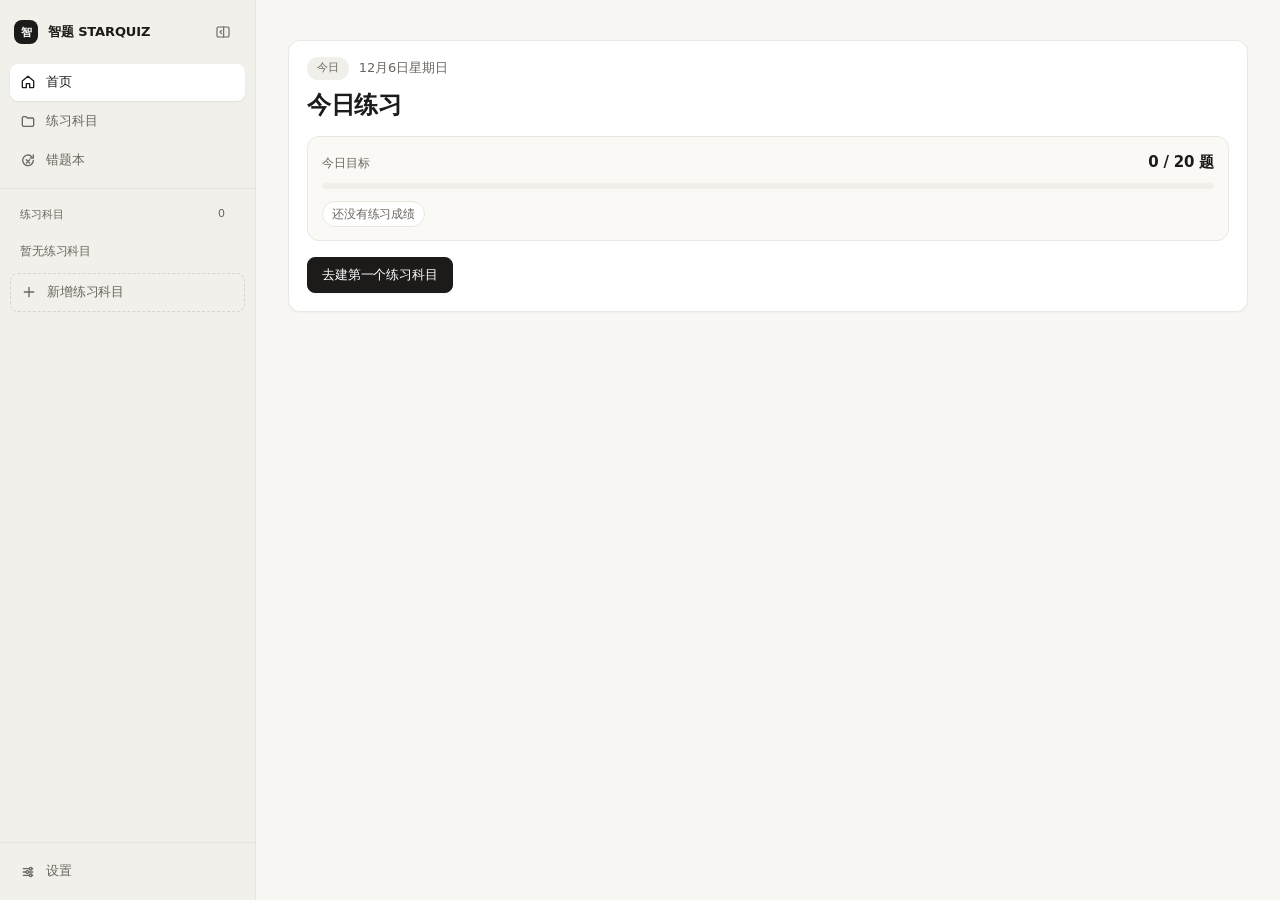
==== commit 5dfdc91a: "fix(ui): 封面带下沿收成一段渐隐，和正文缝成同一块纸面 带子最后 42% 用 mask 渐隐到透明，露出 body 自己的 --paper， 下沿不再是一条硬边；不描边、不投影、不倒圆角。用 " ====
--- a/web/index.html
+++ b/web/index.html
@@ -18,7 +18,7 @@
   <meta name="description" content="把备考规划里的考试、资料和真题变成练习：学习模式查漏补缺，考试模式自检掌握度">
   <meta name="theme-color" content="#f8f7f4">
   <link rel="icon" href="data:image/svg+xml,<svg xmlns='http://www.w3.org/2000/svg' viewBox='0 0 100 100'><rect width='100' height='100' rx='22' fill='%231c1b1a'/><rect x='10' y='10' width='80' height='80' rx='16' fill='none' stroke='%23f8f7f4' stroke-width='2.5' stroke-opacity='0.5'/><text x='50' y='68' font-size='50' text-anchor='middle' fill='%23f8f7f4' font-family='PingFang SC,Microsoft YaHei,sans-serif' font-weight='600'>智</text></svg>">
-  <link rel="stylesheet" href="style.css?v=111">
+  <link rel="stylesheet" href="style.css?v=112">
 </head>
 <body>
   <div class="app-layout">
@@ -75,8 +75,8 @@
 
   <script src="data.js?v=4"></script>
   <script src="topicKey.js?v=1"></script>
-  <script src="i18n.js?v=56"></script>
+  <script src="i18n.js?v=57"></script>
   <script src="upload-queue.js?v=3"></script>
-  <script src="app.js?v=138"></script>
+  <script src="app.js?v=139"></script>
 </body>
 </html>
--- a/web/style.css
+++ b/web/style.css
@@ -1558,7 +1558,55 @@
   animation: rise 0.2s var(--ease-editorial);
 }
 
-.modal.modal-wide { max-width: 680px; }
+.modal.modal-wide { max-width: 672px; }
+
+.modal.modal-wizard {
+  display: flex;
+  flex-direction: column;
+  overflow: hidden;
+}
+.modal-wizard .modal-header {
+  flex: 0 0 auto;
+  flex-direction: column;
+  align-items: stretch;
+  gap: 0;
+  padding: 14px 20px;
+  background: var(--surface-tint);
+}
+.modal-head-top { display: flex; align-items: flex-start; gap: 12px; }
+.modal-header-rich .modal-head-copy { min-width: 0; flex: 1; }
+.modal-subhead { padding-top: 12px; }
+.modal-subhead .wiz-steps { margin: 0; }
+.modal-wizard .modal-close { align-self: flex-start; }
+.modal-eyebrow {
+  display: flex;
+  align-items: center;
+  gap: 8px;
+  margin-bottom: 4px;
+  font-size: 11px;
+  font-weight: 500;
+  color: var(--ink-faint);
+}
+.modal-wizard .modal-title { font-size: 15px; }
+.modal-desc {
+  margin-top: 3px;
+  font-size: 12px;
+  line-height: 1.55;
+  color: var(--ink-mute);
+}
+.modal-wizard .modal-body {
+  flex: 1 1 auto;
+  min-height: 0;
+  overflow-y: auto;
+  padding: 20px;
+}
+.modal-wizard .modal-footer {
+  position: static;
+  flex: 0 0 auto;
+  flex-wrap: wrap;
+  background: var(--surface-tint);
+  padding: 14px 20px;
+}
 
 .modal-header {
   display: flex;
@@ -3184,6 +3232,10 @@
   margin: calc(-1 * var(--page-pad-top)) calc(-1 * var(--page-pad-x)) 0;
 }
 
+/* 下沿不是一条边，是一段收边：带子最后 42% 渐隐到透明，露出页面自己的纸色，
+   封面和正文因此是同一块面，而不是「一张图压在上面」。
+   用 mask 而不是叠一层纸色渐变，纸色才只有一处出处（body 的 --paper）——
+   哪天换底色或做深色主题，这里不用跟着改第二遍。百分比跟着高度走，窄屏 168px 自动同口径。 */
 .ui-cover-band {
   display: block;
   width: 100%;
@@ -3191,6 +3243,8 @@
   overflow: hidden;
   background-size: cover;
   background-position: center;
+  -webkit-mask-image: linear-gradient(to bottom, #000 58%, transparent 100%);
+  mask-image: linear-gradient(to bottom, #000 58%, transparent 100%);
 }
 
 .ui-cover-band img { display: block; width: 100%; height: 100%; object-fit: cover; }
@@ -4133,7 +4187,14 @@
 .wiz-grid .wiz-span { grid-column: 1 / -1; }
 
 .wiz-field { display: flex; flex-direction: column; gap: 6px; min-width: 0; }
-.wiz-field .form-label { margin: 0; }
+.wiz-field .form-label {
+  margin: 0;
+  font-size: 12px;
+  font-weight: 600;
+  letter-spacing: -0.005em;
+  color: var(--ink-soft);
+}
+.wiz-field .form-input { min-height: 40px; padding: 10px 12px; }
 .wiz-field .wiz-help { font-size: 12px; line-height: 1.5; color: var(--ink-soft); }
 
 .wiz-adv {
@@ -4996,3 +5057,123 @@
 /* 英文模式微调：数字后面的小字单位（如「3 questions」）比单个汉字宽，留一点间隙 */
 html[lang="en"] .ai-count-value small { margin-left: 5px; }
 
+
+/* ============================================================
+   刷题页：试卷感（覆盖上方历史规则与排版契约）
+   ============================================================ */
+.question-text {
+  font-size: 20px;
+  font-weight: 600;
+  line-height: 1.9;
+  letter-spacing: -0.005em;
+}
+.question-number { font-family: var(--mono); font-size: 12px; font-weight: 500; color: var(--ink-mute); letter-spacing: 0; }
+.options-list { gap: 8px; }
+.options-list .option-item {
+  border: 1px solid var(--line);
+  border-radius: 8px;
+  padding: 14px 16px;
+  background: var(--card);
+  box-shadow: none;
+}
+.option-item { font-size: 15px; }
+.option-content { font-size: 15px; line-height: 1.7; }
+.options-list .option-item .option-marker,
+.option-marker, .option-marker.checkbox {
+  width: 32px; height: 32px; border-radius: 8px;
+  border: 1px solid var(--line); background: transparent; color: var(--ink-soft);
+  font-family: var(--mono); font-size: 13px; font-weight: 600;
+}
+.options-list .option-item.selected { background: var(--paper-2); border-color: var(--ink); box-shadow: inset 3px 0 0 var(--ink); }
+.options-list .option-item.selected .option-marker { background: var(--ink); border-color: var(--ink); color: var(--paper); }
+.options-list .option-item.correct, .options-list .option-item.show-correct { background: var(--mint-soft); border-color: var(--green); box-shadow: inset 3px 0 0 var(--green); }
+.options-list .option-item.incorrect { background: var(--coral-soft); border-color: var(--red); box-shadow: inset 3px 0 0 var(--red); }
+.learning-progress-bar { background: transparent; border: 0; border-bottom: 1px solid var(--line-soft); border-radius: 0; box-shadow: none; padding: 0 0 10px; }
+.learning-progress-bar .progress-bar { height: 3px; }
+.feedback { background: transparent; border: 0; border-left: 3px solid var(--ink-faint); border-radius: 0; box-shadow: none; padding: 10px 0 0 14px; }
+.feedback-correct { background: transparent; border-left-color: var(--green); }
+.feedback-incorrect { background: transparent; border-left-color: var(--red); }
+.knowledge-card { background: transparent; border: 0; border-left: 3px solid var(--line); border-radius: 0; padding: 2px 0 2px 14px; box-shadow: none; }
+.knowledge-card-title { padding: 0; margin: 0; background: none; color: var(--ink-soft); font-size: 12px; font-weight: 600; letter-spacing: 0.02em; cursor: pointer; list-style: none; }
+.knowledge-card-title::-webkit-details-marker { display: none; }
+.knowledge-card-title::after { content: '+'; margin-left: auto; color: var(--ink-faint); font-family: var(--mono); font-size: 13px; }
+.knowledge-card[open] .knowledge-card-title::after { content: '−'; }
+.knowledge-card-content { margin-top: 8px; font-size: 13px; color: var(--ink-soft); }
+.practice-topbar { display: flex; align-items: center; justify-content: space-between; gap: 8px; flex-wrap: wrap; position: sticky; top: 0; z-index: 6; margin-bottom: 14px; padding-bottom: 10px; border-bottom: 1px solid var(--line-soft); background: var(--paper); }
+@media (max-width: 640px) {
+  /* 题干两端都是 20，窄屏只收紧行高：降到 15 就和选项一样大，
+     试卷感靠「题干比选项重」立起来，不靠半像素的字号差。 */
+  .question-text { line-height: 1.8; }
+  .options-list .option-item { padding: 12px 14px; }
+  .options-list .option-item .option-marker, .option-marker { width: 30px; height: 30px; font-size: 12px; }
+}
+
+/* ============================================================
+   页面骨架 + 新增科目弹窗：与 Exam Plan AI 收成同一套
+   ============================================================ */
+@media (min-width: 861px) {
+  /* Exam Plan 的桌面没有独立页头横带，页面直接落在纸面上；
+     StarQuiz 收起标题横带，内容列与封面带才会从同一个顶边开始。
+     页头里的「继续上次练习」是功能，不是装饰：保留它的容器，只把空壳压成 0 高。 */
+  .main-header {
+    height: auto;
+    padding: 0;
+    border-bottom: 0;
+    background: transparent;
+  }
+  .main-header .header-left,
+  .main-header .header-actions { display: none; }
+  .main-header .resume-slot:empty { display: none; }
+  .main-body { --page-pad-top: 40px; --page-pad-x: 32px; }
+}
+
+@media (min-width: 641px) {
+  .modal-overlay { padding: 16px; backdrop-filter: blur(8px); }
+}
+
+.modal-wizard .modal-header { border-bottom-color: var(--line-soft); }
+.modal-wizard .modal-footer { border-top-color: var(--line-soft); }
+.modal-wizard .modal-desc {
+  margin-top: 3px;
+  color: var(--ink-soft);
+  line-height: 1.625;
+}
+.modal-wizard .modal-close {
+  width: 28px;
+  height: 28px;
+  padding: 0;
+  border: 0;
+  border-radius: 8px;
+  background: none;
+  font-size: 15px;
+  line-height: 1;
+}
+.modal-wizard .modal-close:hover { background: var(--paper-2); }
+
+/* 步骤条与 Exam Plan 的按钮同一规格：8px 圆角、20px 数字、42px 高 */
+.modal-wizard .wiz-step {
+  padding: 10px 8px;
+  border-radius: 8px;
+  gap: 8px;
+  font-weight: 500;
+}
+.modal-wizard .wiz-step.is-current { font-weight: 500; }
+.modal-wizard .wiz-step-num {
+  width: 20px;
+  height: 20px;
+  font-size: 11px;
+  font-weight: 500;
+}
+
+/* 底栏主/次按钮跟 Exam Plan 的 ui-btn 同高；长文案允许换行 */
+.modal-wizard .modal-footer .btn {
+  min-height: 42px;
+  padding: 10px 16px;
+  font-size: 13px;
+}
+.modal-wizard .modal-footer .btn-primary {
+  min-height: 45px;
+  padding: 12px 24px;
+}
+.modal-wizard .form-input { min-height: 42px; }
+
